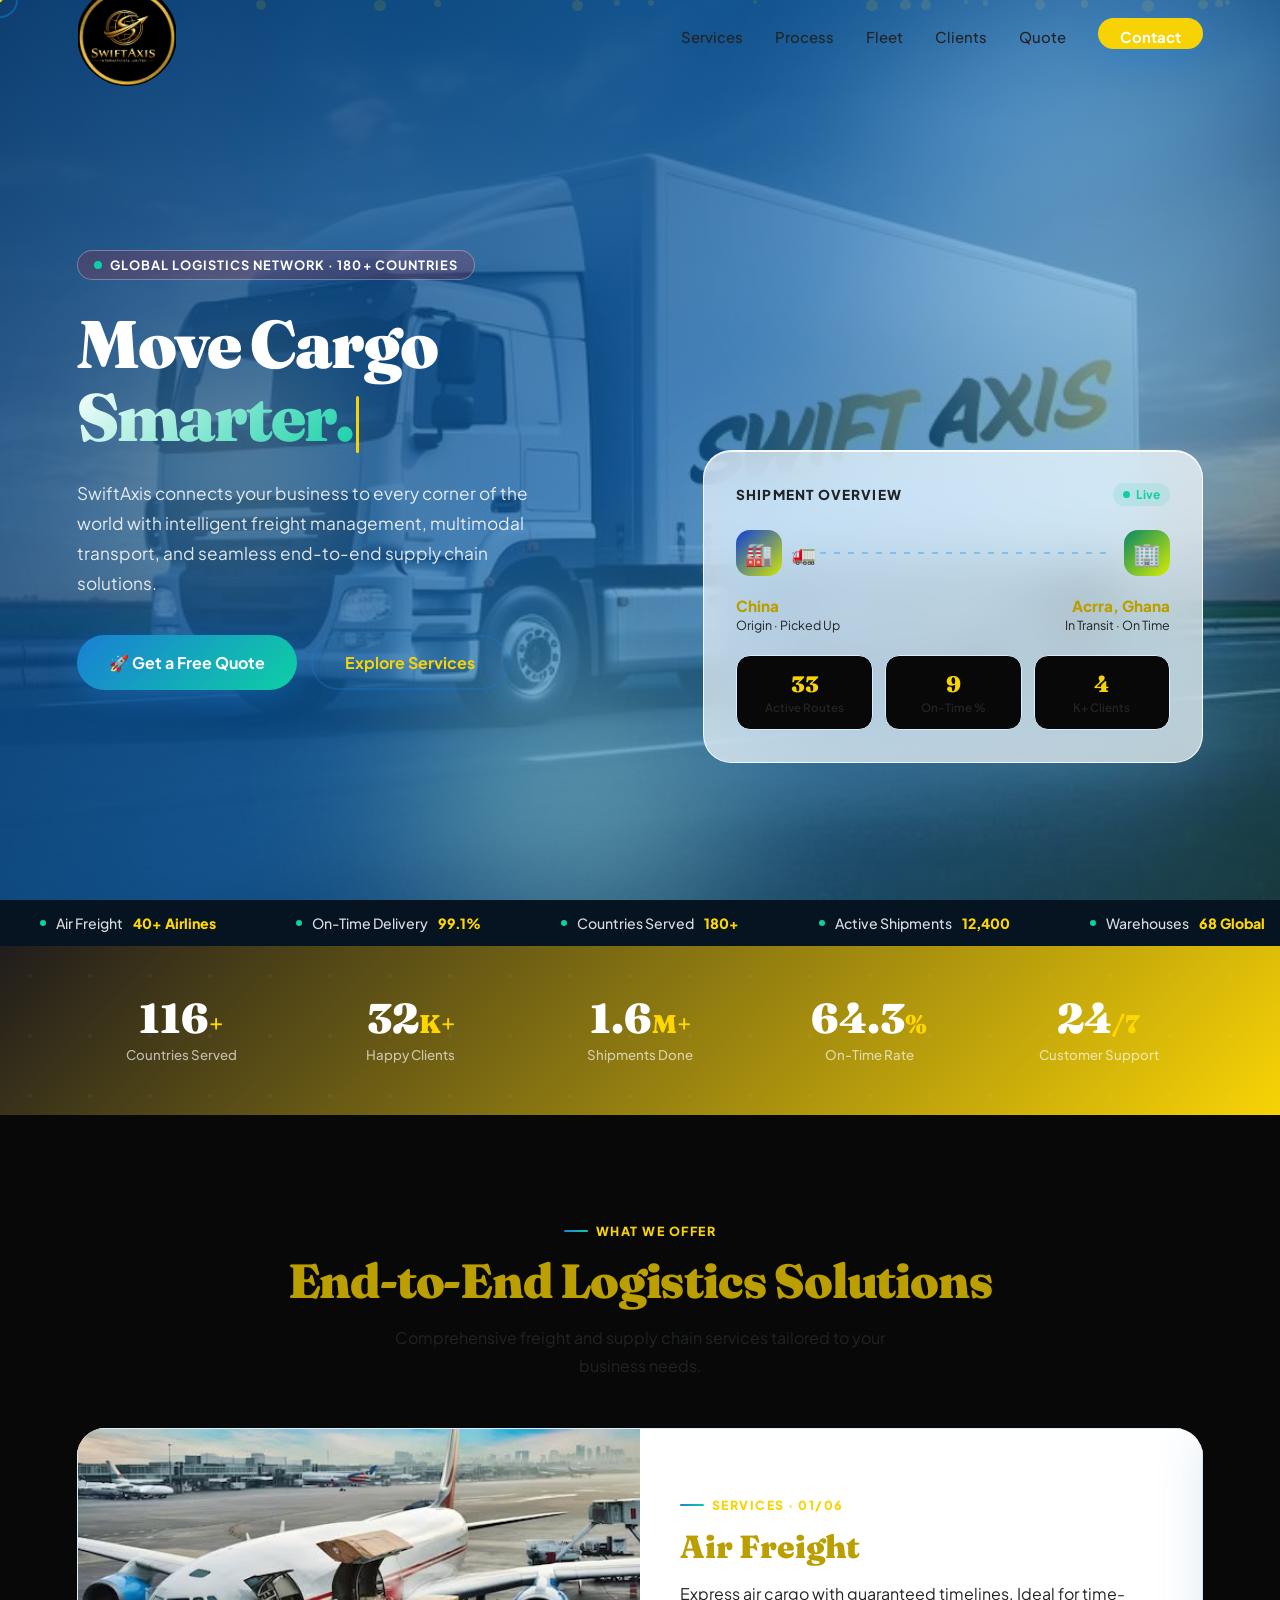
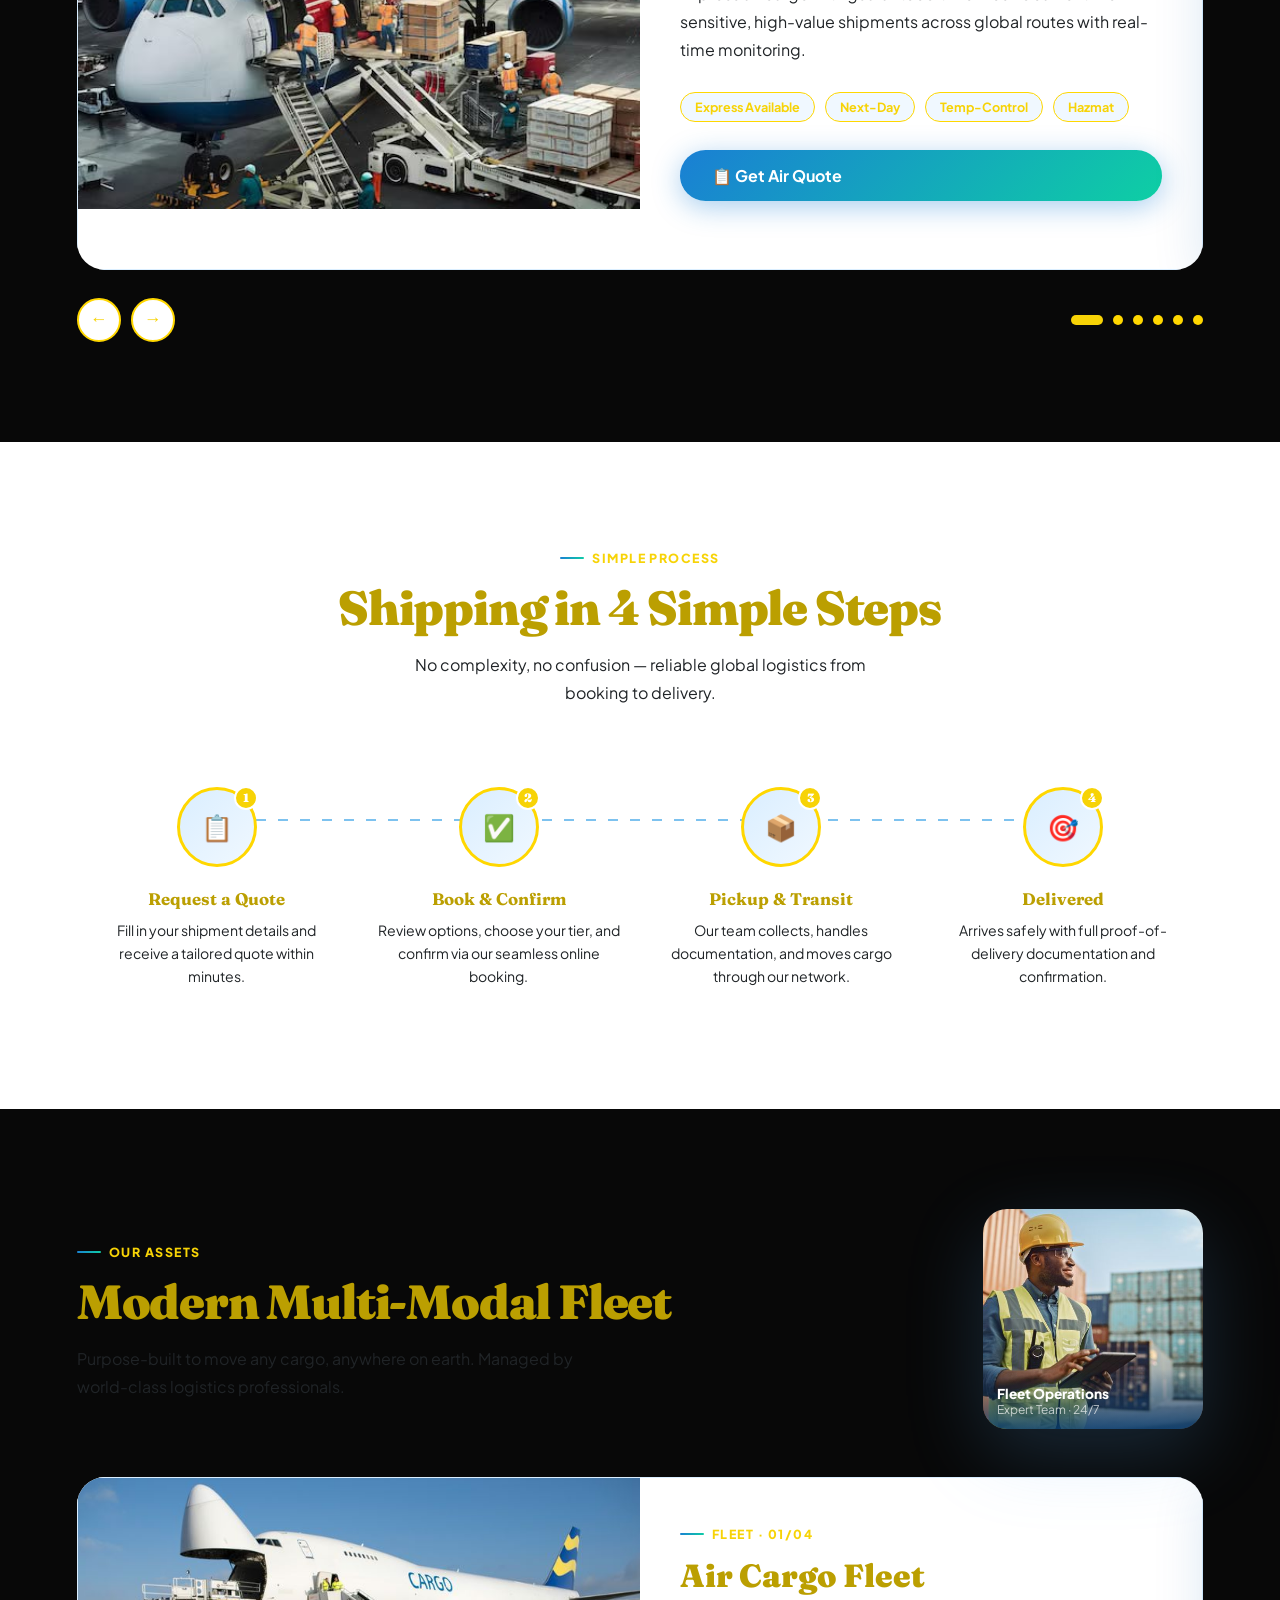
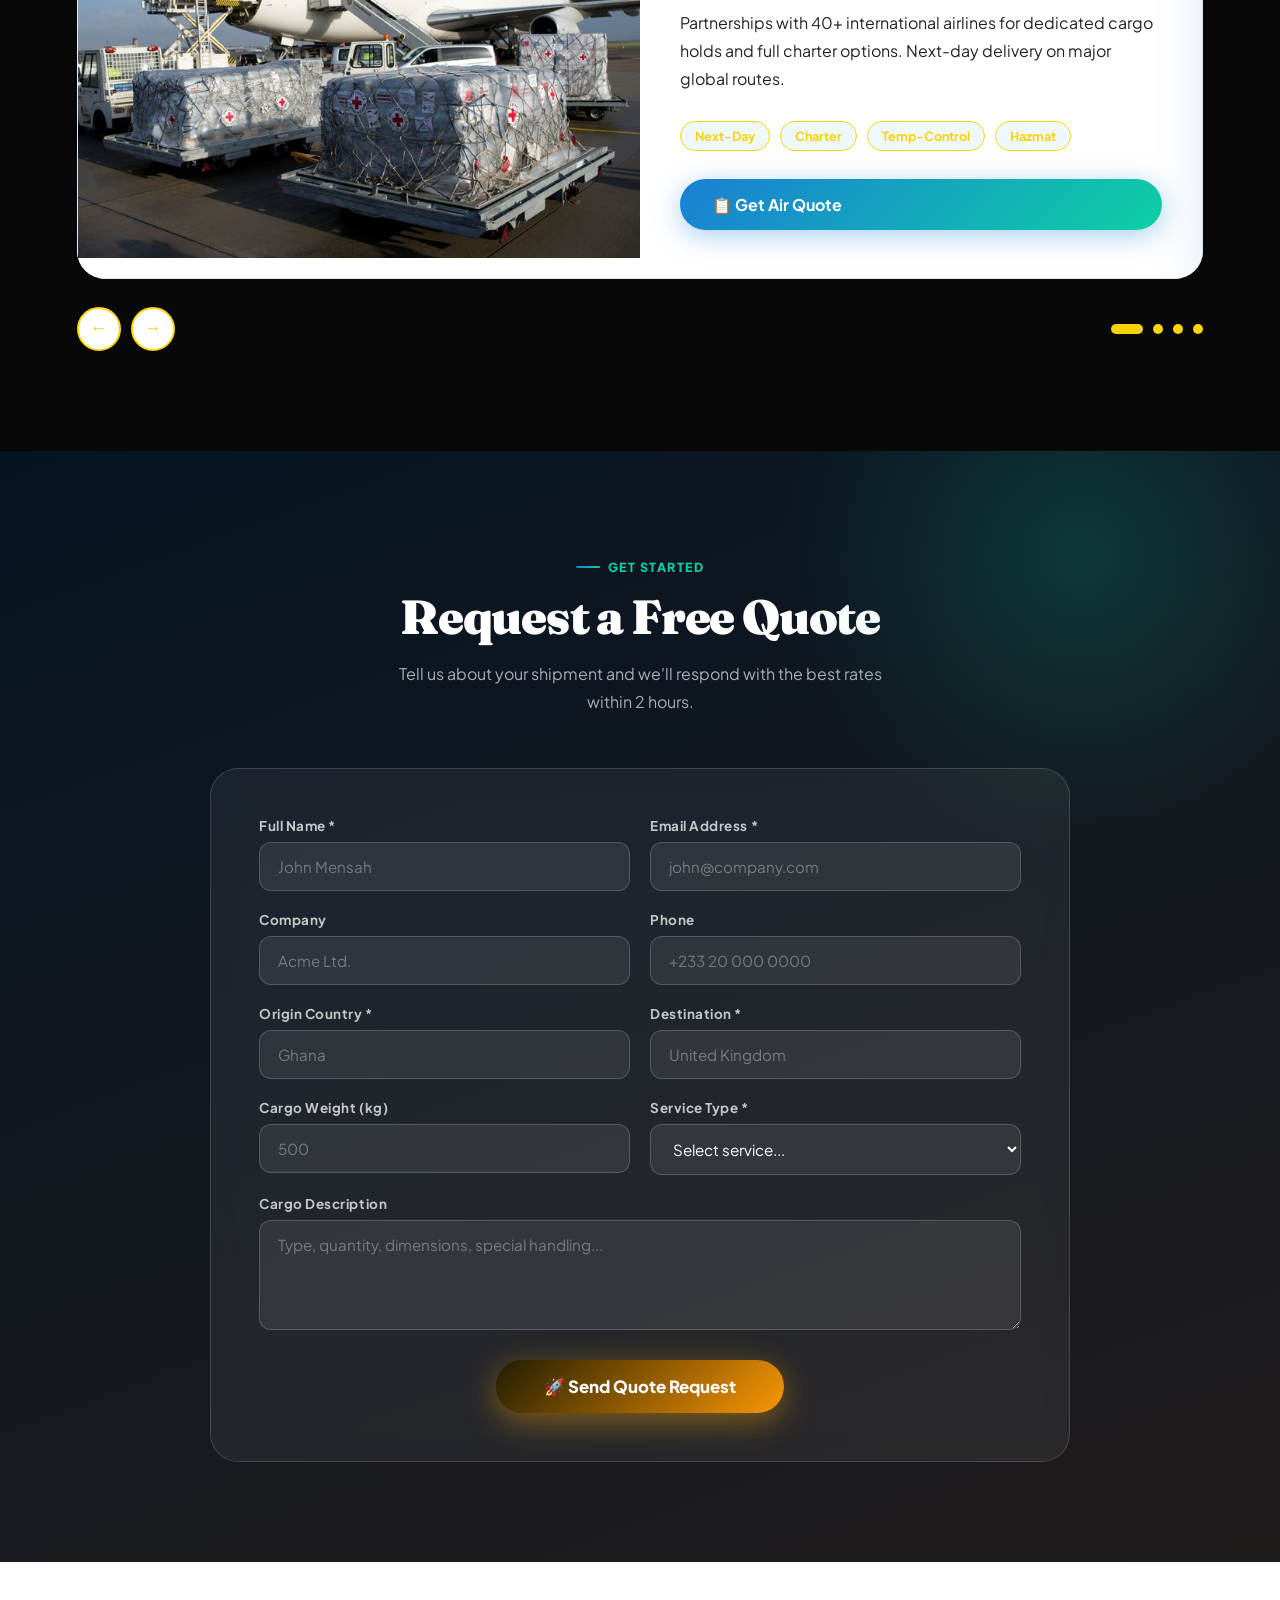
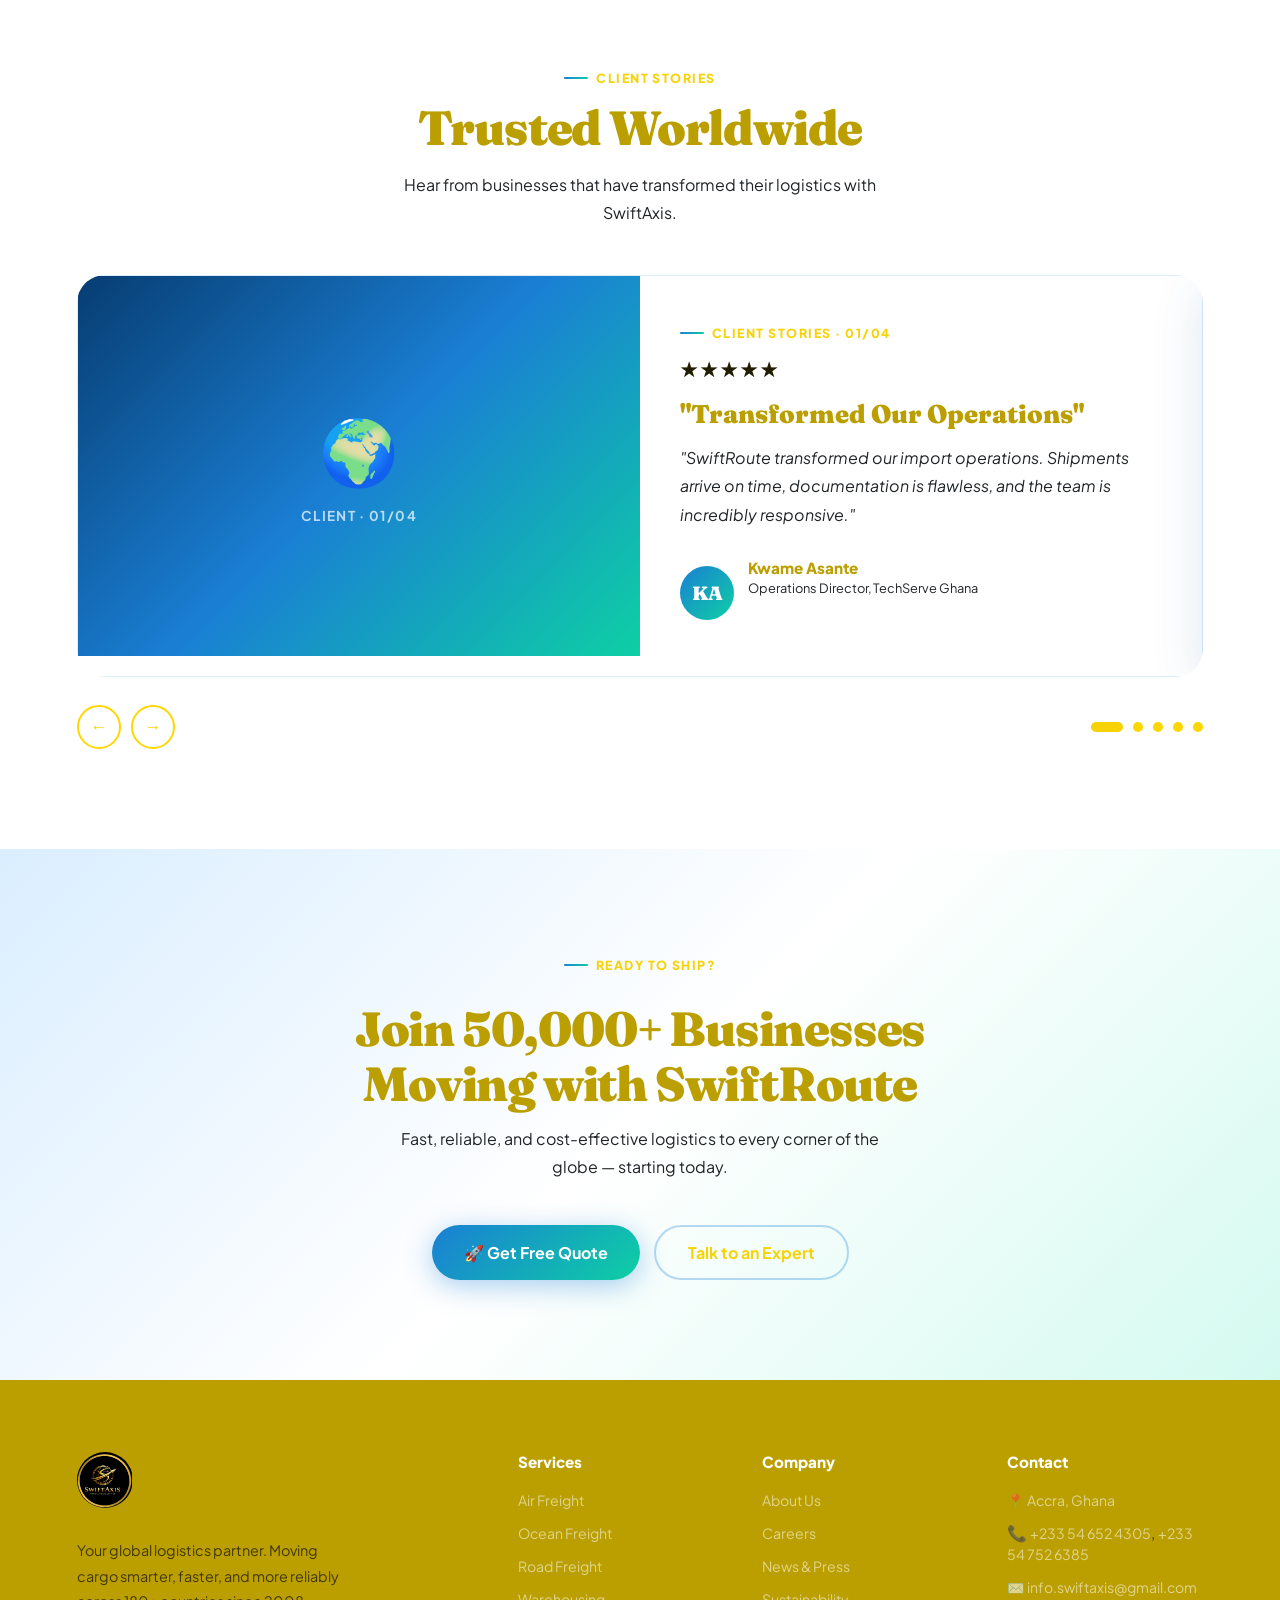
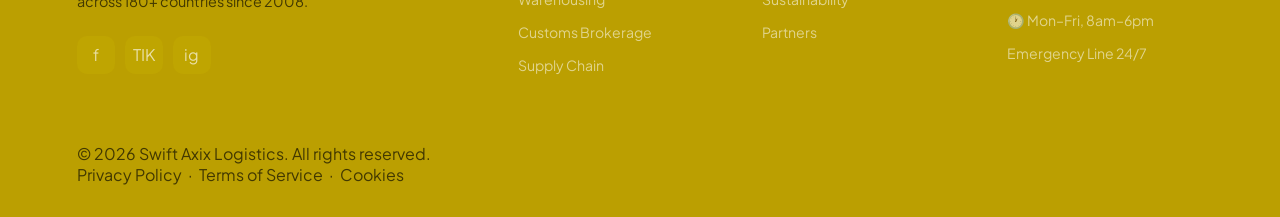
==== index.html @ e4eef374 "FIST CHANGE" ====
<!DOCTYPE html>
<html lang="en">
<head>
  <meta charset="UTF-8"/>
  <meta name="viewport" content="width=device-width, initial-scale=1.0"/>
  <title>SwiftAxiz — Global Logistics</title>
  <link href="https://fonts.googleapis.com/css2?family=Plus+Jakarta+Sans:wght@300;400;500;600;700;800&family=Fraunces:ital,opsz,wght@0,9..144,300;0,9..144,700;0,9..144,900;1,9..144,300&display=swap" rel="stylesheet"/>
  <style>
    :root {
      --sky-0: #f0f8ff;
      --sky-1: #daeeff;
      --sky-2: gold;
      --sky-3: #7dc2ef;
      --blue:rgb(247, 211, 6);  
      --blue-d: rgb(32, 28, 28);
      --blue-dd: #061422;
      --black: rgb(216, 25, 25); 
      --off: rgb(8, 8, 8);
      --text: rgb(187, 159, 1);
      --muted: #202427;
      --accent: rgb(34, 29, 1);
      --accent2: #0ecfa4;
      --glass: rgba(233, 12, 12, 0.72);
      --gblue: linear-gradient(135deg,#1a7fd4,#0ecfa4);
      --shadow: 0 12px 48px rgba(13,95,168,0.14);
      --shadow-lg: 0 24px 80px rgba(89, 169, 240, 0.2);
    }

    *, *::before, *::after { box-sizing: border-box; margin: 0; padding: 0; }
    html { scroll-behavior: smooth; }

    body {
      font-family: 'Plus Jakarta Sans', sans-serif;
      background: var(--white);
      color: var(--text);
      overflow-x: hidden;
      cursor: none;
    }

    /* CUSTOM CURSOR */
    .cursor-dot {
      position: fixed; top: 0; left: 0; z-index: 9999;
      width: 10px; height: 10px; background: var(--blue);
      border-radius: 50%; pointer-events: none;
      transform: translate(-70%,-70%);
    }
    .cursor-ring {
      position: fixed; top: 0; left: 0; z-index: 9998;
      width: 36px; height: 36px;
      border: 2px solid rgba(26,127,212,0.5);
      border-radius: 50%; pointer-events: none;
      transform: translate(-50%,-50%);
      transition: width 0.3s, height 0.3s, border-color 0.3s, background 0.3s;
    }
    .cursor-ring.hovered {
      width: 56px; height: 56px;
      border-color: rgba(14,207,164,0.6);
      background: rgba(14,207,164,0.06);
    }

    /* NAV */
    nav {
      position: fixed; top: 0; left: 0; right: 0; z-index: 500;
      padding: 0 6%;
      display: flex; align-items: center; justify-content: space-between;
      height: 72px;
      transition: all 0.4s;
    }
    nav.scrolled {
      background: rgba(255,255,255,0.88);
      backdrop-filter: blur(20px) saturate(1.8);
      box-shadow: 0 1px 0 rgba(26,127,212,0.1), var(--shadow);
    }
    .logo {
      display: flex; align-items: center; gap: 5co0px;
      text-decoration: none;
      font-family: 'Fraunces', serif; font-weight: 1000;
      font-size: 1.5rem; color: var(--blue-d);
      letter-spacing: -0.02em;
    }
    .logo-mark {
      width: 70px; height: 70px; border-radius: 140px;
      background: var(--gblue);
      display: grid; place-items: center;
      font-size: 1.3rem;
      box-shadow: 0 4px 16px rgba(26,127,212,0.4);
    }
    .nav-links { display: flex; align-items: center; gap: 2rem; list-style: none; }
    .nav-links a {
      text-decoration: none; font-weight: 500; font-size: 0.93rem;
      color: var(--muted); transition: color 0.2s; position: relative; padding-bottom: 3px;
    }
    .nav-links a::after {
      content: ''; position: absolute; bottom: 0; left: 0; right: 100%;
      height: 2px; background: var(--gblue); border-radius: 2px;
      transition: right 0.3s ease;
    }
    .nav-links a:hover { color: var(--blue); }
    .nav-links a:hover::after { right: 0; }
    .nav-cta {
      background: var(--blue); color: #fff !important;
      padding: 10px 22px; border-radius: 50px;
      font-weight: 700 !important;
      box-shadow: 0 8px 30px rgba(26,127,212,0.4);
      transition: transform 0.2s, box-shadow 0.2s !important;
    }
    .nav-cta:hover { transform: translateY(-2px) !important; box-shadow: 0 8px 28px rgba(26,127,212,0.5) !important; }
    .nav-cta::after { display: none !important; }
    .hamburger {
      display: none; flex-direction: column; gap: 5px; cursor: none; padding: 6px;
    }
    .hamburger span { width: 24px; height: 2px; background: var(--text); border-radius: 2px; transition: all 0.3s; }

    /* HERO */
    .hero {
      min-height: 100vh;
      background: url('[data-uri]') center center / cover no-repeat;
      display: flex; align-items: center;
      padding: 100px 6% 60px;
      position: relative; overflow: hidden;
    }
    .hero::before {
      content: '';
      position: absolute; inset: 0;
      background: linear-gradient(135deg, rgba(7,61,114,0.88) 0%, rgba(13,95,168,0.72) 50%, rgba(14,207,164,0.15) 100%);
      z-index: 1;
    }
    .hero .particles, .hero .blob { z-index: 1; }
    .hero-content { z-index: 2 !important; }
    .hero-visual { z-index: 2 !important; }
    .hero h1 { color: white !important; }
    .hero h1 .grad {
      background: linear-gradient(135deg, #fff, var(--accent2)) !important;
      -webkit-background-clip: text !important;
      -webkit-text-fill-color: transparent !important;
      background-clip: text !important;
    }
    .hero .hero-eyebrow {
      background: rgba(253, 5, 5, 0.15) !important;
      border-color: rgba(255,255,255,0.3) !important;
      color: white !important;
    }
    .hero .hero-sub { color: rgba(255,255,255,0.85) !important; }
    .blob {
      position: absolute; border-radius: 50%;
      filter: blur(80px); opacity: 0.5; pointer-events: none;
    }
    .blob-1 {
      width: 560px; height: 560px;
      background: radial-gradient(circle, #b8e4ff, transparent);
      top: -100px; right: -100px;
      animation: float1 10s ease-in-out infinite;
    }
    .blob-2 {
      width: 380px; height: 380px;
      background: radial-gradient(circle, #b8f5e8, transparent);
      bottom: -80px; left: 30%;
      animation: float2 13s ease-in-out infinite;
    }
    .blob-3 {
      width: 220px; height: 220px;
      background: radial-gradient(circle, #fde9b0, transparent);
      top: 40%; left: 10%;
      animation: float3 8s ease-in-out infinite;
    }
    @keyframes float1 { 0%,100%{transform:translate(0,0) scale(1)} 50%{transform:translate(-30px,40px) scale(1.08)} }
    @keyframes float2 { 0%,100%{transform:translate(0,0)} 50%{transform:translate(40px,-30px)} }
    @keyframes float3 { 0%,100%{transform:translate(0,0)} 50%{transform:translate(-20px,20px)} }

    .particles { position: absolute; inset: 0; pointer-events: none; }
    .particle {
      position: absolute; border-radius: 50%;
      background: var(--blue); opacity: 0.12;
      animation: drift linear infinite;
    }
    @keyframes drift {
      from { transform: translateY(100vh) rotate(0deg); opacity: 0; }
      10% { opacity: 0.15; }
      90% { opacity: 0.12; }
      to { transform: translateY(-100px) rotate(360deg); opacity: 0; }
    }

    .hero-content { max-width: 620px; position: relative; z-index: 2; }

    .hero-eyebrow {
      display: inline-flex; align-items: center; gap: 8px;
      background: rgba(26,127,212,0.08); border: 1px solid rgba(26,127,212,0.18);
      color: var(--blue); padding: 6px 16px; border-radius: 50px;
      font-size: 0.8rem; font-weight: 700; letter-spacing: 0.08em;
      text-transform: uppercase; margin-bottom: 28px;
      animation: slideRight 0.8s ease both;
    }
    .eyebrow-dot {
      width: 8px; height: 8px; border-radius: 50%;
      background: var(--accent2); animation: blink 1.5s ease-in-out infinite;
    }
    @keyframes blink { 0%,100%{opacity:1;transform:scale(1)} 50%{opacity:0.4;transform:scale(0.7)} }

    .hero h1 {
      font-family: 'Fraunces', serif; font-weight: 900;
      font-size: clamp(2.6rem, 5.5vw, 4.2rem);
      line-height: 1.08; letter-spacing: -0.03em;
      color: var(--text); margin-bottom: 24px;
      animation: slideUp 0.9s ease 0.1s both;
    }
    .hero h1 .grad {
      background: var(--gblue); -webkit-background-clip: text;
      -webkit-text-fill-color: transparent; background-clip: text;
    }
    .typewriter-cursor {
      display: inline-block; width: 3px; height: 0.85em;
      background: var(--blue); margin-left: 3px;
      vertical-align: middle; border-radius: 2px;
      animation: cursorBlink 0.75s step-end infinite;
    }
    @keyframes cursorBlink { 0%,100%{opacity:1} 50%{opacity:0} }

    .hero-sub {
      font-size: 1.08rem; color: var(--muted);
      line-height: 1.75; margin-bottom: 36px; max-width: 480px;
      animation: slideUp 0.9s ease 0.25s both;
    }
    @keyframes slideUp { from{opacity:0;transform:translateY(28px)} to{opacity:1;transform:translateY(0)} }
    @keyframes slideRight { from{opacity:0;transform:translateX(-20px)} to{opacity:1;transform:translateX(0)} }

    .hero-btns {
      display: flex; gap: 14px; flex-wrap: wrap;
      animation: slideUp 0.9s ease 0.4s both;
    }

    .btn-gradient {
      background: var(--gblue); color: white;
      padding: 15px 32px; border: none; border-radius: 50px;
      font-size: 1rem; font-weight: 700;
      cursor: none; font-family: 'Plus Jakarta Sans', sans-serif;
      box-shadow: 0 6px 28px rgba(26,127,212,0.38);
      transition: all 0.3s; display: inline-flex; align-items: center; gap: 8px;
    }
    .btn-gradient:hover { transform: translateY(-3px); box-shadow: 0 12px 40px rgba(26,127,212,0.5); filter: brightness(1.1); }

    .btn-ghost {
      background: transparent; color: var(--blue);
      padding: 15px 32px; border: 2px solid rgba(26,127,212,0.3); border-radius: 50px;
      font-size: 1rem; font-weight: 700;
      cursor: none; font-family: 'Plus Jakarta Sans', sans-serif;
      transition: all 0.3s;
    }
    .btn-ghost:hover { background: var(--sky-1); border-color: var(--blue); transform: translateY(-3px); }

    /* HERO CARD */
    .hero-visual {
      position: absolute; right: 6%; top: 50%;
      transform: translateY(-50%);
      width: 42%; max-width: 500px;
      z-index: 2;
      animation: slideUp 1s ease 0.3s both;
    }
    .glass-card {
      background: rgba(255,255,255,0.7);
      backdrop-filter: blur(24px) saturate(1.6);
      border: 1px solid rgba(255,255,255,0.85);
      border-radius: 28px; padding: 32px;
      box-shadow: var(--shadow-lg), inset 0 1px 0 rgba(255,255,255,0.9);
    }
    .card-header {
      display: flex; align-items: center; justify-content: space-between; margin-bottom: 24px;
    }
    .card-header h3 {
      font-weight: 800; font-size: 0.85rem; color: var(--muted);
      text-transform: uppercase; letter-spacing: 0.08em;
    }
    .live-badge {
      display: flex; align-items: center; gap: 6px;
      background: rgba(14,207,164,0.12); color: var(--accent2);
      padding: 4px 10px; border-radius: 50px;
      font-size: 0.75rem; font-weight: 700;
    }
    .live-dot { width: 7px; height: 7px; border-radius: 50%; background: var(--accent2); animation: blink 1.2s ease-in-out infinite; }

    .route-strip { display: flex; align-items: center; gap: 10px; margin-bottom: 20px; }
    .pin { width: 46px; height: 46px; border-radius: 14px; display: grid; place-items: center; font-size: 1.4rem; flex-shrink: 0; }
    .pin.a { background: linear-gradient(135deg,#0d3edd,#d0e605); }
    .pin.b { background: linear-gradient(135deg,#078865,#d6ee02); }
    .dash-line { flex: 1; height: 2px; position: relative; background: repeating-linear-gradient(90deg,var(--sky-3) 0,var(--sky-3) 6px,transparent 6px,transparent 14px); }
    .moving-truck { position: absolute; top: 50%; transform: translateY(-50%); font-size: 1.2rem; animation: driveAlong 3s ease-in-out infinite; }
    @keyframes driveAlong { 0%,100%{left:5%} 50%{left:80%} }

    .route-labels { display: flex; justify-content: space-between; margin-bottom: 22px; }
    .rl h4 { font-weight: 800; font-size: 0.95rem; }
    .rl p { font-size: 0.78rem; color: var(--muted); margin-top: 2px; }
    .rl.right { text-align: right; }

    .card-stats { display: grid; grid-template-columns: repeat(3,1fr); gap: 12px; }
    .cs { background: var(--off); border-radius: 14px; padding: 14px; text-align: center; border: 1px solid var(--sky-1); }
    .cs .n { font-family: 'Fraunces', serif; font-weight: 900; font-size: 1.4rem; color: var(--blue); }
    .cs .l { font-size: 0.72rem; color: var(--muted); margin-top: 2px; font-weight: 600; }

    /* TICKER */
    .ticker-wrap { background: var(--blue-dd); overflow: hidden; padding: 14px 0; }
    .ticker-track { display: flex; white-space: nowrap; animation: ticker 30s linear infinite; }
    .ticker-track:hover { animation-play-state: paused; }
    @keyframes ticker { from{transform:translateX(0)} to{transform:translateX(-50%)} }
    .ticker-item { display: inline-flex; align-items: center; gap: 10px; padding: 0 40px; color: rgba(255,255,255,0.85); font-size: 0.88rem; font-weight: 500; }
    .ticker-item .dot { width: 6px; height: 6px; border-radius: 50%; background: var(--accent2); flex-shrink: 0; }
    .ticker-num { color: var(--sky-2); font-weight: 800; }

    /* STATS STRIP */
    .stats-strip {
      background: linear-gradient(135deg, var(--blue-d), var(--blue));
      padding: 52px 6%;
      display: grid; grid-template-columns: repeat(5, 1fr);
      gap: 20px; position: relative; overflow: hidden;
    }
    .stats-strip::before {
      content: ''; position: absolute; inset: 0;
      background: url("data:image/svg+xml,%3Csvg width='60' height='60' viewBox='0 0 60 60' xmlns='http://www.w3.org/2000/svg'%3E%3Cg fill='%23ffffff' fill-opacity='0.04'%3E%3Ccircle cx='30' cy='30' r='2'/%3E%3C/g%3E%3C/svg%3E");
    }
    .stat-item { text-align: center; position: relative; z-index: 1; }
    .stat-item .val { font-family: 'Fraunces', serif; font-size: 2.6rem; font-weight: 900; color: white; line-height: 1; }
    .stat-item .val .suf { font-size: 1.6rem; color: var(--sky-2); }
    .stat-item .desc { font-size: 0.83rem; color: rgba(255,255,255,0.65); margin-top: 6px; font-weight: 500; }

    /* SECTION COMMON */
    section { padding: 100px 6%; }
    .sec-label {
      font-size: 0.78rem; font-weight: 800; letter-spacing: 0.12em;
      text-transform: uppercase; color: var(--blue);
      display: inline-flex; align-items: center; gap: 8px; margin-bottom: 14px;
    }
    .sec-label::before { content: ''; width: 24px; height: 2px; background: var(--gblue); border-radius: 2px; }
    .sec-title {
      font-family: 'Fraunces', serif; font-weight: 900;
      font-size: clamp(2rem, 3.8vw, 3rem); line-height: 1.15;
      letter-spacing: -0.025em; margin-bottom: 16px;
    }
    .sec-sub { max-width: 500px; color: var(--muted); font-size: 1rem; line-height: 1.75; }

    /* SERVICES SWIPER */
    #services { background: var(--off); }
    .services-head { display: flex; align-items: flex-end; justify-content: space-between; margin-bottom: 48px; flex-wrap: wrap; gap: 20px; }
    .swiper-outer { overflow: hidden; }
    .swiper-track {
      display: flex; gap: 22px;
      cursor: grab; user-select: none;
      transition: transform 0.45s cubic-bezier(0.25,0.46,0.45,0.94);
    }
    .swiper-track.dragging { cursor: grabbing; transition: none; }
    .service-card {
      min-width: 300px; background: white; border-radius: 24px;
      padding: 36px 30px; border: 1px solid var(--sky-1);
      transition: all 0.35s cubic-bezier(0.34,1.56,0.64,1);
      position: relative; overflow: hidden; flex-shrink: 0;
    }
    .service-card::after {
      content: ''; position: absolute; bottom: 0; left: 0; right: 0;
      height: 4px; background: var(--gblue); transform: scaleX(0);
      transform-origin: left; transition: transform 0.4s ease;
    }
    .service-card:hover { transform: translateY(-10px) scale(1.01); box-shadow: var(--shadow-lg); }
    .service-card:hover::after { transform: scaleX(1); }
    .s-icon { width: 64px; height: 64px; border-radius: 18px; display: grid; place-items: center; font-size: 1.9rem; margin-bottom: 22px; }
    .s-icon.air { background: linear-gradient(135deg, #daeeff, #b8dff8); }
    .s-icon.sea { background: linear-gradient(135deg, #d4faf0, #aaeedd); }
    .s-icon.road { background: linear-gradient(135deg, #fff3d4, #ffe8a0); }
    .s-icon.ware { background: linear-gradient(135deg, #fce4ff, #f0c8ff); }
    .s-icon.cust { background: linear-gradient(135deg, #ffe4e4, #ffc8c8); }
    .s-icon.chain { background: linear-gradient(135deg, #e4f4e4, #c8f0c8); }
    .service-card h3 { font-family: 'Fraunces', serif; font-weight: 700; font-size: 1.2rem; margin-bottom: 10px; }
    .service-card p { color: var(--muted); font-size: 0.91rem; line-height: 1.68; }
    .s-tag { margin-top: 18px; display: inline-block; background: var(--sky-0); color: var(--blue); padding: 5px 12px; border-radius: 50px; font-size: 0.76rem; font-weight: 700; border: 1px solid var(--sky-2); }

    .swiper-controls { display: flex; align-items: center; gap: 10px; }
    .swiper-btn {
      width: 44px; height: 44px; border-radius: 50%;
      border: 2px solid var(--sky-2); background: white;
      color: var(--blue); font-size: 1.1rem;
      display: grid; place-items: center;
      cursor: none; transition: all 0.25s;
    }
    .swiper-btn:hover { background: var(--blue); color: white; border-color: var(--blue); transform: scale(1.1); }
    .swiper-dots { display: flex; gap: 8px; margin-top: 28px; justify-content: center; }
    .swiper-dot { width: 8px; height: 8px; border-radius: 50%; background: var(--sky-2); transition: all 0.3s; cursor: none; }
    .swiper-dot.active { width: 28px; border-radius: 4px; background: var(--blue); }

    /* PROCESS */
    #process { background: white; }
    .process-grid { display: grid; grid-template-columns: repeat(4,1fr); gap: 2px; position: relative; }
    .process-grid::before {
      content: ''; position: absolute;
      top: 52px; left: calc(12.5% + 16px); right: calc(12.5% + 16px);
      height: 2px;
      background: repeating-linear-gradient(90deg,var(--sky-3) 0,var(--sky-3) 10px,transparent 10px,transparent 22px);
    }
    .process-step {
      text-align: center; padding: 20px 16px;
      opacity: 0; transform: translateY(30px);
      transition: opacity 0.6s ease, transform 0.6s ease;
    }
    .process-step.visible { opacity: 1; transform: translateY(0); }
    .process-step:nth-child(2) { transition-delay: 0.12s; }
    .process-step:nth-child(3) { transition-delay: 0.24s; }
    .process-step:nth-child(4) { transition-delay: 0.36s; }
    .step-circle {
      width: 80px; height: 80px; border-radius: 50%;
      background: linear-gradient(135deg, var(--sky-1), var(--sky-0));
      border: 3px solid var(--sky-2);
      display: grid; place-items: center;
      margin: 0 auto 22px; position: relative; z-index: 1;
      font-size: 1.6rem;
      transition: all 0.35s cubic-bezier(0.34,1.56,0.64,1);
    }
    .process-step:hover .step-circle { background: var(--gblue); border-color: transparent; transform: scale(1.12) rotate(-6deg); box-shadow: 0 8px 30px rgba(26,127,212,0.35); }
    .step-num-badge {
      position: absolute; top: -4px; right: -4px;
      width: 24px; height: 24px; border-radius: 50%;
      background: var(--blue); color: white;
      font-family: 'Fraunces', serif; font-weight: 900; font-size: 0.75rem;
      display: grid; place-items: center; border: 2px solid white;
    }
    .process-step h3 { font-family: 'Fraunces', serif; font-weight: 700; font-size: 1.05rem; margin-bottom: 10px; }
    .process-step p { font-size: 0.88rem; color: var(--muted); line-height: 1.65; }

    /* FLEET */
    #fleet { background: var(--off); }
    .fleet-slides-wrap { overflow: hidden; border-radius: 28px; }
    .fleet-slides-inner {
      display: flex;
      transition: transform 0.55s cubic-bezier(0.25,0.46,0.45,0.94);
    }
    .fleet-slide {
      min-width: 100%; display: grid;
      grid-template-columns: 1fr 1fr;
      background: white; border: 1px solid var(--sky-1);
      box-shadow: var(--shadow);
    }
    .fleet-slide-img { height: 380px; display: grid; place-items: center; font-size: 6rem; }
    .f-air { background: linear-gradient(135deg, #c2e8ff, #e0f5ff); }
    .f-sea { background: linear-gradient(135deg, #b8f0e0, #ddfaf0); }
    .f-road { background: linear-gradient(135deg, #ffecc8, #fff6e0); }
    .f-rail { background: linear-gradient(135deg, #e0d8ff, #f0ecff); }
    .fleet-slide-info { padding: 48px 40px; display: flex; flex-direction: column; justify-content: center; }
    .fleet-slide-info h3 { font-family: 'Fraunces', serif; font-weight: 900; font-size: 2rem; margin-bottom: 14px; }
    .fleet-slide-info p { color: var(--muted); line-height: 1.75; margin-bottom: 28px; }
    .fleet-specs-row { display: flex; gap: 10px; flex-wrap: wrap; margin-bottom: 28px; }
    .fspec { background: var(--sky-0); color: var(--blue); border: 1px solid var(--sky-2); padding: 6px 14px; border-radius: 50px; font-size: 0.79rem; font-weight: 700; }
    .fleet-nav-row { display: flex; justify-content: space-between; align-items: center; margin-top: 28px; }
    .fleet-dots { display: flex; gap: 10px; }
    .fd { width: 10px; height: 10px; border-radius: 50%; background: var(--sky-2); cursor: none; transition: all 0.3s; }
    .fd.active { width: 32px; border-radius: 5px; background: var(--blue); }

    /* QUOTE */
    #quote {
      background: linear-gradient(160deg, var(--blue-dd) 0%, var(--blue-d) 100%);
      position: relative; overflow: hidden;
    }
    #quote::before {
      content: ''; position: absolute;
      width: 600px; height: 600px; border-radius: 50%;
      background: radial-gradient(circle, rgba(14,207,164,0.18), transparent 70%);
      top: -200px; right: -100px; pointer-events: none;
    }
    #quote .sec-label { color: var(--accent2); }
    #quote .sec-title { color: white; }
    #quote .sec-sub { color: rgba(255,255,255,0.65); }
    .qform {
      max-width: 860px; margin: 0 auto;
      background: rgba(255,255,255,0.06);
      border: 1px solid rgba(255,255,255,0.15);
      backdrop-filter: blur(12px);
      border-radius: 28px; padding: 48px;
      position: relative; z-index: 1;
    }
    .qgrid { display: grid; grid-template-columns: 1fr 1fr; gap: 20px; }
    .qgroup { display: flex; flex-direction: column; gap: 8px; }
    .qgroup.full { grid-column: 1/-1; }
    .qgroup label { font-size: 0.84rem; font-weight: 700; color: rgba(255,255,255,0.75); letter-spacing: 0.04em; }
    .qgroup input, .qgroup select, .qgroup textarea {
      background: rgba(255,255,255,0.08); border: 1px solid rgba(255,255,255,0.18);
      border-radius: 12px; padding: 14px 18px;
      color: white; font-family: 'Plus Jakarta Sans', sans-serif;
      font-size: 0.95rem; outline: none;
      transition: border-color 0.25s, background 0.25s;
    }
    .qgroup input::placeholder, .qgroup textarea::placeholder { color: rgba(255,255,255,0.35); }
    .qgroup input:focus, .qgroup select:focus, .qgroup textarea:focus { border-color: var(--accent2); background: rgba(255,255,255,0.14); }
    .qgroup select option { background: var(--blue-dd); color: white; }
    .qgroup textarea { resize: vertical; min-height: 110px; }
    .qsubmit { margin-top: 30px; text-align: center; }
    .btn-accent {
      background: linear-gradient(135deg, var(--accent), #fa9703);
      color: white; padding: 16px 48px; border: none; border-radius: 50px;
      font-family: 'Plus Jakarta Sans', sans-serif;
      font-size: 1.05rem; font-weight: 800;
      cursor: none; box-shadow: 0 8px 32px rgba(245,159,10,0.45);
      transition: all 0.3s; display: inline-flex; align-items: center; gap: 10px;
    }
    .btn-accent:hover { transform: translateY(-3px); box-shadow: 0 14px 44px rgba(17, 17, 17, 0.55); filter: brightness(1.05); }

    /* TESTIMONIALS */
    #testimonials { background: white; }
    .testi-outer { overflow: hidden; }
    .testi-track {
      display: flex; gap: 24px;
      transition: transform 0.5s cubic-bezier(0.25,0.46,0.45,0.94);
      cursor: grab;
    }
    .testi-track.dragging { cursor: grabbing; transition: none; }
    .testi-card {
      min-width: calc(33.333% - 16px); background: var(--off); border-radius: 24px;
      padding: 36px; border: 1px solid var(--sky-1);
      transition: all 0.35s; flex-shrink: 0;
    }
    .testi-card:hover { transform: translateY(-6px); box-shadow: var(--shadow); border-color: var(--sky-2); }
    .testi-stars { color: var(--accent); font-size: 1.1rem; margin-bottom: 18px; letter-spacing: 2px; }
    .testi-card blockquote { font-size: 0.95rem; color: var(--muted); line-height: 1.75; font-style: italic; margin-bottom: 24px; }
    .testi-author { display: flex; align-items: center; gap: 14px; }
    .t-avatar { width: 48px; height: 48px; border-radius: 50%; background: var(--gblue); display: grid; place-items: center; font-family: 'Fraunces', serif; font-weight: 900; color: white; font-size: 1.1rem; }
    .t-info h4 { font-weight: 800; font-size: 0.95rem; }
    .t-info p { font-size: 0.8rem; color: var(--muted); }
    .testi-nav { display: flex; justify-content: center; align-items: center; gap: 16px; margin-top: 36px; }

    /* CTA */
    #cta { background: linear-gradient(135deg, var(--sky-1) 0%, white 50%, #d4faf0 100%); text-align: center; }
    #cta .sec-title { margin: 14px auto; max-width: 600px; }
    #cta .sec-sub { margin: 0 auto 44px; }
    .cta-btns { display: flex; gap: 14px; justify-content: center; flex-wrap: wrap; }

    /* FOOTER */
    footer { background: var(--text); color: rgba(2, 2, 2, 0.65); padding: 72px 6% 32px; }
    .footer-top { display: grid; grid-template-columns: 2fr 1fr 1fr 1fr; gap: 48px; margin-bottom: 56px; }
    .foot-logo { color: white; text-decoration: none; font-family: 'Fraunces', serif; font-weight: 900; font-size: 1.4rem; display: inline-flex; align-items: center; gap: 10px; margin-bottom: 16px; }
    .foot-desc { font-size: 0.9rem; line-height: 1.75; max-width: 280px; }
    .foot-socials { display: flex; gap: 10px; margin-top: 22px; }
    .foot-social { width: 38px; height: 38px; border-radius: 10px; background: rgba(233, 229, 10, 0.08); color: rgba(255,255,255,0.65); display: grid; place-items: center; text-decoration: none; font-size: 1rem; transition: all 0.25s; }
    .foot-social:hover { background: var(--blue-dd); color: white; transform: translateY(-2px); }
    .foot-col h4 { color: white; font-weight: 800; margin-bottom: 18px; font-size: 0.95rem; }
    .foot-col ul { list-style: none; } 
    .foot-col ul li { margin-bottom: 12px; } 
    .foot-col ul li a { color: rgba(255,255,255,0.55); text-decoration: none; font-size: 0.88rem; transition: color 0.2s; }
    .foot-col ul li a:hover { color: var(--sky-2); } 
    .footer-bar { border-top: 1px solid rgba(255,255,255,0.08); padding-top: 28px; display: flex; justify-content: space-between; align-items: center; flex-wrap: wrap; gap: 12px; font-size: 0.84rem; }

    /* MODAL */
    .overlay { display: none; position: fixed; inset: 0; z-index: 1000; background: rgba(5,20,40,0.65); backdrop-filter: blur(6px); place-items: center; }
    .overlay.open { display: grid; }
    .modal { background: white; border-radius: 28px; padding: 48px; max-width: 500px; width: 90%; box-shadow: var(--shadow-lg); position: relative; animation: modalPop 0.4s cubic-bezier(0.34,1.56,0.64,1); }
    @keyframes modalPop { from{opacity:0;transform:scale(0.85) translateY(40px)} to{opacity:1;transform:scale(1) translateY(0)} }
    .modal-x { position: absolute; top: 18px; right: 18px; width: 32px; height: 32px; border-radius: 50%; background: var(--sky-1); border: none; cursor: none; color: var(--muted); font-size: 1rem; display: grid; place-items: center; transition: all 0.2s; }
    .modal-x:hover { background: var(--sky-2); }
    .modal h3 { font-family: 'Fraunces', serif; font-weight: 900; font-size: 1.6rem; margin-bottom: 6px; }
    .modal p { color: var(--muted); margin-bottom: 26px; line-height: 1.65; }
    .mgroup { margin-bottom: 16px; }
    .mgroup label { display: block; font-size: 0.85rem; font-weight: 700; color: var(--muted); margin-bottom: 7px; }
    .mgroup input, .mgroup select { width: 100%; background: var(--off); border: 1px solid var(--sky-2); border-radius: 12px; padding: 13px 16px; font-family: 'Plus Jakarta Sans', sans-serif; font-size: 0.95rem; outline: none; color: var(--text); transition: border-color 0.2s; }
    .mgroup input:focus, .mgroup select:focus { border-color: var(--blue); }

    /* TOAST */
    #toast { position: fixed; bottom: 28px; right: 28px; z-index: 9999; background: var(--text); color: white; padding: 16px 26px; border-radius: 16px; font-weight: 700; font-size: 0.93rem; box-shadow: var(--shadow-lg); transform: translateY(120px); opacity: 0; transition: all 0.5s cubic-bezier(0.34,1.56,0.64,1); display: flex; align-items: center; gap: 10px; }
    #toast.show { transform: translateY(0); opacity: 1; }

    /* SCROLL BTN */
    #scrollBtn { position: fixed; bottom: 28px; left: 28px; z-index: 400; width: 48px; height: 48px; border-radius: 16px; background: var(--blue); color: white; border: none; font-size: 1.2rem; cursor: none; box-shadow: 0 6px 24px rgba(26,127,212,0.4); opacity: 0; transform: scale(0.8); transition: all 0.35s cubic-bezier(0.34,1.56,0.64,1); display: grid; place-items: center; }
    #scrollBtn.visible { opacity: 1; transform: scale(1); }
    #scrollBtn:hover { background: var(--blue-d); transform: scale(1.1); }

    /* MOBILE MENU */
    .mobile-menu { display: none; position: fixed; top: 72px; left: 0; right: 0; z-index: 490; background: rgba(255,255,255,0.97); backdrop-filter: blur(20px); padding: 20px 6%; border-bottom: 1px solid var(--sky-1); box-shadow: var(--shadow); }
    .mobile-menu.open { display: block; }
    .mobile-menu ul { list-style: none; }
    .mobile-menu li { border-bottom: 1px solid var(--sky-0); }
    .mobile-menu li a { display: block; padding: 15px 0; text-decoration: none; color: var(--text); font-weight: 600; }

    /* RESPONSIVE */
    @media (max-width: 900px) {
      .hero-visual { display: none; }
      .process-grid { grid-template-columns: 1fr 1fr; }
      .process-grid::before { display: none; }
      .fleet-slide { grid-template-columns: 1fr; }
      .fleet-slide-img { height: 200px; }
      .fleet-slide-info { padding: 28px 24px; }
      .testi-card { min-width: calc(50% - 12px); }
      .footer-top { grid-template-columns: 1fr 1fr; }
      .stats-strip { grid-template-columns: repeat(3,1fr); }
    }
    @media (max-width: 640px) {
      .nav-links { display: none; }
      .hamburger { display: flex; }
      .qgrid { grid-template-columns: 1fr; }
      .qgroup.full { grid-column: auto; }
      .testi-card { min-width: 85%; }
      .stats-strip { grid-template-columns: 1fr 1fr; }
      .process-grid { grid-template-columns: 1fr; }
      .footer-top { grid-template-columns: 1fr; }
      .qform { padding: 28px 20px; }
    }
  </style>
</head>
<body>

<div class="cursor-dot" id="cursorDot"></div>
<div class="cursor-ring" id="cursorRing"></div>

<!-- NAV -->
<nav id="nav">
  <a href="#" class="logo"><img src="[data-uri]" alt="SwiftAxis International Limited" style="height:100px;width:100px;object-fit:contain;border-radius:50%;"></a>
  <ul class="nav-links">
    <li><a href="#services">Services</a></li>
    <li><a href="#process">Process</a></li>
    <li><a href="#fleet">Fleet</a></li>
    <li><a href="#testimonials">Clients</a></li>
    <li><a href="#quote">Quote</a></li>
    <li><a href="#" class="nav-cta" onclick="openModal()">Contact</a></li>
  </ul>
  <div class="hamburger" onclick="toggleMenu()"><span></span><span></span><span></span></div>
</nav>

<div class="mobile-menu" id="mobileMenu">
  <ul>
    <li><a href="#services" onclick="closeMenu()">Services</a></li>
    <li><a href="#process" onclick="closeMenu()">Process</a></li>
    <li><a href="#fleet" onclick="closeMenu()">Fleet</a></li>
    <li><a href="#testimonials" onclick="closeMenu()">Clients</a></li>
    <li><a href="#quote" onclick="closeMenu()">Get a Quote</a></li>
    <li><a href="#" onclick="openModal();closeMenu()">Contact Us</a></li>
  </ul>
</div>

<!-- HERO -->
<section class="hero" id="home">
  <div class="particles" id="particles"></div>
  <div class="blob blob-1"></div>
  <div class="blob blob-2"></div>
  <div class="blob blob-3"></div>
  <div class="hero-content">
    <div class="hero-eyebrow"><div class="eyebrow-dot"></div>Global Logistics Network · 180+ Countries</div>
    <h1>
      Move Cargo<br>
      <span class="grad" id="tw-wrap"><span id="tw"></span><span class="typewriter-cursor"></span></span>
    </h1>
    <p class="hero-sub">SwiftAxis connects your business to every corner of the world with intelligent freight management, multimodal transport, and seamless end-to-end supply chain solutions.</p>
    <div class="hero-btns">
      <button class="btn-gradient" onclick="document.getElementById('quote').scrollIntoView({behavior:'smooth'})">🚀 Get a Free Quote</button>
      <button class="btn-ghost" onclick="document.getElementById('services').scrollIntoView({behavior:'smooth'})">Explore Services</button>
    </div>
  </div>
  <div class="hero-visual">
    <div class="glass-card">
      <div class="card-header">
        <h3>Shipment Overview</h3>
        <div class="live-badge"><div class="live-dot"></div>Live</div>
      </div>
      <div class="route-strip">
        <div class="pin a">🏭</div>
        <div class="dash-line"><div class="moving-truck">🚛</div></div>
        <div class="pin b">🏢</div>
      </div>
      <div class="route-labels">
        <div class="rl"><h4>China</h4><p>Origin · Picked Up</p></div>
        <div class="rl right"><h4>Acrra, Ghana</h4><p>In Transit · On Time</p></div>
      </div>
      <div class="card-stats">
        <div class="cs"><div class="n" data-target="340">0</div><div class="l">Active Routes</div></div>
        <div class="cs"><div class="n" data-target="99">0</div><div class="l">On-Time %</div></div>
        <div class="cs"><div class="n" data-target="50">0</div><div class="l">K+ Clients</div></div>
      </div>
    </div>
  </div>
</section>

<!-- TICKER -->
<div class="ticker-wrap">
  <div class="ticker-track">
    <div class="ticker-item"><div class="dot"></div>Air Freight<span class="ticker-num">40+ Airlines</span></div>
    <div class="ticker-item"><div class="dot"></div>On-Time Delivery<span class="ticker-num">99.1%</span></div>
    <div class="ticker-item"><div class="dot"></div>Countries Served<span class="ticker-num">180+</span></div>
    <div class="ticker-item"><div class="dot"></div>Active Shipments<span class="ticker-num">12,400</span></div>
    <div class="ticker-item"><div class="dot"></div>Warehouses<span class="ticker-num">68 Global</span></div>
    <div class="ticker-item"><div class="dot"></div>Support<span class="ticker-num">24/7</span></div>
    <div class="ticker-item"><div class="dot"></div>Customs Cleared<span class="ticker-num">2.4M+</span></div>
    <div class="ticker-item"><div class="dot"></div>Satisfaction Rate<span class="ticker-num">98.4%</span></div>
    <div class="ticker-item"><div class="dot"></div>Air Freight<span class="ticker-num">40+ Airlines</span></div>
    <div class="ticker-item"><div class="dot"></div>On-Time Delivery<span class="ticker-num">99.1%</span></div>
    <div class="ticker-item"><div class="dot"></div>Countries Served<span class="ticker-num">180+</span></div>
    <div class="ticker-item"><div class="dot"></div>Active Shipments<span class="ticker-num">12,400</span></div>
    <div class="ticker-item"><div class="dot"></div>Warehouses<span class="ticker-num">68 Global</span></div>
    <div class="ticker-item"><div class="dot"></div>Support<span class="ticker-num">24/7</span></div>
    <div class="ticker-item"><div class="dot"></div>Customs Cleared<span class="ticker-num">2.4M+</span></div>
    <div class="ticker-item"><div class="dot"></div>Satisfaction Rate<span class="ticker-num">98.4%</span></div>
  </div>
</div>

<!-- STATS -->
<div class="stats-strip">
  <div class="stat-item"><div class="val"><span id="s1">0</span><span class="suf">+</span></div><div class="desc">Countries Served</div></div>
  <div class="stat-item"><div class="val"><span id="s2">0</span><span class="suf">K+</span></div><div class="desc">Happy Clients</div></div>
  <div class="stat-item"><div class="val"><span id="s3">0</span><span class="suf">M+</span></div><div class="desc">Shipments Done</div></div>
  <div class="stat-item"><div class="val"><span id="s4">0</span><span class="suf">%</span></div><div class="desc">On-Time Rate</div></div>
  <div class="stat-item"><div class="val">24<span class="suf">/7</span></div><div class="desc">Customer Support</div></div>
</div>

<!-- SERVICES -->
<section id="services">
  <div style="text-align:center;margin-bottom:48px">
    <div class="sec-label" style="justify-content:center">What We Offer</div>
    <h2 class="sec-title">End-to-End Logistics Solutions</h2>
    <p class="sec-sub" style="margin:0 auto">Comprehensive freight and supply chain services tailored to your business needs.</p>
  </div>
  <div class="fleet-slides-wrap">
    <div class="fleet-slides-inner" id="svcTrack">
      <div class="fleet-slide">
        <div class="fleet-slide-img f-air" style="background:url('[data-uri]') center/cover no-repeat;font-size:0;"></div>
        <div class="fleet-slide-info">
          <div class="sec-label">Services · 01/06</div>
          <h3>Air Freight</h3>
          <p>Express air cargo with guaranteed timelines. Ideal for time-sensitive, high-value shipments across global routes with real-time monitoring.</p>
          <div class="fleet-specs-row"><span class="fspec">Express Available</span><span class="fspec">Next-Day</span><span class="fspec">Temp-Control</span><span class="fspec">Hazmat</span></div>
          <button class="btn-gradient" onclick="document.getElementById('quote').scrollIntoView({behavior:'smooth'})">📋 Get Air Quote</button>
        </div>
      </div>
      <div class="fleet-slide">
        <div class="fleet-slide-img f-sea" style="background:url('[data-uri]') center/cover no-repeat;font-size:0;"></div>
        <div class="fleet-slide-info">
          <div class="sec-label">Services · 02/06</div>
          <h3>Ocean Freight</h3>
          <p>FCL and LCL options with comprehensive port-to-port coverage. Competitive rates backed by 50+ global shipping line partnerships.</p>
          <div class="fleet-specs-row"><span class="fspec">FCL</span><span class="fspec">LCL</span><span class="fspec">Reefer</span><span class="fspec">Breakbulk</span></div>
          <button class="btn-gradient" onclick="document.getElementById('quote').scrollIntoView({behavior:'smooth'})">📋 Get Sea Quote</button>
        </div>
      </div>
      <div class ="fleet-slide">
        <div class="fleet-slide-img f-road" style="background:url('[data-uri]') center/cover no-repeat;font-size:0;"></div>
        <div class="fleet-slide-info">
          <div class="sec-label">Services · 03/06</div>
          <h3>Road Freight</h3>
          <p>Reliable domestic and cross-border road transport with a GPS-tracked modern fleet optimised for all cargo types and sizes.</p>
          <div class="fleet-specs-row"><span class="fspec">Door-to-Door</span><span class="fspec">GPS Tracked</span><span class="fspec">Flatbed</span><span class="fspec">Heavy Lift</span></div>
          <button class="btn-gradient" onclick="document.getElementById('quote').scrollIntoView({behavior:'smooth'})">📋 Get Road Quote</button>
        </div>
      </div>
      <div class="fleet-slide">
        <div class="fleet-slide-img f-rail" style="background:url('[data-uri]') center/cover no-repeat;font-size:0;"></div>
        <div class="fleet-slide-info">
          <div class="sec-label">Services · 04/06</div>
          <h3>Warehousing</h3>
          <p>State-of-the-art distribution centres with climate control, smart inventory systems, and same-day fulfillment capabilities.</p>
          <div class="fleet-specs-row"><span class="fspec">24/7 Operations</span><span class="fspec">Climate Control</span><span class="fspec">Smart Inventory</span><span class="fspec">Same-Day</span></div>
          <button class="btn-gradient" onclick="document.getElementById('quote').scrollIntoView({behavior:'smooth'})">📋 Get Warehouse Quote</button>
        </div>
      </div>
      <div class="fleet-slide">
        <div class="fleet-slide-img f-air" style="background:url('[data-uri]') center/cover no-repeat;font-size:0;"></div>
        <div class="fleet-slide-info">
          <div class="sec-label">Services · 05/06</div>
          <h3>Customs Brokerage</h3>
          <p>Expert clearance services for smooth border crossings. Full compliance with international trade regulations across 180+ countries.</p>
          <div class="fleet-specs-row"><span class="fspec">180+ Countries</span><span class="fspec">Full Compliance</span><span class="fspec">Fast Clearance</span><span class="fspec">Trade Docs</span></div>
          <button class="btn-gradient" onclick="document.getElementById('quote').scrollIntoView({behavior:'smooth'})">📋 Get Customs Quote</button>
        </div>
      </div>
      <div class="fleet-slide">
        <div class="fleet-slide-img f-sea" style="background:linear-gradient(135deg,#073d72,#0ecfa4);display:grid;place-items:center;font-size:5rem;">🔗</div>
        <div class="fleet-slide-info">
          <div class="sec-label">Services · 06/06</div>
          <h3>Supply Chain</h3>
          <p>Integrated AI-powered solutions with analytics, demand forecasting, vendor management, and end-to-end visibility dashboards.</p>
          <div class="fleet-specs-row"><span class="fspec">End-to-End</span><span class="fspec">AI Analytics</span><span class="fspec">Forecasting</span><span class="fspec">Vendor Mgmt</span></div>
          <button class="btn-gradient" onclick="document.getElementById('quote').scrollIntoView({behavior:'smooth'})">📋 Get Supply Chain Quote</button>
        </div>
      </div>
    </div>
  </div>
  <div class="fleet-nav-row">
    <div style="display:flex;gap:10px">
      <button class="swiper-btn" id="svcPrev">&#8592;</button>
      <button class="swiper-btn" id="svcNext">&#8594;</button>
    </div>
    <div class="fleet-dots" id="svcDots"></div>
  </div>
</section>

<!-- PROCESS -->
<section id="process">
  <div style="text-align:center;margin-bottom:60px">
    <div class="sec-label" style="justify-content:center">Simple Process</div>
    <h2 class="sec-title">Shipping in 4 Simple Steps</h2>
    <p class="sec-sub" style="margin:0 auto">No complexity, no confusion — reliable global logistics from booking to delivery.</p>
  </div>
  <div class="process-grid">
    <div class="process-step"><div class="step-circle">📋<div class="step-num-badge">1</div></div><h3>Request a Quote</h3><p>Fill in your shipment details and receive a tailored quote within minutes.</p></div>
    <div class="process-step"><div class="step-circle">✅<div class="step-num-badge">2</div></div><h3>Book & Confirm</h3><p>Review options, choose your tier, and confirm via our seamless online booking.</p></div>
    <div class="process-step"><div class="step-circle">📦<div class="step-num-badge">3</div></div><h3>Pickup & Transit</h3><p>Our team collects, handles documentation, and moves cargo through our network.</p></div>
    <div class="process-step"><div class="step-circle">🎯<div class="step-num-badge">4</div></div><h3>Delivered</h3><p>Arrives safely with full proof-of-delivery documentation and confirmation.</p></div>
  </div>
</section>

<!-- FLEET -->
<section id="fleet">
  <div style="display:grid;grid-template-columns:1fr auto;align-items:center;gap:40px;margin-bottom:48px;flex-wrap:wrap;">
    <div>
      <div class="sec-label">Our Assets</div>
      <h2 class="sec-title">Modern Multi-Modal Fleet</h2>
      <p class="sec-sub">Purpose-built to move any cargo, anywhere on earth. Managed by world-class logistics professionals.</p>
    </div>
    <div style="width:220px;height:220px;border-radius:24px;overflow:hidden;box-shadow:var(--shadow-lg);flex-shrink:0;position:relative;">
      <img src="[data-uri]" alt="Fleet Manager" style="width:100%;height:100%;object-fit:cover;display:block;">
      <div style="position:absolute;bottom:0;left:0;right:0;background:linear-gradient(to top,rgba(7,61,114,0.85),transparent);padding:16px 14px 12px;">
        <div style="color:white;font-weight:800;font-size:0.85rem;">Fleet Operations</div>
        <div style="color:rgba(255,255,255,0.7);font-size:0.75rem;">Expert Team · 24/7</div>
      </div>
    </div>
  </div>
  <div class="fleet-slides-wrap">
    <div class="fleet-slides-inner" id="fleetInner">
      <div class="fleet-slide">
        <div class="fleet-slide-img f-air" style="background:url('[data-uri]') center/cover no-repeat;font-size:0;"></div>
        <div class="fleet-slide-info">
          <div class="sec-label">Fleet · 01/04</div>
          <h3>Air Cargo Fleet</h3>
          <p>Partnerships with 40+ international airlines for dedicated cargo holds and full charter options. Next-day delivery on major global routes.</p>
          <div class="fleet-specs-row"><span class="fspec">Next-Day</span><span class="fspec">Charter</span><span class="fspec">Temp-Control</span><span class="fspec">Hazmat</span></div>
          <button class="btn-gradient" onclick="document.getElementById('quote').scrollIntoView({behavior:'smooth'})">📋 Get Air Quote</button>
        </div>
      </div>
      <div class="fleet-slide">
        <div class="fleet-slide-img f-sea" style="background:url('[data-uri]') center/cover no-repeat;font-size:0;"></div>
        <div class="fleet-slide-info">
          <div class="sec-label">Fleet · 02/04</div>
          <h3>Ocean Vessels</h3>
          <p>Top-tier partnerships with major shipping lines. FCL and LCL services across Asia, Europe, Africa, the Americas, and beyond.</p>
          <div class="fleet-specs-row"><span class="fspec">FCL</span><span class="fspec">LCL</span><span class="fspec">Reefer</span><span class="fspec">Breakbulk</span></div>
          <button class="btn-gradient" onclick="document.getElementById('quote').scrollIntoView({behavior:'smooth'})">📋 Get Sea Quote</button>
        </div>
      </div>
      <div class="fleet-slide">
        <div class="fleet-slide-img f-road" style="background:url('[data-uri]') center/cover no-repeat;font-size:0;"></div>
        <div class="fleet-slide-info">
          <div class="sec-label">Fleet · 03/04</div>
          <h3>Road Transport</h3>
          <p>200+ owned trucks including flatbeds, refrigerated units, and tankers. Full GPS tracking and real-time route optimisation.</p>
          <div class="fleet-specs-row"><span class="fspec">GPS Tracked</span><span class="fspec">Flatbed</span><span class="fspec">Reefer</span><span class="fspec">Heavy Lift</span></div>
          <button class="btn-gradient" onclick="document.getElementById('quote').scrollIntoView({behavior:'smooth'})">📋 Get Road Quote</button>
        </div>
      </div>
      <div class="fleet-slide">
        <div class="fleet-slide-img f-rail" style="background:url('[data-uri]') center/cover no-repeat;font-size:0;"></div>
        <div class="fleet-slide-info">
          <div class="sec-label">Fleet · 04/04</div>
          <h3>Rail Freight</h3>
          <p>Cost-effective eco-friendly rail for bulk and oversized cargo across continental routes. Lower carbon footprint, maximum capacity.</p>
          <div class="fleet-specs-row"><span class="fspec">Bulk</span><span class="fspec">Heavy Lift</span><span class="fspec">Intermodal</span><span class="fspec">Eco</span></div>
          <button class="btn-gradient" onclick="document.getElementById('quote').scrollIntoView({behavior:'smooth'})">📋 Get Rail Quote</button>
        </div>
      </div>
    </div>
  </div>
  <div class="fleet-nav-row">
    <div style="display:flex;gap:10px">
      <button class="swiper-btn" id="fleetPrev">&#8592;</button>
      <button class="swiper-btn" id="fleetNext">&#8594;</button>
    </div>
    <div class="fleet-dots" id="fleetDots"></div>
  </div>
</section>

<!-- QUOTE -->
<section id="quote">
  <div style="text-align:center;margin-bottom:52px">
    <div class="sec-label" style="justify-content:center">Get Started</div>
    <h2 class="sec-title">Request a Free Quote</h2>
    <p class="sec-sub" style="margin:0 auto">Tell us about your shipment and we'll respond with the best rates within 2 hours.</p>
  </div>
  <div class="qform">
    <div class="qgrid">
      <div class="qgroup"><label>Full Name *</label><input id="q_name" type="text" placeholder="John Mensah"/></div>
      <div class="qgroup"><label>Email Address *</label><input id="q_email" type="email" placeholder="john@company.com"/></div>
      <div class="qgroup"><label>Company</label><input id="q_company" type="text" placeholder="Acme Ltd."/></div>
      <div class="qgroup"><label>Phone</label><input id="q_phone" type="tel" placeholder="+233 20 000 0000"/></div>
      <div class="qgroup"><label>Origin Country *</label><input id="q_origin" type="text" placeholder="Ghana"/></div>
      <div class="qgroup"><label>Destination *</label><input id="q_dest" type="text" placeholder="United Kingdom"/></div>
      <div class="qgroup"><label>Cargo Weight (kg)</label><input id="q_weight" type="number" placeholder="500"/></div>
      <div class="qgroup"><label>Service Type *</label>
        <select id="q_service">
          <option value="">Select service...</option>
          <option>Air Freight</option><option>Ocean Freight (FCL)</option><option>Ocean Freight (LCL)</option>
          <option>Road Freight</option><option>Warehousing</option><option>Supply Chain Management</option>
        </select>
      </div>
      <div class="qgroup full"><label>Cargo Description</label><textarea id="q_desc" placeholder="Type, quantity, dimensions, special handling..."></textarea></div>
    </div>
    <div class="qsubmit"><button class="btn-accent" onclick="submitQuote()">🚀 Send Quote Request</button></div>
  </div>
</section>

<!-- TESTIMONIALS -->
<section id="testimonials">
  <div style="text-align:center;margin-bottom:48px">
    <div class="sec-label" style="justify-content:center">Client Stories</div>
    <h2 class="sec-title">Trusted Worldwide</h2>
    <p class="sec-sub" style="margin:0 auto">Hear from businesses that have transformed their logistics with SwiftAxis.</p>
  </div>
  
  <div class="fleet-slides-wrap">
    <div class="fleet-slides-inner" id="testiTrack">
      <div class="fleet-slide">
        <div class="fleet-slide-img f-sea" style="background:linear-gradient(135deg,#073d72 0%,#1a7fd4 50%,#0ecfa4 100%);display:grid;place-items:center;">
          <div style="text-align:center;padding:32px;"><div style="font-size:4rem;margin-bottom:16px;">🌍</div><div style="color:rgba(255,255,255,0.7);font-size:0.85rem;font-weight:700;letter-spacing:0.1em;text-transform:uppercase;">Client · 01/04</div></div>
        </div>
        <div class="fleet-slide-info">
          <div class="sec-label">Client Stories · 01/04</div>
          <div class="testi-stars" style="font-size:1.3rem;margin-bottom:16px;">★★★★★</div>
          <h3 style="font-family:'Fraunces',serif;font-weight:900;font-size:1.6rem;margin-bottom:14px;">"Transformed Our Operations"</h3>
          <p style="font-style:italic;color:var(--muted);line-height:1.8;margin-bottom:28px;">"SwiftRoute transformed our import operations. Shipments arrive on time, documentation is flawless, and the team is incredibly responsive."</p>
          <div class="testi-author"><div class="t-avatar" style="width:54px;height:54px;font-size:1.2rem;">KA</div><div class="t-info"><h4>Kwame Asante</h4><p>Operations Director, TechServe Ghana</p></div></div>
        </div>
      </div>
      <div class="fleet-slide">
     <div class="fleet-slide-img f-air" style="background:linear-gradient(135deg,#0d5fa8 0%,#1a7fd4 50%,#7dc2ef 100%);display:grid;place-items:center;"></div>
        <div class="fleet-slide-info">
          <div class="sec-label">Fleet · 01/04</div>
          <h3>Client Stories</h3>
          <p>"SwiftRoute transformed our import operations. Shipments arrive on time, documentation is flawless, and the team is incredibly responsive</p>
          <div class="fleet-specs-row"><span class="fspec">Next-Day</span><span class="fspec">Charter</span><span class="fspec">Temp-Control</span><span class="fspec">Hazmat</span></div>
          <button class="btn-gradient" onclick="document.getElementById('quote').scrollIntoView({behavior:'smooth'})">📋 Get Air Quote</button>
        </div>
      </div>  
      <div class="fleet-slide">
        <div class="fleet-slide-img f-air" style="background:linear-gradient(135deg,#0d5fa8 0%,#1a7fd4 50%,#7dc2ef 100%);display:grid;place-items:center;">
          <div style="text-align:center;padding:32px;"><div style="font-size:4rem;margin-bottom:16px;">💰</div><div style="color:rgba(255,255,255,0.7);font-size:0.85rem;font-weight:700;letter-spacing:0.1em;text-transform:uppercase;">Client · 02/04</div></div>
        </div>
        <div class="fleet-slide-info">
          <div class="sec-label">Client Stories · 02/04</div>
          <div class="testi-stars" style="font-size:1.3rem;margin-bottom:16px;">★★★★★</div>
          <h3 style="font-family:'Fraunces',serif;font-weight:900;font-size:1.6rem;margin-bottom:14px;">"Cut Logistics Costs by 22%"</h3>
          <p style="font-style:italic;color:var(--muted);line-height:1.8;margin-bottom:28px;">"We cut logistics costs by 22% since switching to SwiftRoute. Their ocean freight rates and customs brokerage service are simply unbeatable."</p>
          <div class="testi-author"><div class="t-avatar" style="width:54px;height:54px;font-size:1.2rem;">SB</div><div class="t-info"><h4>Sarah Boateng</h4><p>Supply Chain Manager, AgriExport Ltd</p></div></div>
        </div>
      </div>
      <div class="fleet-slide">
        <div class="fleet-slide-img f-road" style="background:linear-gradient(135deg,#073d72 0%,#0ecfa4 100%);display:grid;place-items:center;">
          <div style="text-align:center;padding:32px;"><div style="font-size:4rem;margin-bottom:16px;">✈️</div><div style="color:rgba(255,255,255,0.7);font-size:0.85rem;font-weight:700;letter-spacing:0.1em;text-transform:uppercase;">Client · 03/04</div></div>
        </div>
        <div class="fleet-slide-info">
          <div class="sec-label">Client Stories · 03/04</div>
          <div class="testi-stars" style="font-size:1.3rem;margin-bottom:16px;">★★★★★</div>
          <h3 style="font-family:'Fraunces',serif;font-weight:900;font-size:1.6rem;margin-bottom:14px;">"Delivered in 48 Hours"</h3>
          <p style="font-style:italic;color:var(--muted);line-height:1.8;margin-bottom:28px;">"Their air freight team handled our urgent medical equipment shipment with exceptional professionalism. Delivered in 48 hours, perfectly intact."</p>
          <div class="testi-author"><div class="t-avatar" style="width:54px;height:54px;font-size:1.2rem;">MO</div><div class="t-info"><h4>Michael Osei</h4><p>CEO, MedSupply Africa</p></div></div>
        </div>
      </div>
      <div class="fleet-slide">
        <div class="fleet-slide-img f-rail" style="background:linear-gradient(135deg,#1a7fd4 0%,#073d72 100%);display:grid;place-items:center;">
          <div style="text-align:center;padding:32px;"><div style="font-size:4rem;margin-bottom:16px;">🏆</div><div style="color:rgba(255,255,255,0.7);font-size:0.85rem;font-weight:700;letter-spacing:0.1em;text-transform:uppercase;">Client · 04/04</div></div>
        </div>
        <div class="fleet-slide-info">
          <div class="sec-label">Client Stories · 04/04</div>
          <div class="testi-stars" style="font-size:1.3rem;margin-bottom:16px;">★★★★★</div>
          <h3 style="font-family:'Fraunces',serif;font-weight:900;font-size:1.6rem;margin-bottom:14px;">"Best Supply Chain Decision"</h3>
          <p style="font-style:italic;color:var(--muted);line-height:1.8;margin-bottom:28px;">"Partnering with SwiftRoute was the best supply chain decision we've made. Their visibility platform and proactive communication set them apart."</p>
          <div class="testi-author"><div class="t-avatar" style="width:54px;height:54px;font-size:1.2rem;">AK</div><div class="t-info"><h4>Ama Kumi</h4><p>Logistics Head, Goldfields Mining</p></div></div>
        </div>
      </div>
    </div>
  </div>
  <div class="fleet-nav-row">
    <div style="display:flex;gap:10px">
      <button class="swiper-btn" id="tPrev">&#8592;</button>
      <button class="swiper-btn" id="tNext">&#8594;</button>
    </div>
    <div class="fleet-dots" id="testiDots"></div>
  </div>
</section>

<!-- CTA -->
<section id="cta">
  <div class="sec-label" style="justify-content:center">Ready to Ship?</div>
  <h2 class="sec-title">Join 50,000+ Businesses<br>Moving with SwiftRoute</h2>
  <p class="sec-sub">Fast, reliable, and cost-effective logistics to every corner of the globe — starting today.</p>
  <div class="cta-btns">
    <button class="btn-gradient" onclick="document.getElementById('quote').scrollIntoView({behavior:'smooth'})">🚀 Get Free Quote</button>
    <button class="btn-ghost" onclick="openModal()">Talk to an Expert</button>
  </div>
</section>

<!-- FOOTER -->
<footer>
  <div class="footer-top">
    <div>
      <a href="#" class="foot-logo"><img src="[data-uri]" alt="SwiftAxis International Limited" style="height:56px;width:56px;object-fit:contain;border-radius:50%;"></a>
      <p class="foot-desc" style="margin-top:14px">Your global logistics partner. Moving cargo smarter, faster, and more reliably across 180+ countries since 2008.</p>
      <div class="foot-socials">
        <a href="https://www.facebook.com/share/1A1p2A9KfY/?mibextid=wwXIfr" class="foot-social">f</a>
        <a href="https://www.tiktok.com/@swiftaxis_internat?_r=1&_t=ZS-9BL387kxzlK" class="foot-social">TIK</a>
        <a href="https://www.instagram.com/swiftaxis_international_ltd?psln=Nzh2NGFxcWd4dW9o&utm_source=qr" class="foot-social">ig</a>
      </div>
    </div>
    <div class="foot-col"><h4>Services</h4><ul><li><a href="Air_freight.html">Air Freight</a></li><li><a href="Occean_frieght.html">Ocean Freight</a></li><li><a href="Road_freight.html">Road Freight</a></li><li><a href="Warehouse.html">Warehousing</a></li><li><a href="Custom_Brokages.html">Customs Brokerage</a></li><li><a href="Supplychain.html">Supply Chain</a></li></ul></div>
<div class="foot-col"><h4>Company</h4><ul><li><a href="#">About Us</a></li><li><a href="#">Careers</a></li><li><a href="#">News &amp; Press</a></li><li><a href="#">Sustainability</a></li><li><a href="#">Partners</a></li></ul></div>
<div class="foot-col"><h4>Contact</h4><ul><li><a href="#">📍 Accra, Ghana</a></li><li>📞 <a href="https://wa.me/233546524305" target="_blank" rel="noopener">+233 54 652 4305</a>, <a href="https://wa.me/233547526385" target="_blank" rel="noopener">+233 54 752 6385</a></li><li><a href="mailto:info.swiftaxis@gmail.com">✉️ info.swiftaxis@gmail.com</a></li><li><a href="#">🕐 Mon–Fri, 8am–6pm</a></li><li><a href="#">Emergency Line 24/7</a></li></ul></div>
</div>
    <p>© 2026 Swift Axix Logistics. All rights reserved.</p>
    <p>Privacy Policy &nbsp;·&nbsp; Terms of Service &nbsp;·&nbsp; Cookies</p>
  </div>
</footer>

<!-- MODAL -->
<div class="overlay" id="modalOverlay" onclick="handleOverlay(event)">
  <div class="modal">
    <button class="modal-x" onclick="closeModal()">✕</button>
    <h3>Talk to an Expert</h3>
    <p>A logistics specialist will call you within 1 business hour.</p>
    <div class="mgroup"><label>Your Name</label><input id="m_name" type="text" placeholder="Full name"/></div>
    <div class="mgroup"><label>Phone Number</label><input id="m_phone" type="tel" placeholder="+233 20 000 0000"/></div>
    <div class="mgroup"><label>Best Time</label><select id="m_time"><option>Morning (8am–12pm)</option><option>Afternoon (12pm–4pm)</option><option>Evening (4pm–6pm)</option></select></div>
    <div class="mgroup"><label>Topic</label><select id="m_topic"><option>General Enquiry</option><option>Shipping Quote</option><option>Partnership</option><option>Customs Support</option><option>Warehousing</option></select></div>
    <button class="btn-gradient" style="width:100%;margin-top:14px;justify-content:center" onclick="submitContact()">📞 Request Callback</button>
  </div>
</div>

<div id="toast"><span id="toastIcon">✅</span><span id="toastMsg">Done!</span></div>
<button id="scrollBtn" onclick="window.scrollTo({top:0,behavior:'smooth'})">↑</button>

<script data-cfasync="false" src="/cdn-cgi/scripts/5c5dd728/cloudflare-static/email-decode.min.js"></script><script>
// CURSOR
const dot = document.getElementById('cursorDot');
const ring = document.getElementById('cursorRing');
let mx=0,my=0,rx=0,ry=0;
document.addEventListener('mousemove',e=>{mx=e.clientX;my=e.clientY;});
(function loop(){
  dot.style.cssText+=`left:${mx}px;top:${my}px;`;
  rx+=(mx-rx)*0.14; ry+=(my-ry)*0.14;
  ring.style.cssText+=`left:${rx}px;top:${ry}px;`;
  requestAnimationFrame(loop);
})();
document.querySelectorAll('a,button').forEach(el=>{
  el.addEventListener('mouseenter',()=>ring.classList.add('hovered'));
  el.addEventListener('mouseleave',()=>ring.classList.remove('hovered'));
});

// PARTICLES
(function(){
  const c=document.getElementById('particles');
  for(let i=0;i<18;i++){
    const p=document.createElement('div');
    p.className='particle';
    const s=Math.random()*8+4;
    p.style.cssText=`width:${s}px;height:${s}px;left:${Math.random()*100}%;animation-duration:${Math.random()*15+10}s;animation-delay:${Math.random()*12}s;`;
    c.appendChild(p);
  }
})();

// TYPEWRITER
const words=['Smarter.','Faster.','Further.','Safer.','Better.'];
let wi=0,ci=0,del=false;
const tw=document.getElementById('tw');
function typeLoop(){
  const w=words[wi];
  if(!del){
    tw.textContent=w.slice(0,++ci);
    if(ci===w.length){del=true;setTimeout(typeLoop,1800);return;}
    setTimeout(typeLoop,100);
  } else {
    tw.textContent=w.slice(0,--ci);
    if(ci===0){del=false;wi=(wi+1)%words.length;setTimeout(typeLoop,400);return;}
    setTimeout(typeLoop,55);
  }
}
setTimeout(typeLoop,800);

// NAV
window.addEventListener('scroll',()=>{
  document.getElementById('nav').classList.toggle('scrolled',scrollY>30);
  document.getElementById('scrollBtn').classList.toggle('visible',scrollY>500);
});

// MOBILE
function toggleMenu(){document.getElementById('mobileMenu').classList.toggle('open');}
function closeMenu(){document.getElementById('mobileMenu').classList.remove('open');}

// MODAL
function openModal(){document.getElementById('modalOverlay').classList.add('open');}
function closeModal(){document.getElementById('modalOverlay').classList.remove('open');}
function handleOverlay(e){if(e.target===document.getElementById('modalOverlay'))closeModal();}

// TOAST
function showToast(msg,err){
  document.getElementById('toastMsg').textContent=msg;
  document.getElementById('toastIcon').textContent=err?'❌':'✅';
  const t=document.getElementById('toast');
  t.style.background=err?'#c0392b':'var(--text)';
  t.classList.add('show');
  setTimeout(()=>t.classList.remove('show'),3600);
}

// SERVICES SWIPER (fleet-style)
(function(){
  const inner=document.getElementById('svcTrack');
  const dotsEl=document.getElementById('svcDots');
  const slides=inner.querySelectorAll('.fleet-slide');
  let idx=0,startX=0;

  function renderDots(){
    dotsEl.innerHTML='';
    slides.forEach((_,i)=>{
      const d=document.createElement('div');
      d.className='fd'+(i===idx?' active':'');
      d.onclick=()=>{idx=i;go();};
      dotsEl.appendChild(d);
    });
  }
  function go(){
    inner.style.transform=`translateX(${-idx*100}%)`;
    renderDots();
  }
  document.getElementById('svcPrev').onclick=()=>{idx=idx===0?slides.length-1:idx-1;go();};
  document.getElementById('svcNext').onclick=()=>{idx=(idx+1)%slides.length;go();};
  inner.addEventListener('touchstart',e=>{startX=e.touches[0].clientX;},{passive:true});
  inner.addEventListener('touchend',e=>{
    const d=startX-e.changedTouches[0].clientX;
    if(d>50){idx=(idx+1)%slides.length;go();}
    if(d<-50){idx=idx===0?slides.length-1:idx-1;go();}
  });
  renderDots();
})();

// FLEET SLIDER
(function(){
  const inner=document.getElementById('fleetInner');
  const dotsEl=document.getElementById('fleetDots');
  const slides=inner.querySelectorAll('.fleet-slide');
  let idx=0,startX=0;

  function renderDots(){
    dotsEl.innerHTML='';
    slides.forEach((_,i)=>{
      const d=document.createElement('div');
      d.className='fd'+(i===idx?' active':'');
      d.onclick=()=>{idx=i;go();};
      dotsEl.appendChild(d);
    });
  }
  function go(){
    inner.style.transform=`translateX(${-idx*100}%)`;
    renderDots();
  }
  document.getElementById('fleetPrev').onclick=()=>{idx=idx===0?slides.length-1:idx-1;go();};
  document.getElementById('fleetNext').onclick=()=>{idx=(idx+1)%slides.length;go();};
  inner.addEventListener('touchstart',e=>{startX=e.touches[0].clientX;},{passive:true});
  inner.addEventListener('touchend',e=>{
    const d=startX-e.changedTouches[0].clientX;
    if(d>50){idx=(idx+1)%slides.length;go();}
    if(d<-50){idx=idx===0?slides.length-1:idx-1;go();}
  });
  setInterval(()=>{idx=(idx+1)%slides.length;go();},6000);
  renderDots();
})();

// TESTIMONIALS SWIPER (fleet-style)
(function(){
  const inner=document.getElementById('testiTrack');
  const dotsEl=document.getElementById('testiDots');
  const slides=inner.querySelectorAll('.fleet-slide');
  let idx=0,startX=0;

  function renderDots(){
    dotsEl.innerHTML='';
    slides.forEach((_,i)=>{
      const d=document.createElement('div');
      d.className='fd'+(i===idx?' active':'');
      d.onclick=()=>{idx=i;go();};
      dotsEl.appendChild(d);
    });
  }
  function go(){
    inner.style.transform=`translateX(${-idx*100}%)`;
    renderDots();
  }
  document.getElementById('tPrev').onclick=()=>{idx=idx===0?slides.length-1:idx-1;go();};
  document.getElementById('tNext').onclick=()=>{idx=(idx+1)%slides.length;go();};
  inner.addEventListener('touchstart',e=>{startX=e.touches[0].clientX;},{passive:true});
  inner.addEventListener('touchend',e=>{
    const d=startX-e.changedTouches[0].clientX;
    if(d>50){idx=(idx+1)%slides.length;go();}
    if(d<-50){idx=idx===0?slides.length-1:idx-1;go();}
  });
  setInterval(()=>{idx=(idx+1)%slides.length;go();},7000);
  renderDots();
})();

// STAT COUNTERS
function animCount(el,target,dec=0){
  const dur=1800,step=16,inc=target/(dur/step);
  let v=0;
  const t=setInterval(()=>{
    v=Math.min(v+inc,target);
    el.textContent=dec?v.toFixed(dec):Math.floor(v);
    if(v>=target)clearInterval(t);
  },step);
}
new IntersectionObserver(entries=>{
  entries.forEach(e=>{
    if(e.isIntersecting){
      animCount(document.getElementById('s1'),180);
      animCount(document.getElementById('s2'),50);
      animCount(document.getElementById('s3'),2.4,1);
      animCount(document.getElementById('s4'),99.1,1);
    }
  });
},{threshold:0.5}).observe(document.querySelector('.stats-strip'));

new IntersectionObserver(entries=>{
  entries.forEach(e=>{
    if(e.isIntersecting){
      e.target.querySelectorAll('[data-target]').forEach(el=>animCount(el,+el.dataset.target));
    }
  });
},{threshold:0.3}).observe(document.querySelector('.glass-card'));

// PROCESS REVEAL
new IntersectionObserver(entries=>{
  entries.forEach(e=>{if(e.isIntersecting)e.target.classList.add('visible');});
},{threshold:0.15}).observe(document.querySelector('.process-grid'));
// also observe each step individually
document.querySelectorAll('.process-step').forEach(s=>{
  new IntersectionObserver(entries=>{
    entries.forEach(e=>{if(e.isIntersecting)e.target.classList.add('visible');});
  },{threshold:0.15}).observe(s);
});

// FORMS
async function submitQuote(){
  const n=document.getElementById('q_name').value.trim();
  const em=document.getElementById('q_email').value.trim();
  const or=document.getElementById('q_origin').value.trim();
  const de=document.getElementById('q_dest').value.trim();
  const sv=document.getElementById('q_service').value;
  if(!n||!em||!or||!de||!sv){showToast('Please fill all required fields.',true);return;}

  const formData={
    access_key:'0f477e34-0ffd-475d-b72f-5ee746cd2c58',
    subject:'New Quote Request – SwiftAxiz',
    name:n,
    email:em,
    company:document.getElementById('q_company').value.trim(),
    phone:document.getElementById('q_phone').value.trim(),
    origin:or,
    destination:de,
    weight:document.getElementById('q_weight').value.trim(),
    service:sv,
    description:document.getElementById('q_desc').value.trim(),
  };

  try{
    const res=await fetch('https://api.web3forms.com/submit',{
      method:'POST',
      headers:{'Content-Type':'application/json',Accept:'application/json'},
      body:JSON.stringify(formData),
    });
    const data=await res.json();
    if(data.success){
      ['q_name','q_email','q_company','q_phone','q_origin','q_dest','q_weight','q_desc'].forEach(id=>document.getElementById(id).value='');
      document.getElementById('q_service').value='';
      showToast("Quote sent! We'll reply within 2 hours.");
    } else {
      showToast('Something went wrong. Please try again.',true);
    }
  } catch(err){
    showToast('Network error. Please check your connection.',true);
  }
}

async function submitContact(){
  const n=document.getElementById('m_name').value.trim();
  const p=document.getElementById('m_phone').value.trim();
  if(!n||!p){showToast('Please enter name and phone.',true);return;}

  const formData={
    access_key:'0f477e34-0ffd-475d-b72f-5ee746cd2c58',
    subject:'Callback Request – SwiftAxiz',
    name:n,
    phone:p,
  };

  try{
    const res=await fetch('https://api.web3forms.com/submit',{
      method:'POST',
      headers:{'Content-Type':'application/json',Accept:'application/json'},
      body:JSON.stringify(formData),
    });
    const data=await res.json();
    if(data.success){
      closeModal();
      showToast('Callback scheduled! Expect our call soon.');
    } else {
      showToast('Something went wrong. Please try again.',true);
    }
  } catch(err){
    showToast('Network error. Please check your connection.',true);
  }
}
</script>
</body>
</html>
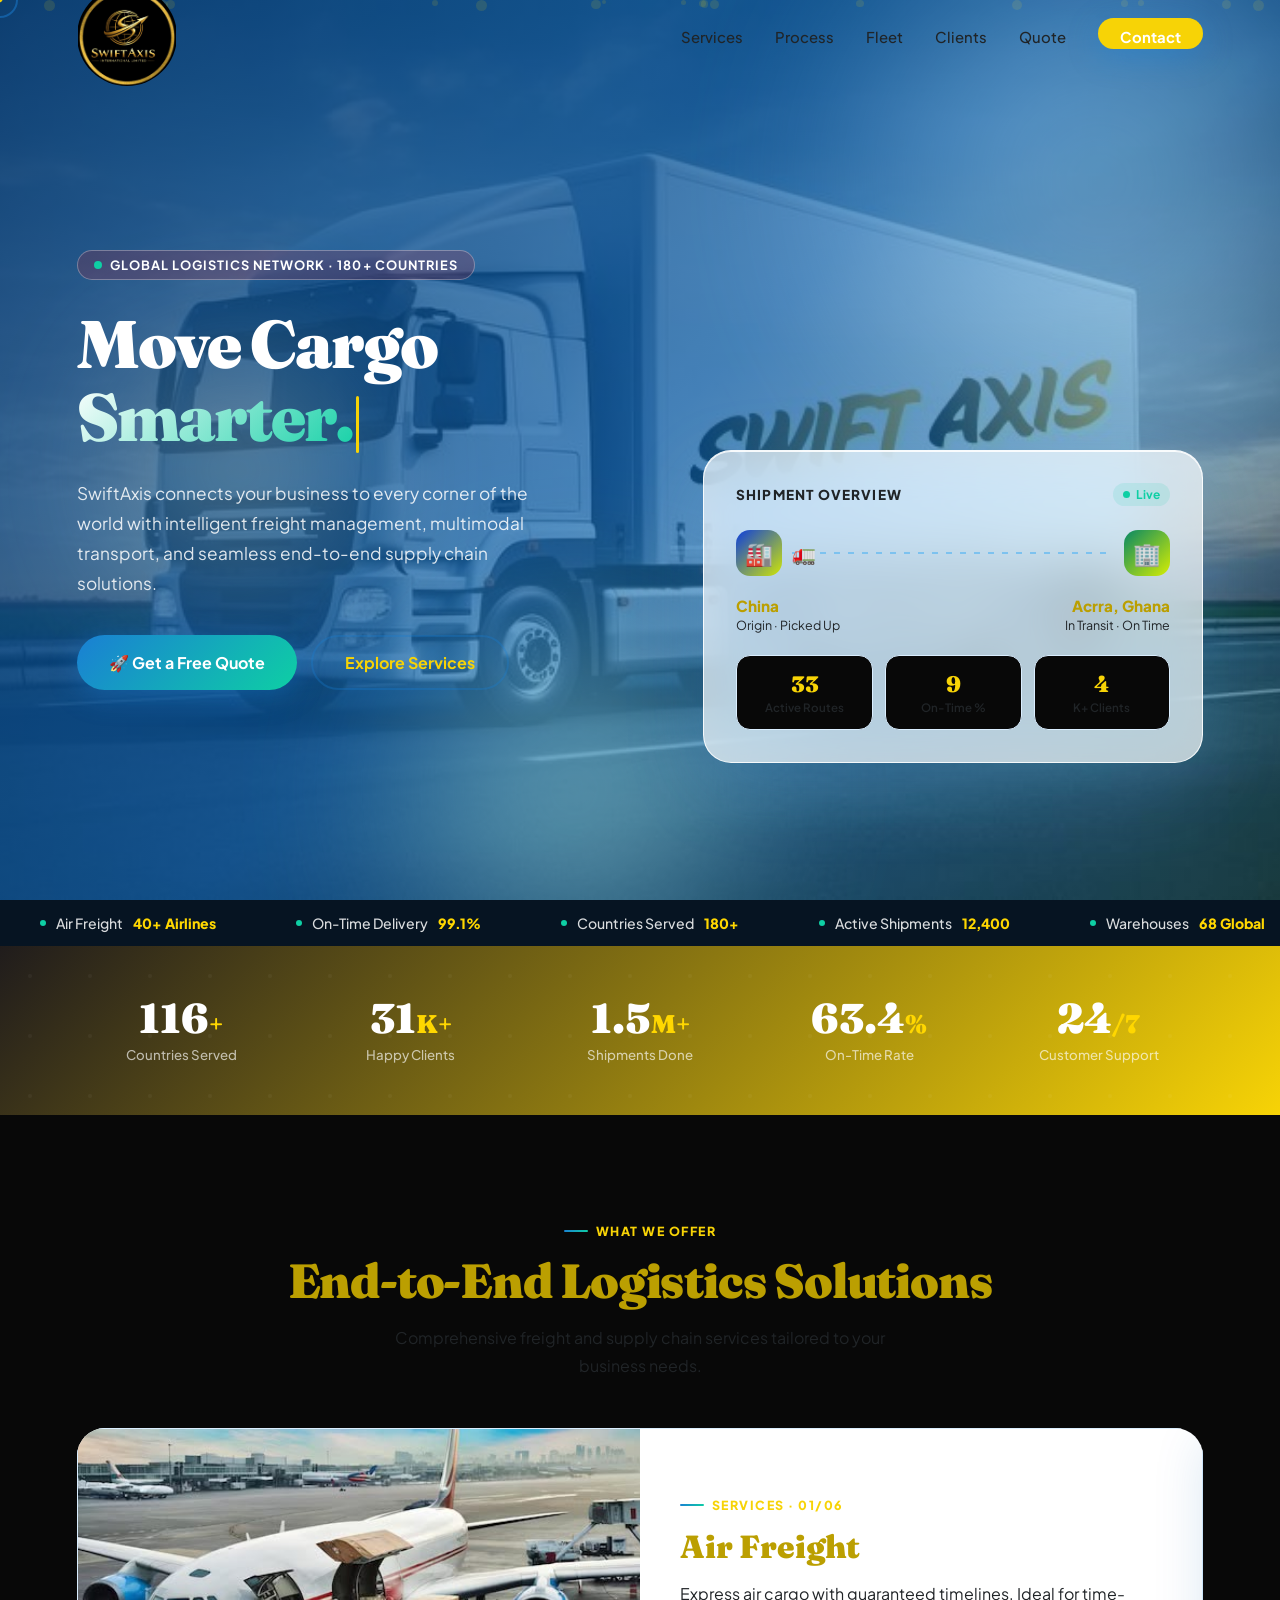
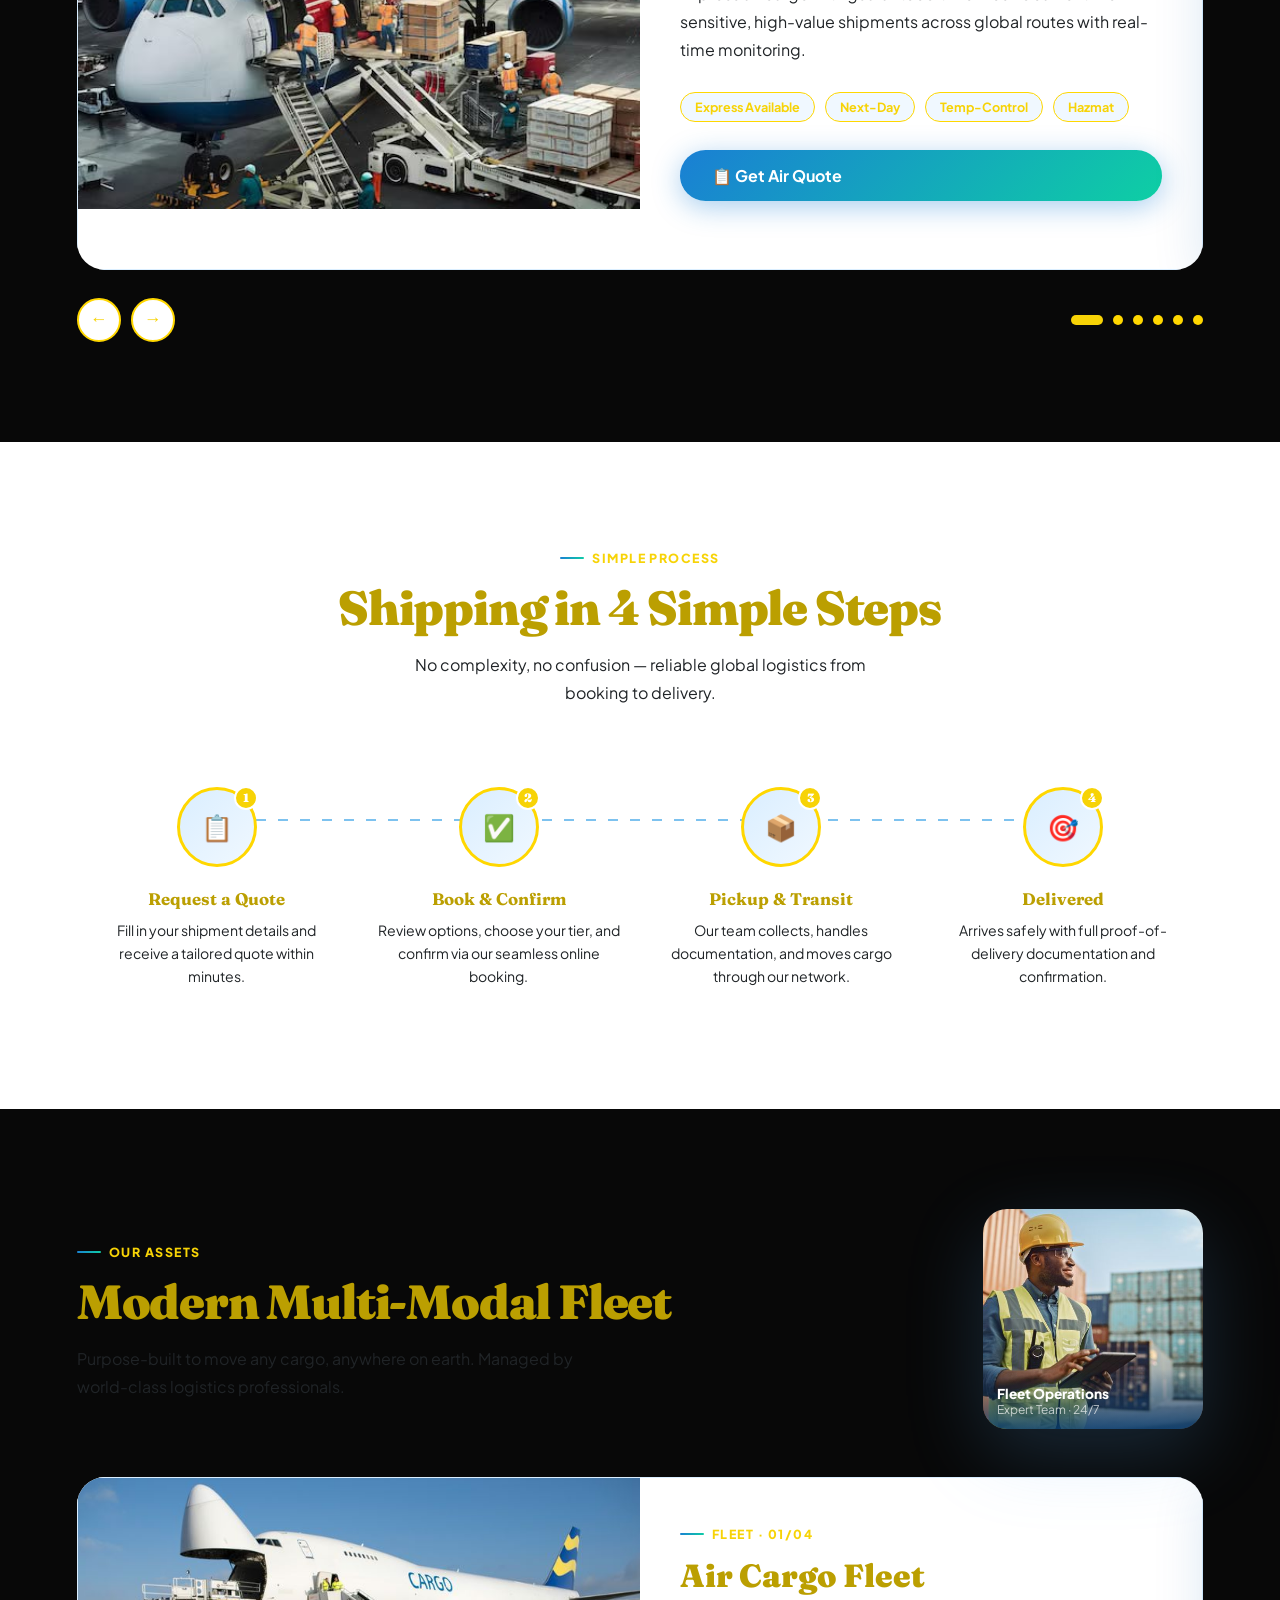
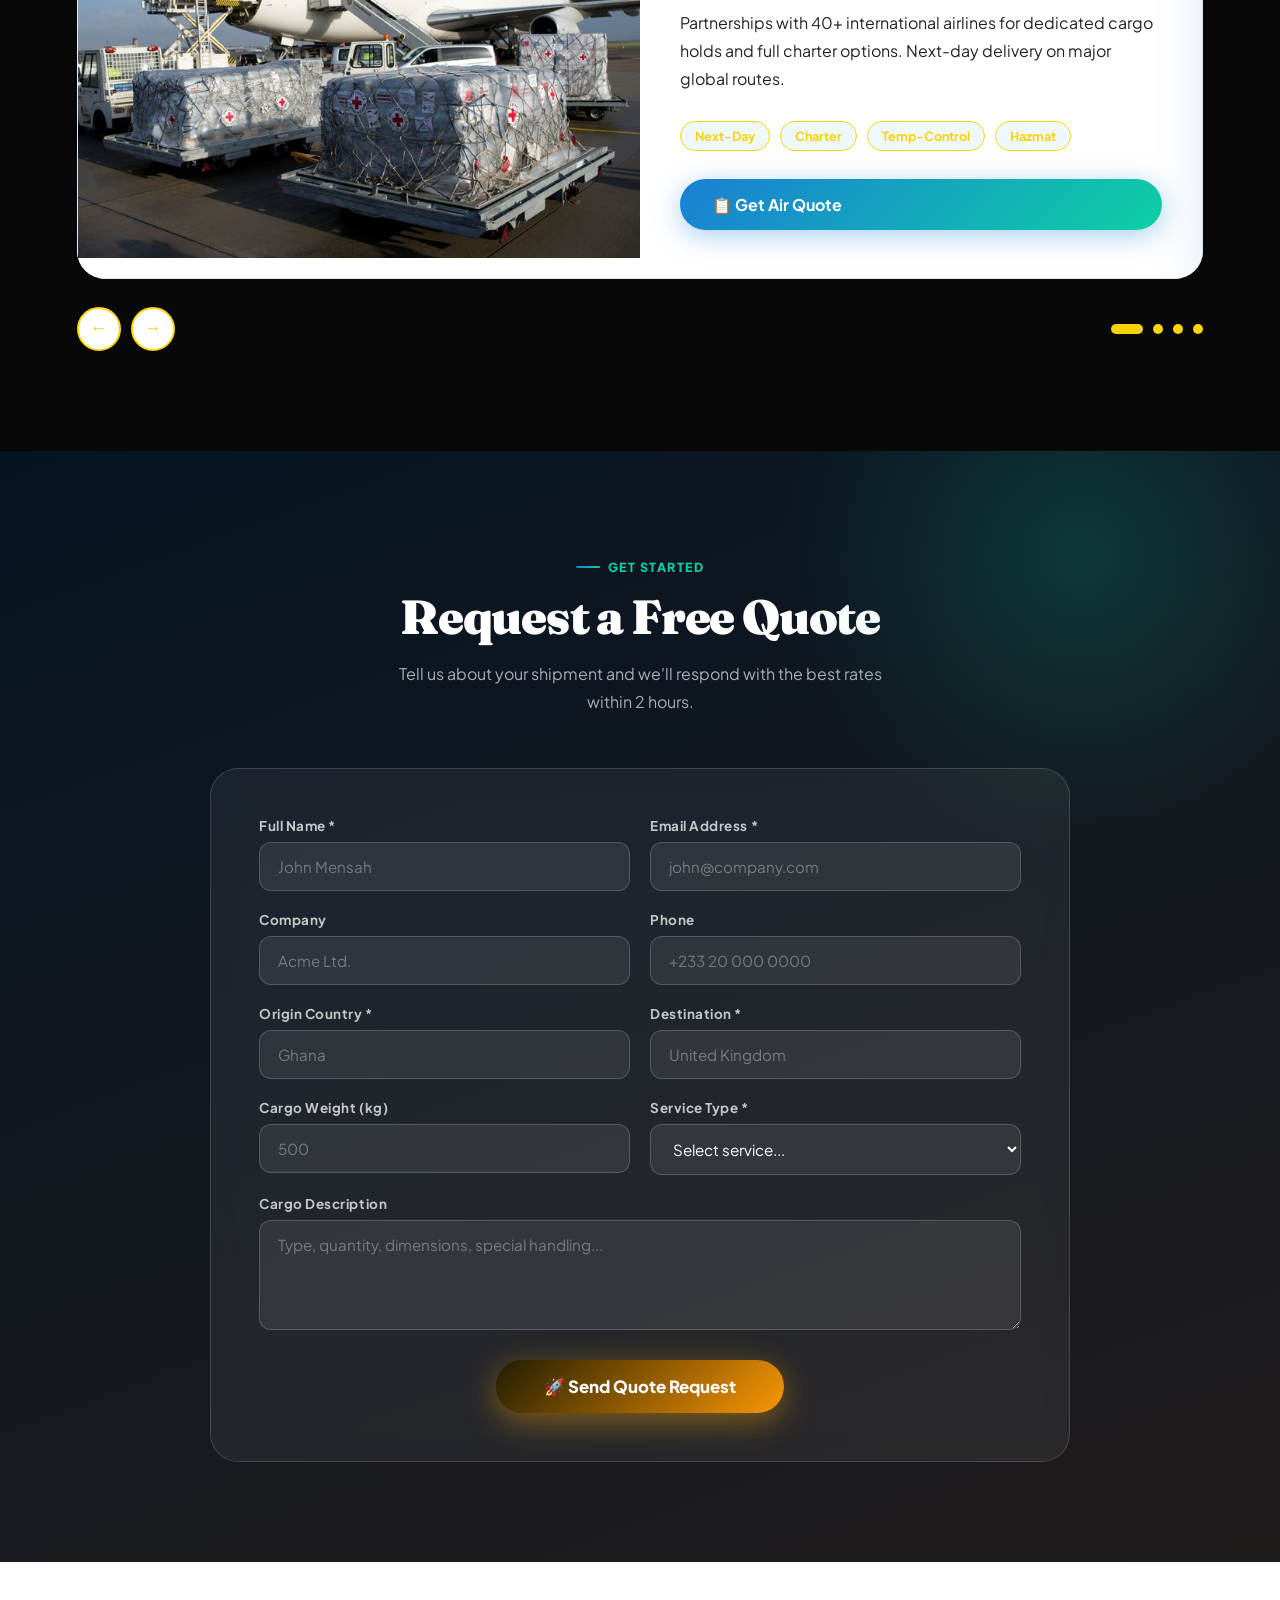
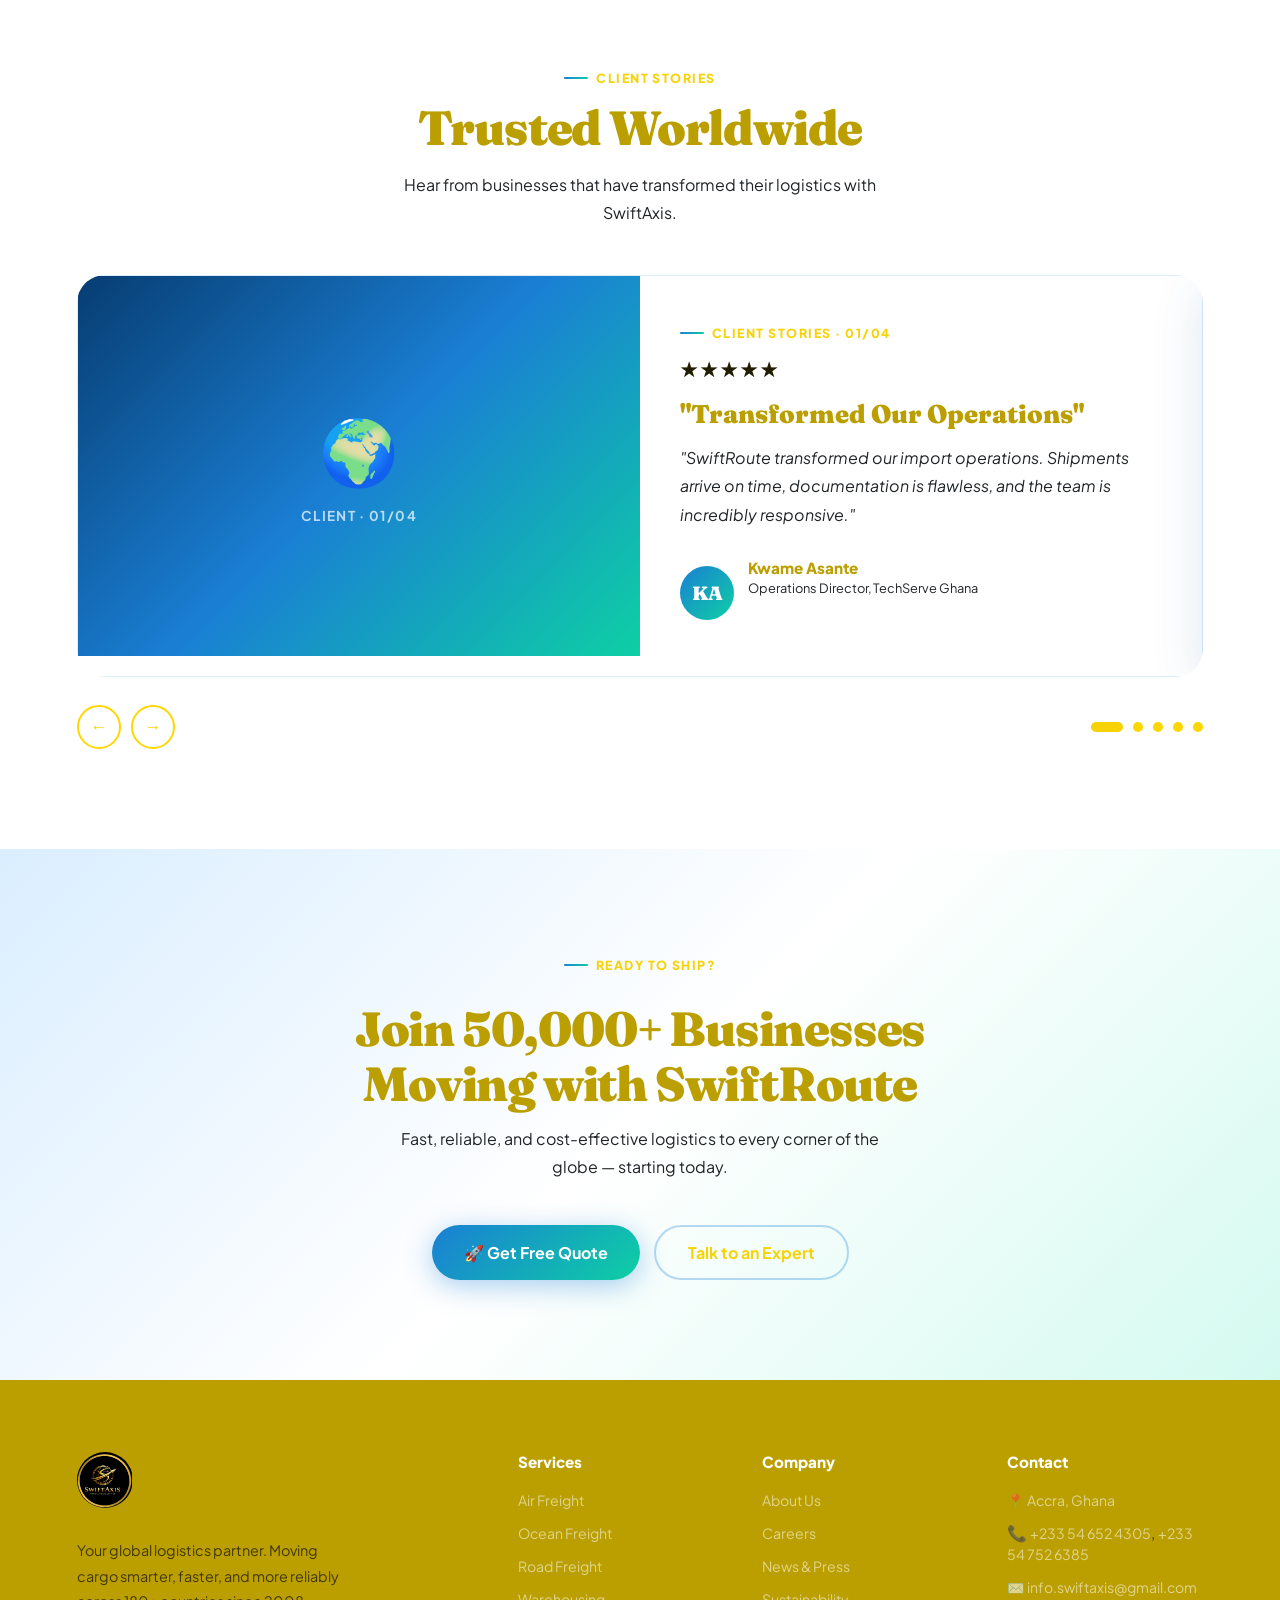
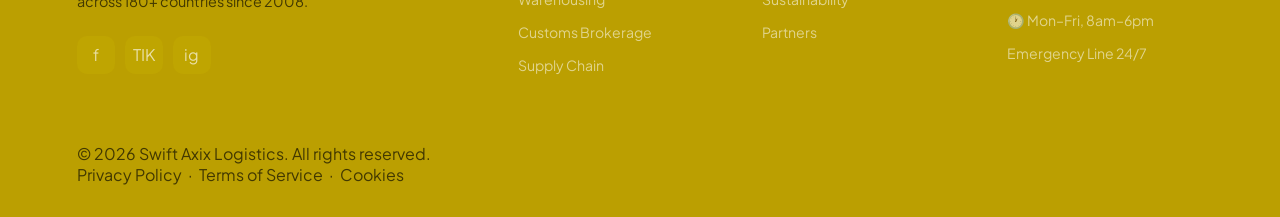
==== commit 476994f2: "about updaeed" ====
--- a/index.html
+++ b/index.html
@@ -994,7 +994,7 @@
       </div>
     </div>
     <div class="foot-col"><h4>Services</h4><ul><li><a href="Air_freight.html">Air Freight</a></li><li><a href="Occean_frieght.html">Ocean Freight</a></li><li><a href="Road_freight.html">Road Freight</a></li><li><a href="Warehouse.html">Warehousing</a></li><li><a href="Custom_Brokages.html">Customs Brokerage</a></li><li><a href="Supplychain.html">Supply Chain</a></li></ul></div>
-<div class="foot-col"><h4>Company</h4><ul><li><a href="#">About Us</a></li><li><a href="#">Careers</a></li><li><a href="#">News &amp; Press</a></li><li><a href="#">Sustainability</a></li><li><a href="#">Partners</a></li></ul></div>
+<div class="foot-col"><h4>Company</h4><ul><li><a href="#">About Us</a></li><li><a href="about.html">Careers</a></li><li><a href="#">News &amp; Press</a></li><li><a href="#">Sustainability</a></li><li><a href="#">Partners</a></li></ul></div>
 <div class="foot-col"><h4>Contact</h4><ul><li><a href="#">📍 Accra, Ghana</a></li><li>📞 <a href="https://wa.me/233546524305" target="_blank" rel="noopener">+233 54 652 4305</a>, <a href="https://wa.me/233547526385" target="_blank" rel="noopener">+233 54 752 6385</a></li><li><a href="mailto:info.swiftaxis@gmail.com">✉️ info.swiftaxis@gmail.com</a></li><li><a href="#">🕐 Mon–Fri, 8am–6pm</a></li><li><a href="#">Emergency Line 24/7</a></li></ul></div>
 </div>
     <p>© 2026 Swift Axix Logistics. All rights reserved.</p>
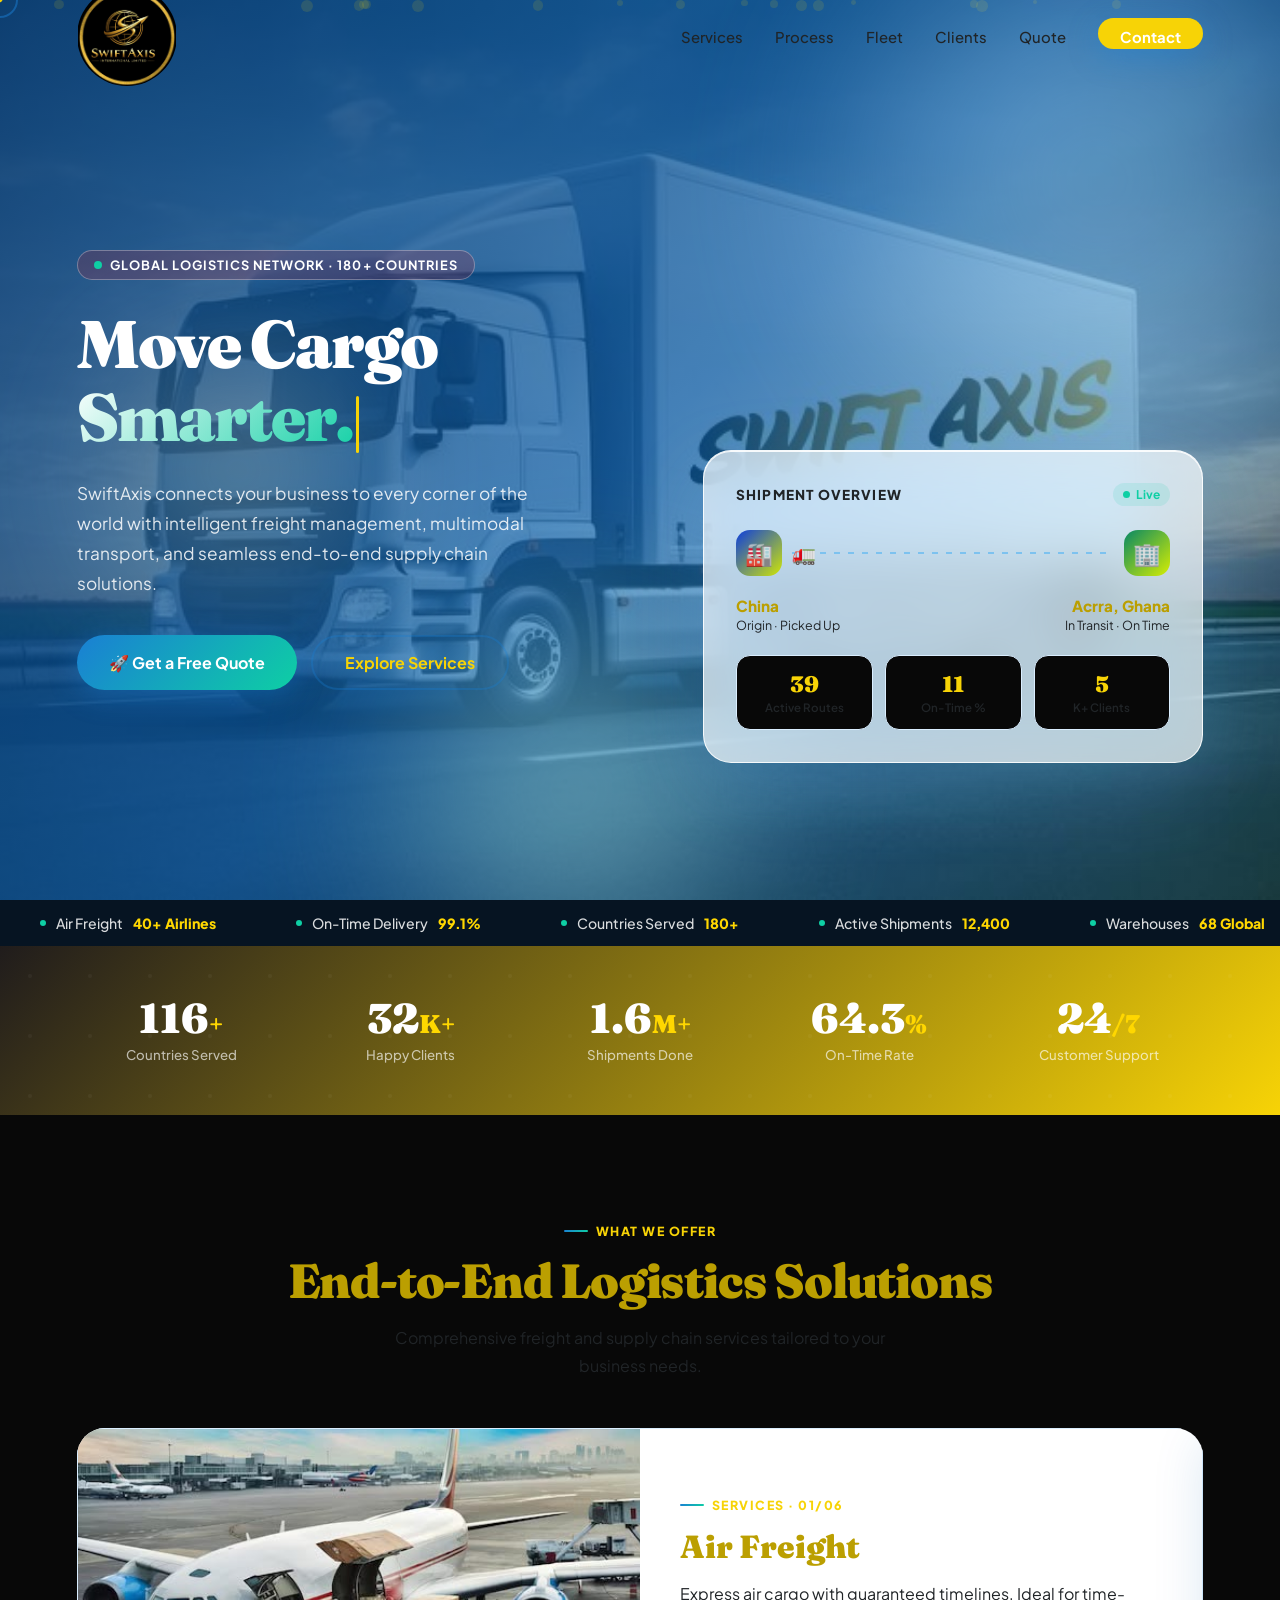
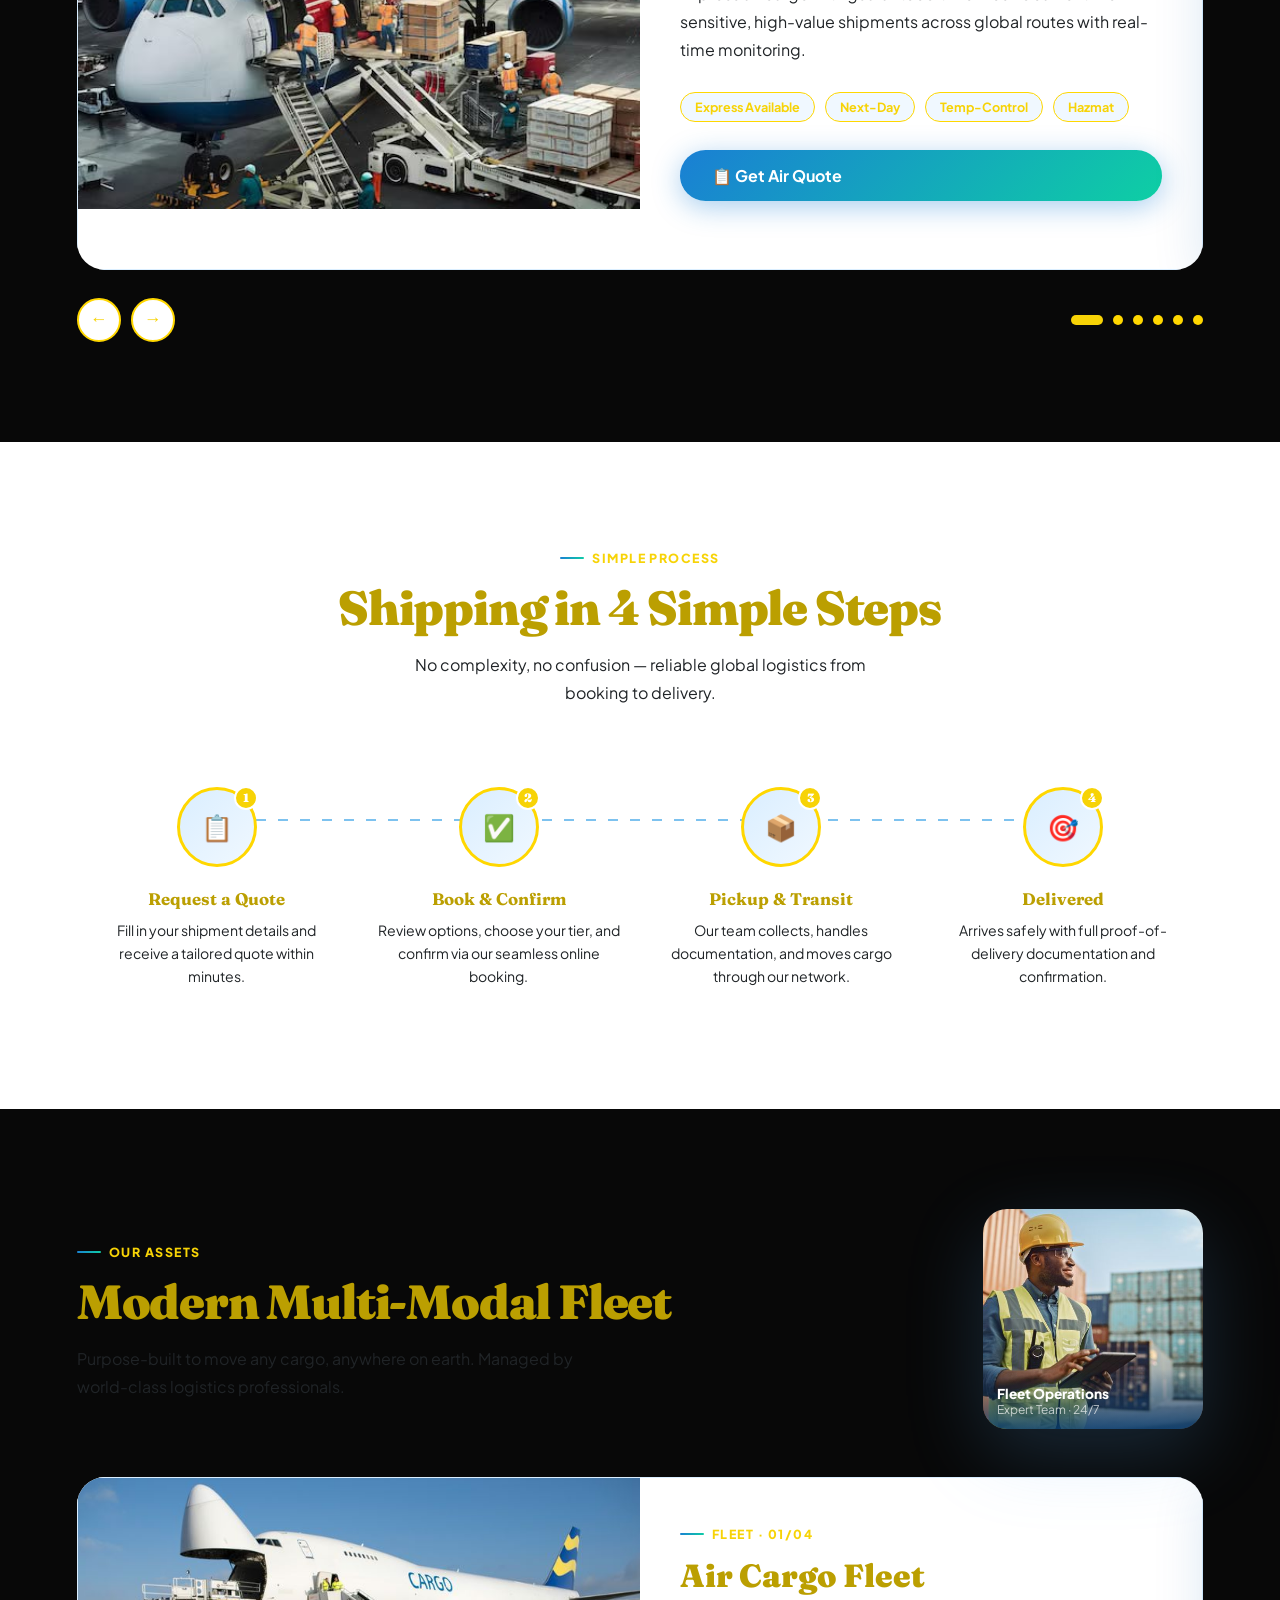
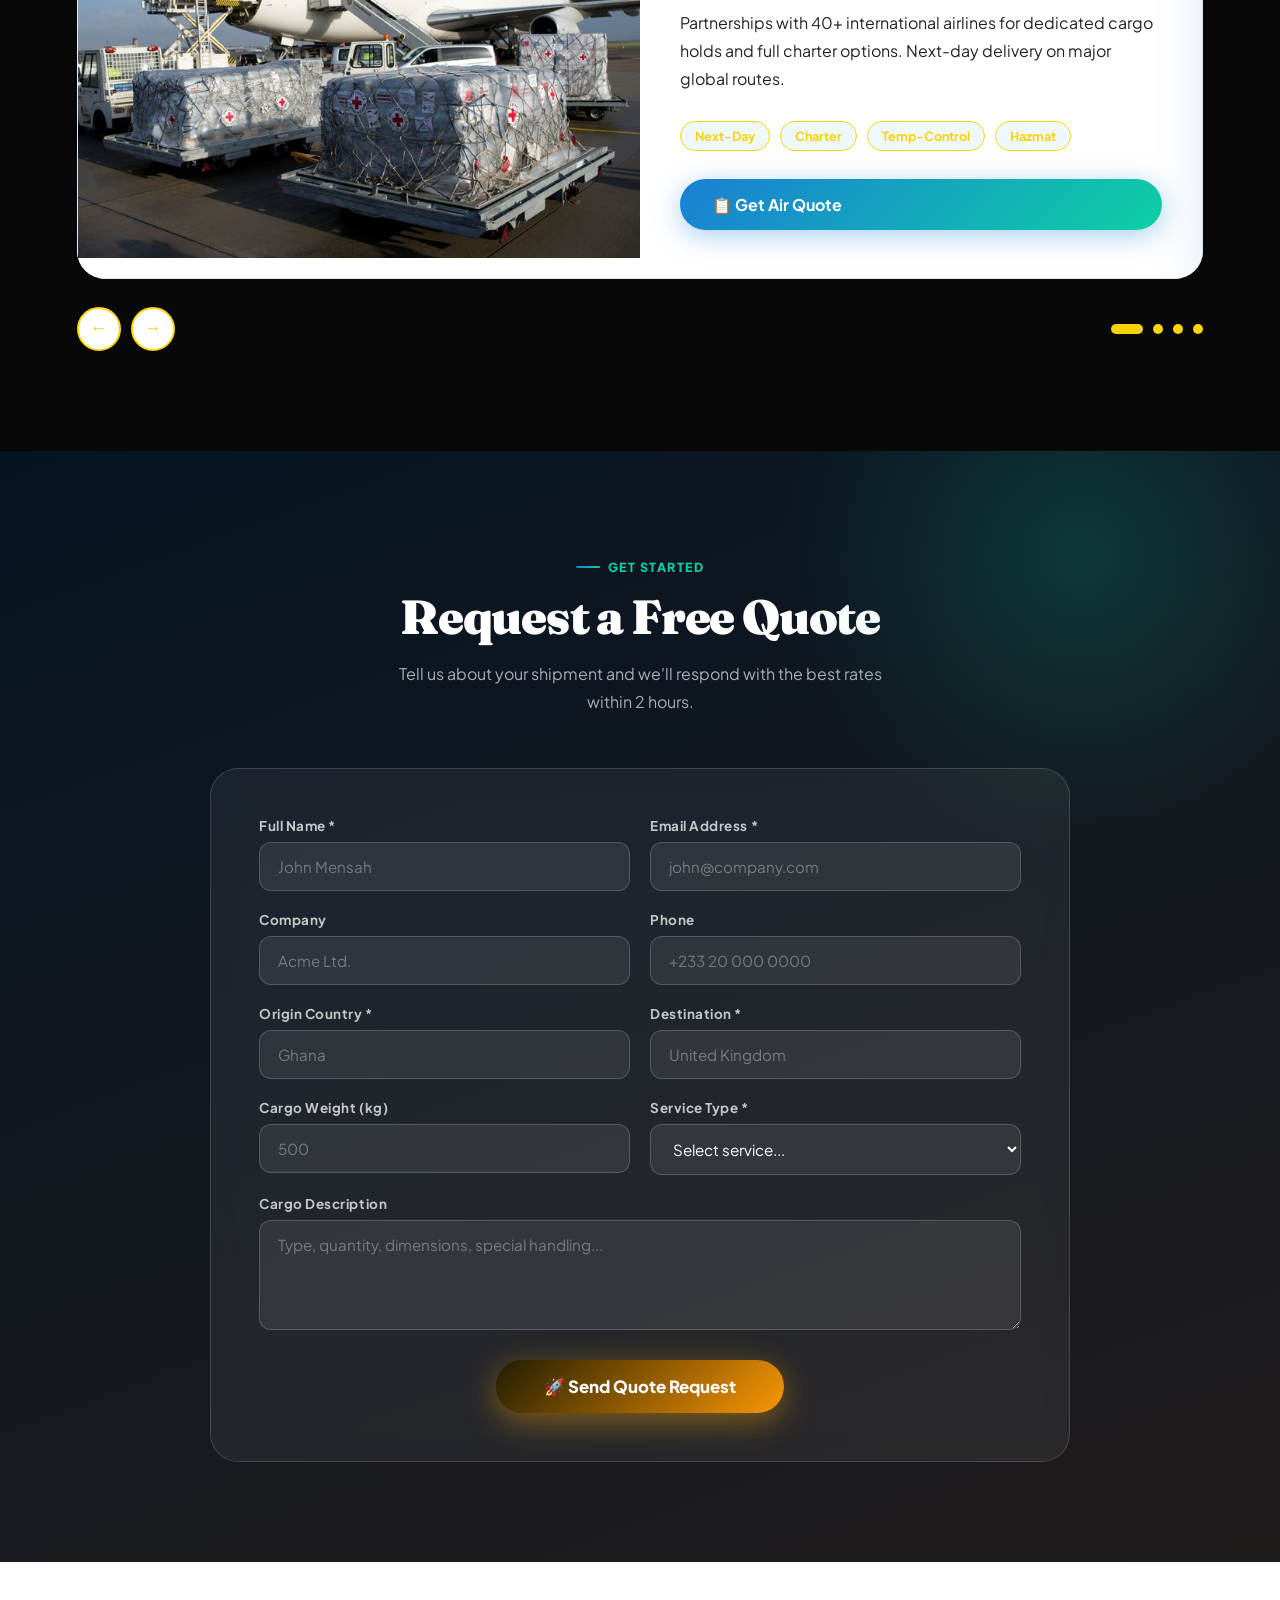
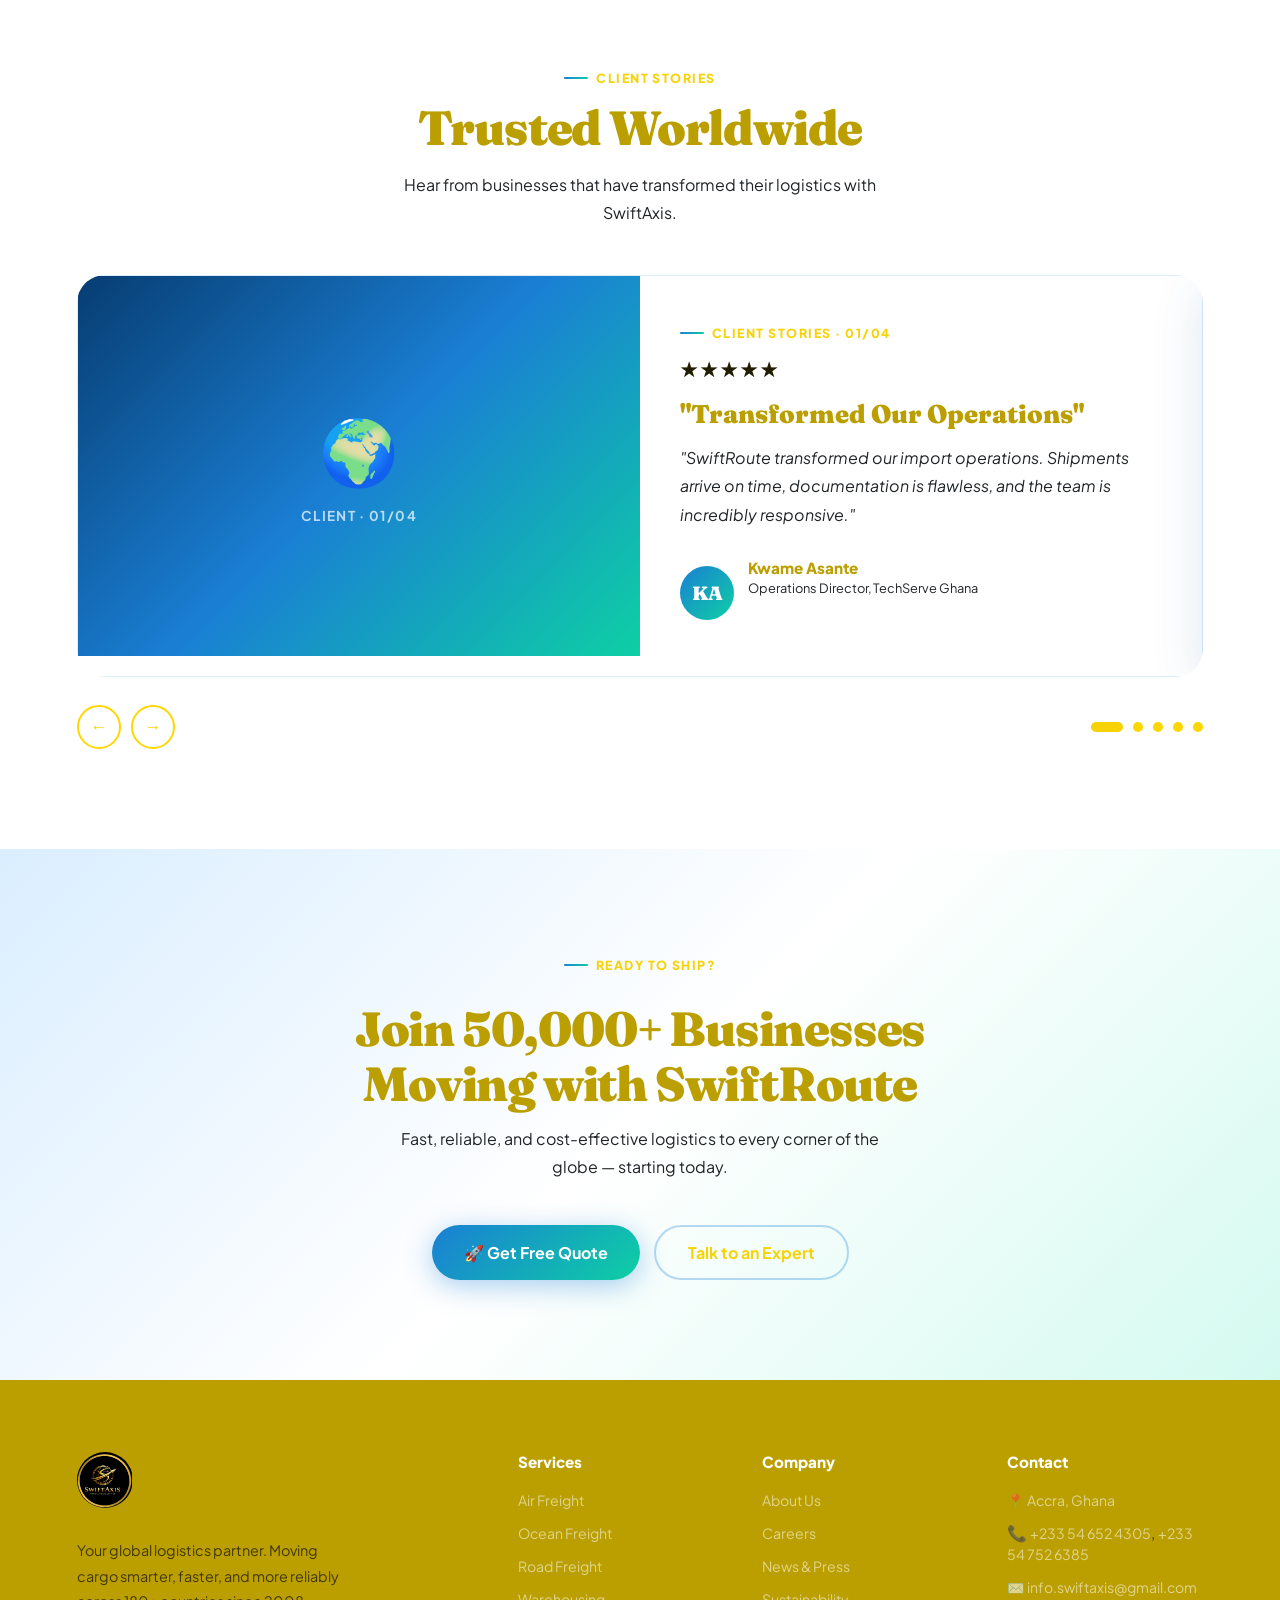
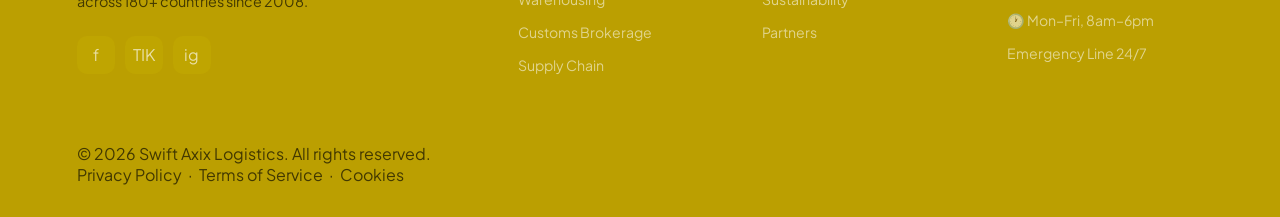
==== commit 6c2fec9e: "update" ====
--- a/index.html
+++ b/index.html
@@ -994,7 +994,7 @@
       </div>
     </div>
     <div class="foot-col"><h4>Services</h4><ul><li><a href="Air_freight.html">Air Freight</a></li><li><a href="Occean_frieght.html">Ocean Freight</a></li><li><a href="Road_freight.html">Road Freight</a></li><li><a href="Warehouse.html">Warehousing</a></li><li><a href="Custom_Brokages.html">Customs Brokerage</a></li><li><a href="Supplychain.html">Supply Chain</a></li></ul></div>
-<div class="foot-col"><h4>Company</h4><ul><li><a href="#">About Us</a></li><li><a href="about.html">Careers</a></li><li><a href="#">News &amp; Press</a></li><li><a href="#">Sustainability</a></li><li><a href="#">Partners</a></li></ul></div>
+<div class="foot-col"><h4>Company</h4><ul><li><a href="about.html">About Us</a></li><li><a href="#">Careers</a></li><li><a href="#">News &amp; Press</a></li><li><a href="#">Sustainability</a></li><li><a href="#">Partners</a></li></ul></div>
 <div class="foot-col"><h4>Contact</h4><ul><li><a href="#">📍 Accra, Ghana</a></li><li>📞 <a href="https://wa.me/233546524305" target="_blank" rel="noopener">+233 54 652 4305</a>, <a href="https://wa.me/233547526385" target="_blank" rel="noopener">+233 54 752 6385</a></li><li><a href="mailto:info.swiftaxis@gmail.com">✉️ info.swiftaxis@gmail.com</a></li><li><a href="#">🕐 Mon–Fri, 8am–6pm</a></li><li><a href="#">Emergency Line 24/7</a></li></ul></div>
 </div>
     <p>© 2026 Swift Axix Logistics. All rights reserved.</p>
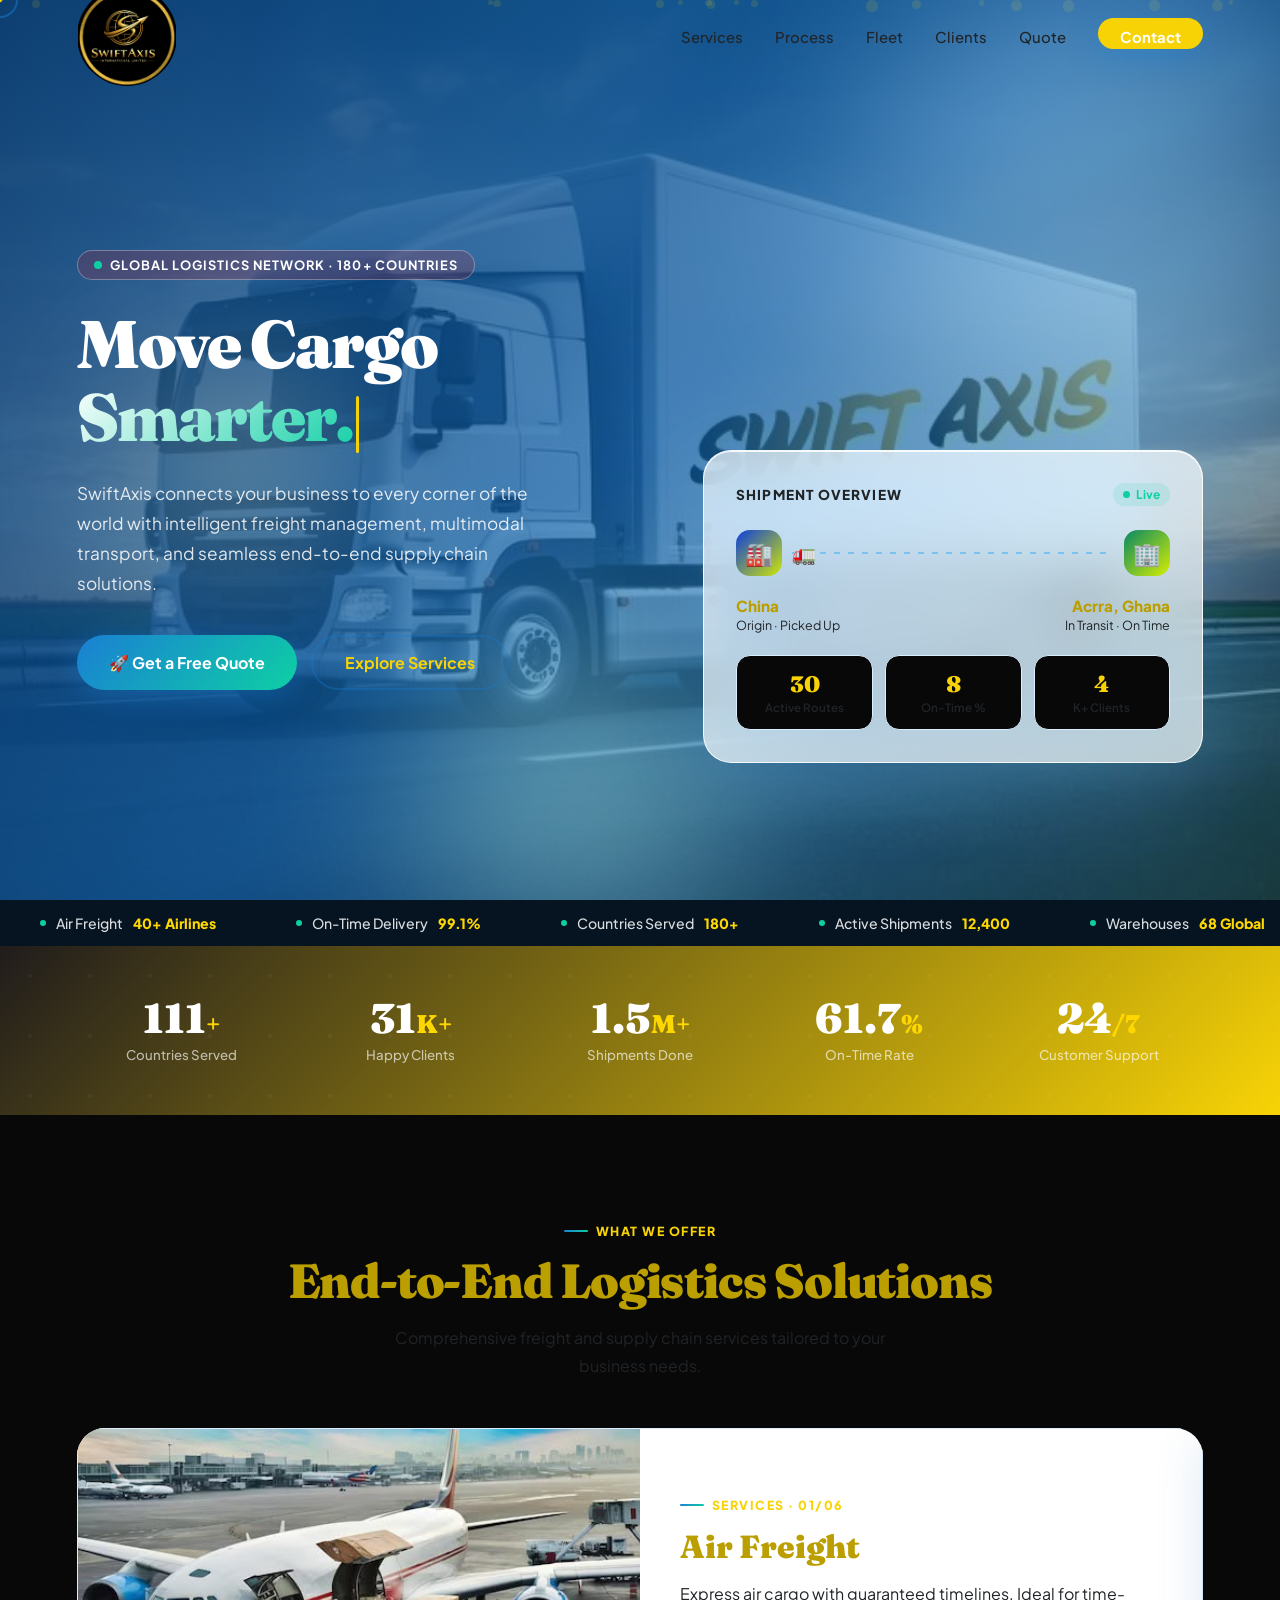
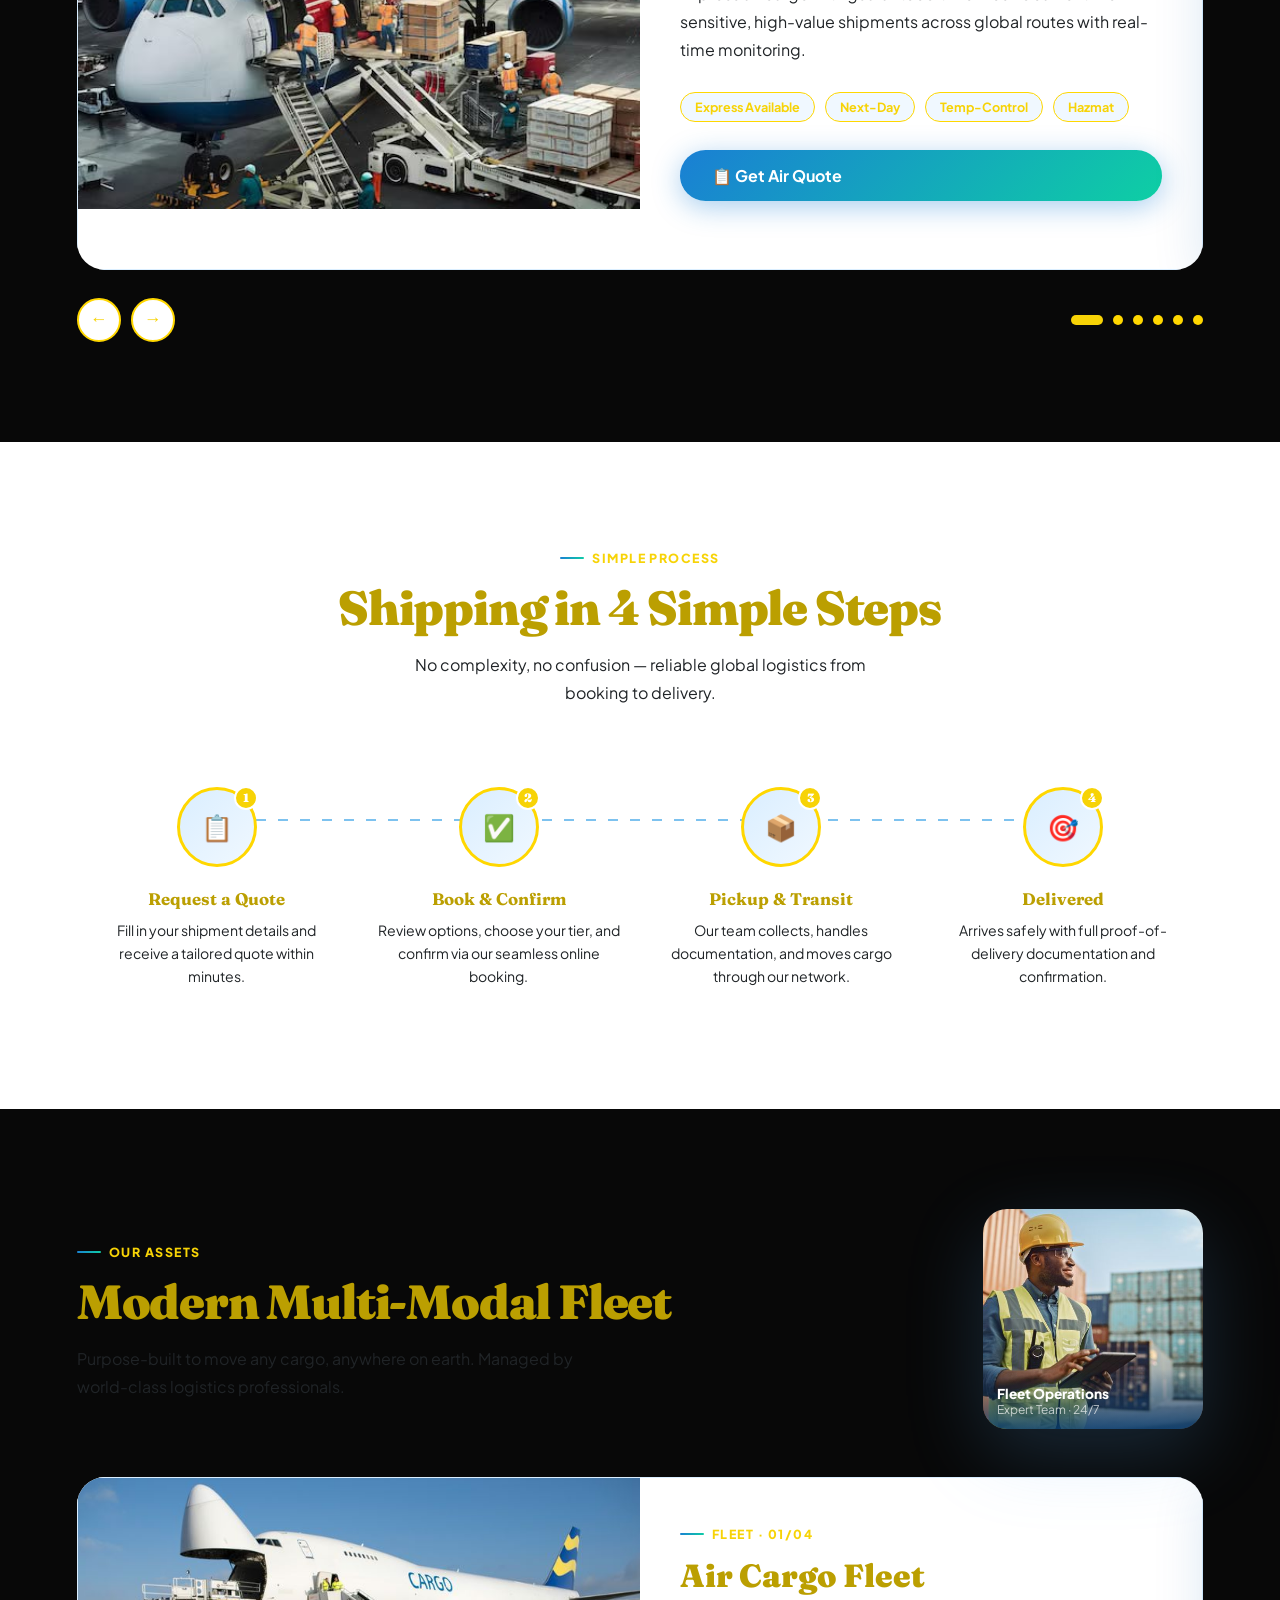
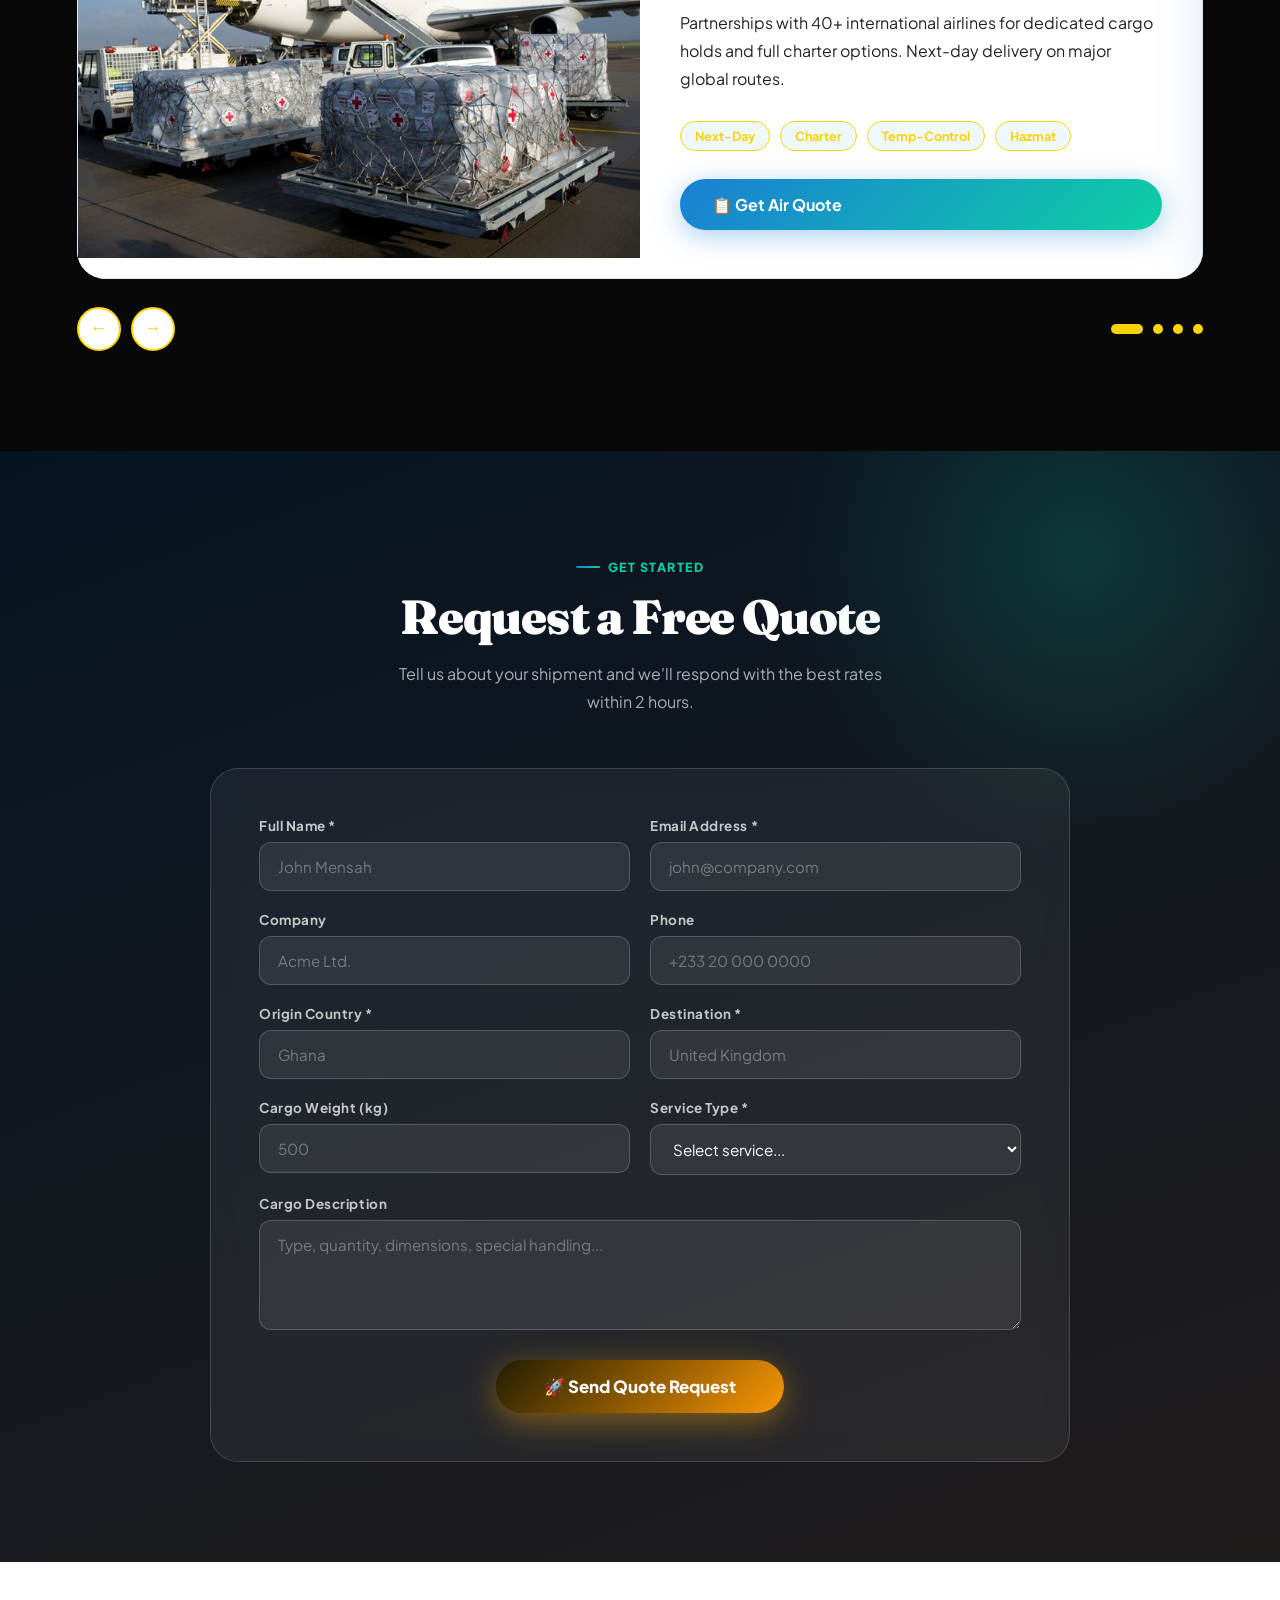
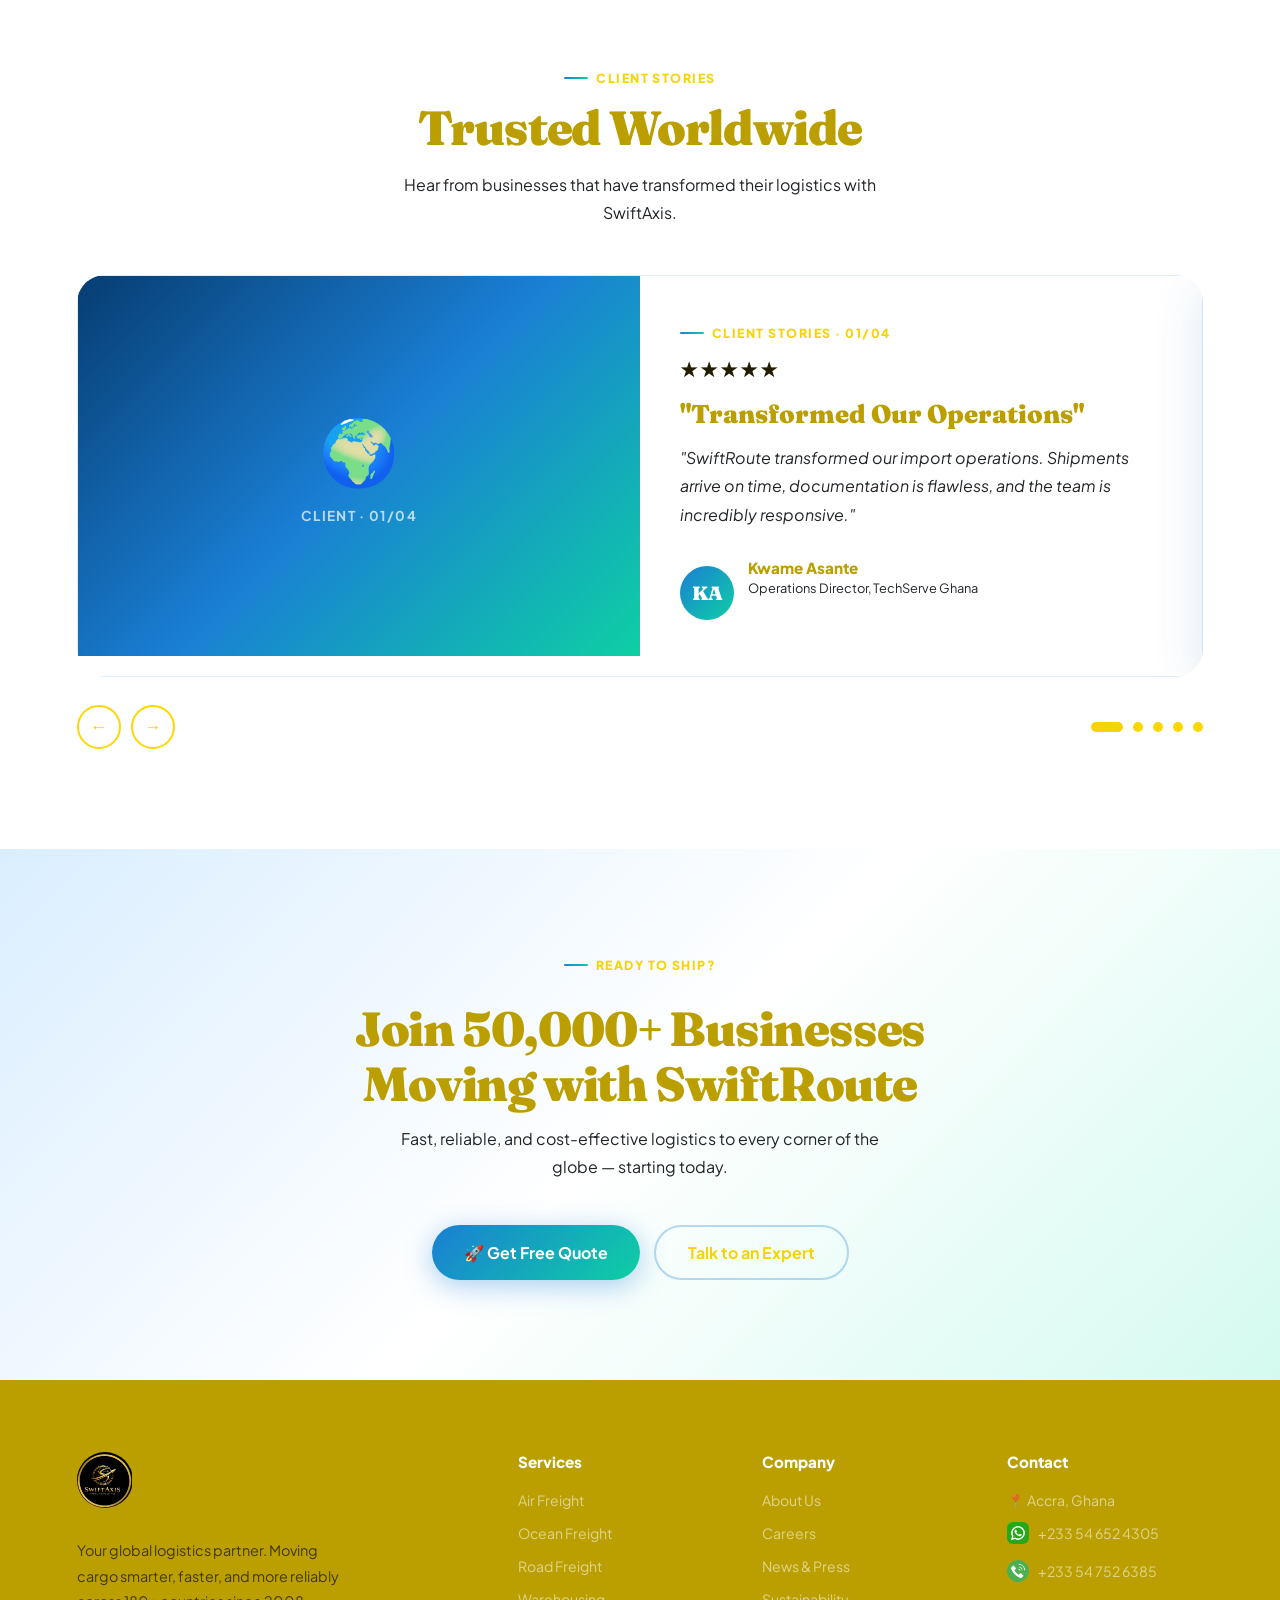
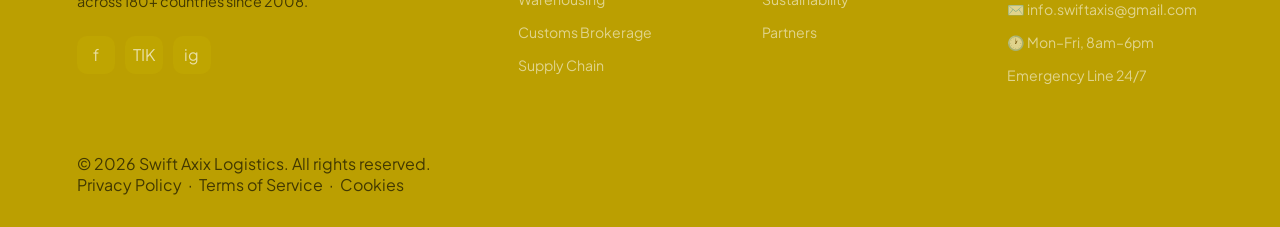
==== commit 08c034f4: "half" ====
--- a/index.html
+++ b/index.html
@@ -517,6 +517,11 @@
     .t-avatar { width: 48px; height: 48px; border-radius: 50%; background: var(--gblue); display: grid; place-items: center; font-family: 'Fraunces', serif; font-weight: 900; color: white; font-size: 1.1rem; }
     .t-info h4 { font-weight: 800; font-size: 0.95rem; }
     .t-info p { font-size: 0.8rem; color: var(--muted); }
+    /* client photos: big photo on the left, small round photo next to the name */
+    .client-img { position: relative; overflow: hidden; }
+    .client-photo { position: absolute; inset: 0; width: 100%; height: 100%; object-fit: cover; display: block; }
+    .t-avatar { position: relative; overflow: hidden; }
+    .t-avatar img { position: absolute; inset: 0; width: 100%; height: 100%; object-fit: cover; }
     .testi-nav { display: flex; justify-content: center; align-items: center; gap: 16px; margin-top: 36px; }
 
     /* CTA */
@@ -538,6 +543,8 @@
     .foot-col ul li { margin-bottom: 12px; } 
     .foot-col ul li a { color: rgba(255,255,255,0.55); text-decoration: none; font-size: 0.88rem; transition: color 0.2s; }
     .foot-col ul li a:hover { color: var(--sky-2); } 
+    .foot-col ul li a.num { display: inline-flex; align-items: center; gap: 9px; }
+    .foot-col ul li a.num .ci { width: 22px; height: 22px; border-radius: 6px; flex: none; }
     .footer-bar { border-top: 1px solid rgba(255,255,255,0.08); padding-top: 28px; display: flex; justify-content: space-between; align-items: center; flex-wrap: wrap; gap: 12px; font-size: 0.84rem; }
 
     /* MODAL */
@@ -727,7 +734,7 @@
           <button class="btn-gradient" onclick="document.getElementById('quote').scrollIntoView({behavior:'smooth'})">📋 Get Sea Quote</button>
         </div>
       </div>
-      <div class ="fleet-slide">
+      <div class="fleet-slide">
         <div class="fleet-slide-img f-road" style="background:url('[data-uri]') center/cover no-repeat;font-size:0;"></div>
         <div class="fleet-slide-info">
           <div class="sec-label">Services · 03/06</div>
@@ -891,7 +898,14 @@
   </div>
 </section>
 
-<!-- TESTIMONIALS -->
+<!-- TESTIMONIALS
+     HOW TO ADD CLIENT PHOTOS
+     1. Make a folder called images, and inside it a folder called clients (next to this file).
+     2. Save the photos there: client1.jpg ... client4.jpg (big photo for each story)
+        and person1.jpg ... person4.jpg (small round photo beside the name).
+     3. Or use your own file names: change the src="..." in each story below.
+     No photo for a story? Leave it. The coloured panel and initials show instead.
+     To add a story, copy one whole <div class="fleet-slide"> ... </div> block that has a client photo. -->
 <section id="testimonials">
   <div style="text-align:center;margin-bottom:48px">
     <div class="sec-label" style="justify-content:center">Client Stories</div>
@@ -902,7 +916,9 @@
   <div class="fleet-slides-wrap">
     <div class="fleet-slides-inner" id="testiTrack">
       <div class="fleet-slide">
-        <div class="fleet-slide-img f-sea" style="background:linear-gradient(135deg,#073d72 0%,#1a7fd4 50%,#0ecfa4 100%);display:grid;place-items:center;">
+        <div class="fleet-slide-img client-img f-sea" style="background:linear-gradient(135deg,#073d72 0%,#1a7fd4 50%,#0ecfa4 100%);display:grid;place-items:center;">
+          <!-- CLIENT PHOTO 1: save the photo in the images/clients folder and change the file name below. Delete these two lines if you have no photo. -->
+          <img class="client-photo" src="images/clients/client1.jpg" alt="Kwame Asante, TechServe Ghana" onerror="this.remove()">
           <div style="text-align:center;padding:32px;"><div style="font-size:4rem;margin-bottom:16px;">🌍</div><div style="color:rgba(255,255,255,0.7);font-size:0.85rem;font-weight:700;letter-spacing:0.1em;text-transform:uppercase;">Client · 01/04</div></div>
         </div>
         <div class="fleet-slide-info">
@@ -910,7 +926,7 @@
           <div class="testi-stars" style="font-size:1.3rem;margin-bottom:16px;">★★★★★</div>
           <h3 style="font-family:'Fraunces',serif;font-weight:900;font-size:1.6rem;margin-bottom:14px;">"Transformed Our Operations"</h3>
           <p style="font-style:italic;color:var(--muted);line-height:1.8;margin-bottom:28px;">"SwiftRoute transformed our import operations. Shipments arrive on time, documentation is flawless, and the team is incredibly responsive."</p>
-          <div class="testi-author"><div class="t-avatar" style="width:54px;height:54px;font-size:1.2rem;">KA</div><div class="t-info"><h4>Kwame Asante</h4><p>Operations Director, TechServe Ghana</p></div></div>
+          <div class="testi-author"><div class="t-avatar" style="width:54px;height:54px;font-size:1.2rem;">KA<!-- SMALL ROUND PHOTO 1 (optional) --><img src="images/clients/person1.jpg" alt="" onerror="this.remove()"></div><div class="t-info"><h4>Kwame Asante</h4><p>Operations Director, TechServe Ghana</p></div></div>
         </div>
       </div>
       <div class="fleet-slide">
@@ -924,7 +940,9 @@
         </div>
       </div>  
       <div class="fleet-slide">
-        <div class="fleet-slide-img f-air" style="background:linear-gradient(135deg,#0d5fa8 0%,#1a7fd4 50%,#7dc2ef 100%);display:grid;place-items:center;">
+        <div class="fleet-slide-img client-img f-air" style="background:linear-gradient(135deg,#0d5fa8 0%,#1a7fd4 50%,#7dc2ef 100%);display:grid;place-items:center;">
+          <!-- CLIENT PHOTO 2: save the photo in the images/clients folder and change the file name below. Delete these two lines if you have no photo. -->
+          <img class="client-photo" src="images/clients/client2.jpg" alt="Sarah Boateng, AgriExport Ltd" onerror="this.remove()">
           <div style="text-align:center;padding:32px;"><div style="font-size:4rem;margin-bottom:16px;">💰</div><div style="color:rgba(255,255,255,0.7);font-size:0.85rem;font-weight:700;letter-spacing:0.1em;text-transform:uppercase;">Client · 02/04</div></div>
         </div>
         <div class="fleet-slide-info">
@@ -932,11 +950,13 @@
           <div class="testi-stars" style="font-size:1.3rem;margin-bottom:16px;">★★★★★</div>
           <h3 style="font-family:'Fraunces',serif;font-weight:900;font-size:1.6rem;margin-bottom:14px;">"Cut Logistics Costs by 22%"</h3>
           <p style="font-style:italic;color:var(--muted);line-height:1.8;margin-bottom:28px;">"We cut logistics costs by 22% since switching to SwiftRoute. Their ocean freight rates and customs brokerage service are simply unbeatable."</p>
-          <div class="testi-author"><div class="t-avatar" style="width:54px;height:54px;font-size:1.2rem;">SB</div><div class="t-info"><h4>Sarah Boateng</h4><p>Supply Chain Manager, AgriExport Ltd</p></div></div>
-        </div>
-      </div>
-      <div class="fleet-slide">
-        <div class="fleet-slide-img f-road" style="background:linear-gradient(135deg,#073d72 0%,#0ecfa4 100%);display:grid;place-items:center;">
+          <div class="testi-author"><div class="t-avatar" style="width:54px;height:54px;font-size:1.2rem;">SB<!-- SMALL ROUND PHOTO 2 (optional) --><img src="images/clients/person2.jpg" alt="" onerror="this.remove()"></div><div class="t-info"><h4>Sarah Boateng</h4><p>Supply Chain Manager, AgriExport Ltd</p></div></div>
+        </div>
+      </div>
+      <div class="fleet-slide">
+        <div class="fleet-slide-img client-img f-road" style="background:linear-gradient(135deg,#073d72 0%,#0ecfa4 100%);display:grid;place-items:center;">
+          <!-- CLIENT PHOTO 3: save the photo in the images/clients folder and change the file name below. Delete these two lines if you have no photo. -->
+          <img class="client-photo" src="images/clients/client3.jpg" alt="Michael Osei, MedSupply Africa" onerror="this.remove()">
           <div style="text-align:center;padding:32px;"><div style="font-size:4rem;margin-bottom:16px;">✈️</div><div style="color:rgba(255,255,255,0.7);font-size:0.85rem;font-weight:700;letter-spacing:0.1em;text-transform:uppercase;">Client · 03/04</div></div>
         </div>
         <div class="fleet-slide-info">
@@ -944,11 +964,13 @@
           <div class="testi-stars" style="font-size:1.3rem;margin-bottom:16px;">★★★★★</div>
           <h3 style="font-family:'Fraunces',serif;font-weight:900;font-size:1.6rem;margin-bottom:14px;">"Delivered in 48 Hours"</h3>
           <p style="font-style:italic;color:var(--muted);line-height:1.8;margin-bottom:28px;">"Their air freight team handled our urgent medical equipment shipment with exceptional professionalism. Delivered in 48 hours, perfectly intact."</p>
-          <div class="testi-author"><div class="t-avatar" style="width:54px;height:54px;font-size:1.2rem;">MO</div><div class="t-info"><h4>Michael Osei</h4><p>CEO, MedSupply Africa</p></div></div>
-        </div>
-      </div>
-      <div class="fleet-slide">
-        <div class="fleet-slide-img f-rail" style="background:linear-gradient(135deg,#1a7fd4 0%,#073d72 100%);display:grid;place-items:center;">
+          <div class="testi-author"><div class="t-avatar" style="width:54px;height:54px;font-size:1.2rem;">MO<!-- SMALL ROUND PHOTO 3 (optional) --><img src="images/clients/person3.jpg" alt="" onerror="this.remove()"></div><div class="t-info"><h4>Michael Osei</h4><p>CEO, MedSupply Africa</p></div></div>
+        </div>
+      </div>
+      <div class="fleet-slide">
+        <div class="fleet-slide-img client-img f-rail" style="background:linear-gradient(135deg,#1a7fd4 0%,#073d72 100%);display:grid;place-items:center;">
+          <!-- CLIENT PHOTO 4: save the photo in the images/clients folder and change the file name below. Delete these two lines if you have no photo. -->
+          <img class="client-photo" src="images/clients/client4.jpg" alt="Ama Kumi, Goldfields Mining" onerror="this.remove()">
           <div style="text-align:center;padding:32px;"><div style="font-size:4rem;margin-bottom:16px;">🏆</div><div style="color:rgba(255,255,255,0.7);font-size:0.85rem;font-weight:700;letter-spacing:0.1em;text-transform:uppercase;">Client · 04/04</div></div>
         </div>
         <div class="fleet-slide-info">
@@ -956,7 +978,7 @@
           <div class="testi-stars" style="font-size:1.3rem;margin-bottom:16px;">★★★★★</div>
           <h3 style="font-family:'Fraunces',serif;font-weight:900;font-size:1.6rem;margin-bottom:14px;">"Best Supply Chain Decision"</h3>
           <p style="font-style:italic;color:var(--muted);line-height:1.8;margin-bottom:28px;">"Partnering with SwiftRoute was the best supply chain decision we've made. Their visibility platform and proactive communication set them apart."</p>
-          <div class="testi-author"><div class="t-avatar" style="width:54px;height:54px;font-size:1.2rem;">AK</div><div class="t-info"><h4>Ama Kumi</h4><p>Logistics Head, Goldfields Mining</p></div></div>
+          <div class="testi-author"><div class="t-avatar" style="width:54px;height:54px;font-size:1.2rem;">AK<!-- SMALL ROUND PHOTO 4 (optional) --><img src="images/clients/person4.jpg" alt="" onerror="this.remove()"></div><div class="t-info"><h4>Ama Kumi</h4><p>Logistics Head, Goldfields Mining</p></div></div>
         </div>
       </div>
     </div>
@@ -994,8 +1016,8 @@
       </div>
     </div>
     <div class="foot-col"><h4>Services</h4><ul><li><a href="Air_freight.html">Air Freight</a></li><li><a href="Occean_frieght.html">Ocean Freight</a></li><li><a href="Road_freight.html">Road Freight</a></li><li><a href="Warehouse.html">Warehousing</a></li><li><a href="Custom_Brokages.html">Customs Brokerage</a></li><li><a href="Supplychain.html">Supply Chain</a></li></ul></div>
-<div class="foot-col"><h4>Company</h4><ul><li><a href="about.html">About Us</a></li><li><a href="#">Careers</a></li><li><a href="#">News &amp; Press</a></li><li><a href="#">Sustainability</a></li><li><a href="#">Partners</a></li></ul></div>
-<div class="foot-col"><h4>Contact</h4><ul><li><a href="#">📍 Accra, Ghana</a></li><li>📞 <a href="https://wa.me/233546524305" target="_blank" rel="noopener">+233 54 652 4305</a>, <a href="https://wa.me/233547526385" target="_blank" rel="noopener">+233 54 752 6385</a></li><li><a href="mailto:info.swiftaxis@gmail.com">✉️ info.swiftaxis@gmail.com</a></li><li><a href="#">🕐 Mon–Fri, 8am–6pm</a></li><li><a href="#">Emergency Line 24/7</a></li></ul></div>
+<div class="foot-col"><h4>Company</h4><ul><li><a href="about.html">About Us</a></li><li><a href="careers.html">Careers</a></li><li><a href="news.html">News &amp; Press</a></li><li><a href="#">Sustainability</a></li><li><a href="#">Partners</a></li></ul></div>
+<div class="foot-col"><h4>Contact</h4><ul><li><a href="#">📍 Accra, Ghana</a></li><li><a class="num" href="https://wa.me/233546524305" target="_blank" rel="noopener"><img class="ci" src="[data-uri]" alt="WhatsApp" width="22" height="22">+233 54 652 4305</a></li><li><a class="num" href="tel:+233547526385"><img class="ci" src="[data-uri]" alt="Phone" width="22" height="22">+233 54 752 6385</a></li><li><a href="mailto:info.swiftaxis@gmail.com">✉️ info.swiftaxis@gmail.com</a></li><li><a href="#">🕐 Mon–Fri, 8am–6pm</a></li><li><a href="#">Emergency Line 24/7</a></li></ul></div>
 </div>
     <p>© 2026 Swift Axix Logistics. All rights reserved.</p>
     <p>Privacy Policy &nbsp;·&nbsp; Terms of Service &nbsp;·&nbsp; Cookies</p>
@@ -1091,12 +1113,17 @@
   setTimeout(()=>t.classList.remove('show'),3600);
 }
 
-// SERVICES SWIPER (fleet-style)
+// SERVICES SWIPER: smooth drag with finger or mouse, snaps to the nearest slide
 (function(){
   const inner=document.getElementById('svcTrack');
+  const wrap=inner.parentElement;
   const dotsEl=document.getElementById('svcDots');
   const slides=inner.querySelectorAll('.fleet-slide');
-  let idx=0,startX=0;
+  let idx=0,startX=0,startY=0,dx=0,dragging=false,axis=null,moved=false,pid=null;
+
+  wrap.style.touchAction='pan-y';   // up and down still scrolls the page; sideways is ours
+  wrap.style.userSelect='none';
+  wrap.style.webkitUserSelect='none';
 
   function renderDots(){
     dotsEl.innerHTML='';
@@ -1108,17 +1135,48 @@
     });
   }
   function go(){
+    inner.style.transition='';      // use the normal smooth slide
     inner.style.transform=`translateX(${-idx*100}%)`;
     renderDots();
   }
   document.getElementById('svcPrev').onclick=()=>{idx=idx===0?slides.length-1:idx-1;go();};
   document.getElementById('svcNext').onclick=()=>{idx=(idx+1)%slides.length;go();};
-  inner.addEventListener('touchstart',e=>{startX=e.touches[0].clientX;},{passive:true});
-  inner.addEventListener('touchend',e=>{
-    const d=startX-e.changedTouches[0].clientX;
-    if(d>50){idx=(idx+1)%slides.length;go();}
-    if(d<-50){idx=idx===0?slides.length-1:idx-1;go();}
+
+  wrap.addEventListener('pointerdown',e=>{
+    if(e.pointerType==='mouse'&&e.button!==0)return;
+    dragging=true;axis=null;moved=false;dx=0;pid=e.pointerId;
+    startX=e.clientX;startY=e.clientY;
   });
+  wrap.addEventListener('pointermove',e=>{
+    if(!dragging||e.pointerId!==pid)return;
+    const mx=e.clientX-startX,my=e.clientY-startY;
+    if(axis===null){
+      if(Math.abs(mx)<8&&Math.abs(my)<8)return;      // ignore tiny movements
+      axis=Math.abs(mx)>Math.abs(my)?'x':'y';        // lock to sideways or up/down
+      if(axis==='x'){inner.style.transition='none';try{wrap.setPointerCapture(pid)}catch(_){}}
+    }
+    if(axis!=='x')return;
+    moved=true;dx=mx;
+    const atEdge=(idx===0&&dx>0)||(idx===slides.length-1&&dx<0);
+    const off=atEdge?dx*0.3:dx;                      // gentle resistance at the ends
+    inner.style.transform=`translateX(calc(${-idx*100}% + ${off}px))`;
+  });
+  function release(e){
+    if(!dragging||e.pointerId!==pid)return;
+    dragging=false;
+    if(axis==='x'){
+      const limit=Math.min(80,wrap.offsetWidth*0.2);  // how far to drag before it changes slide
+      if(dx<-limit&&idx<slides.length-1)idx++;
+      else if(dx>limit&&idx>0)idx--;
+      go();
+    }
+    axis=null;
+  }
+  wrap.addEventListener('pointerup',release);
+  wrap.addEventListener('pointercancel',release);
+  // do not trigger a quote button when the finger was swiping
+  wrap.addEventListener('click',e=>{if(moved){e.preventDefault();e.stopPropagation();moved=false}},true);
+  wrap.addEventListener('dragstart',e=>e.preventDefault());
   renderDots();
 })();
 
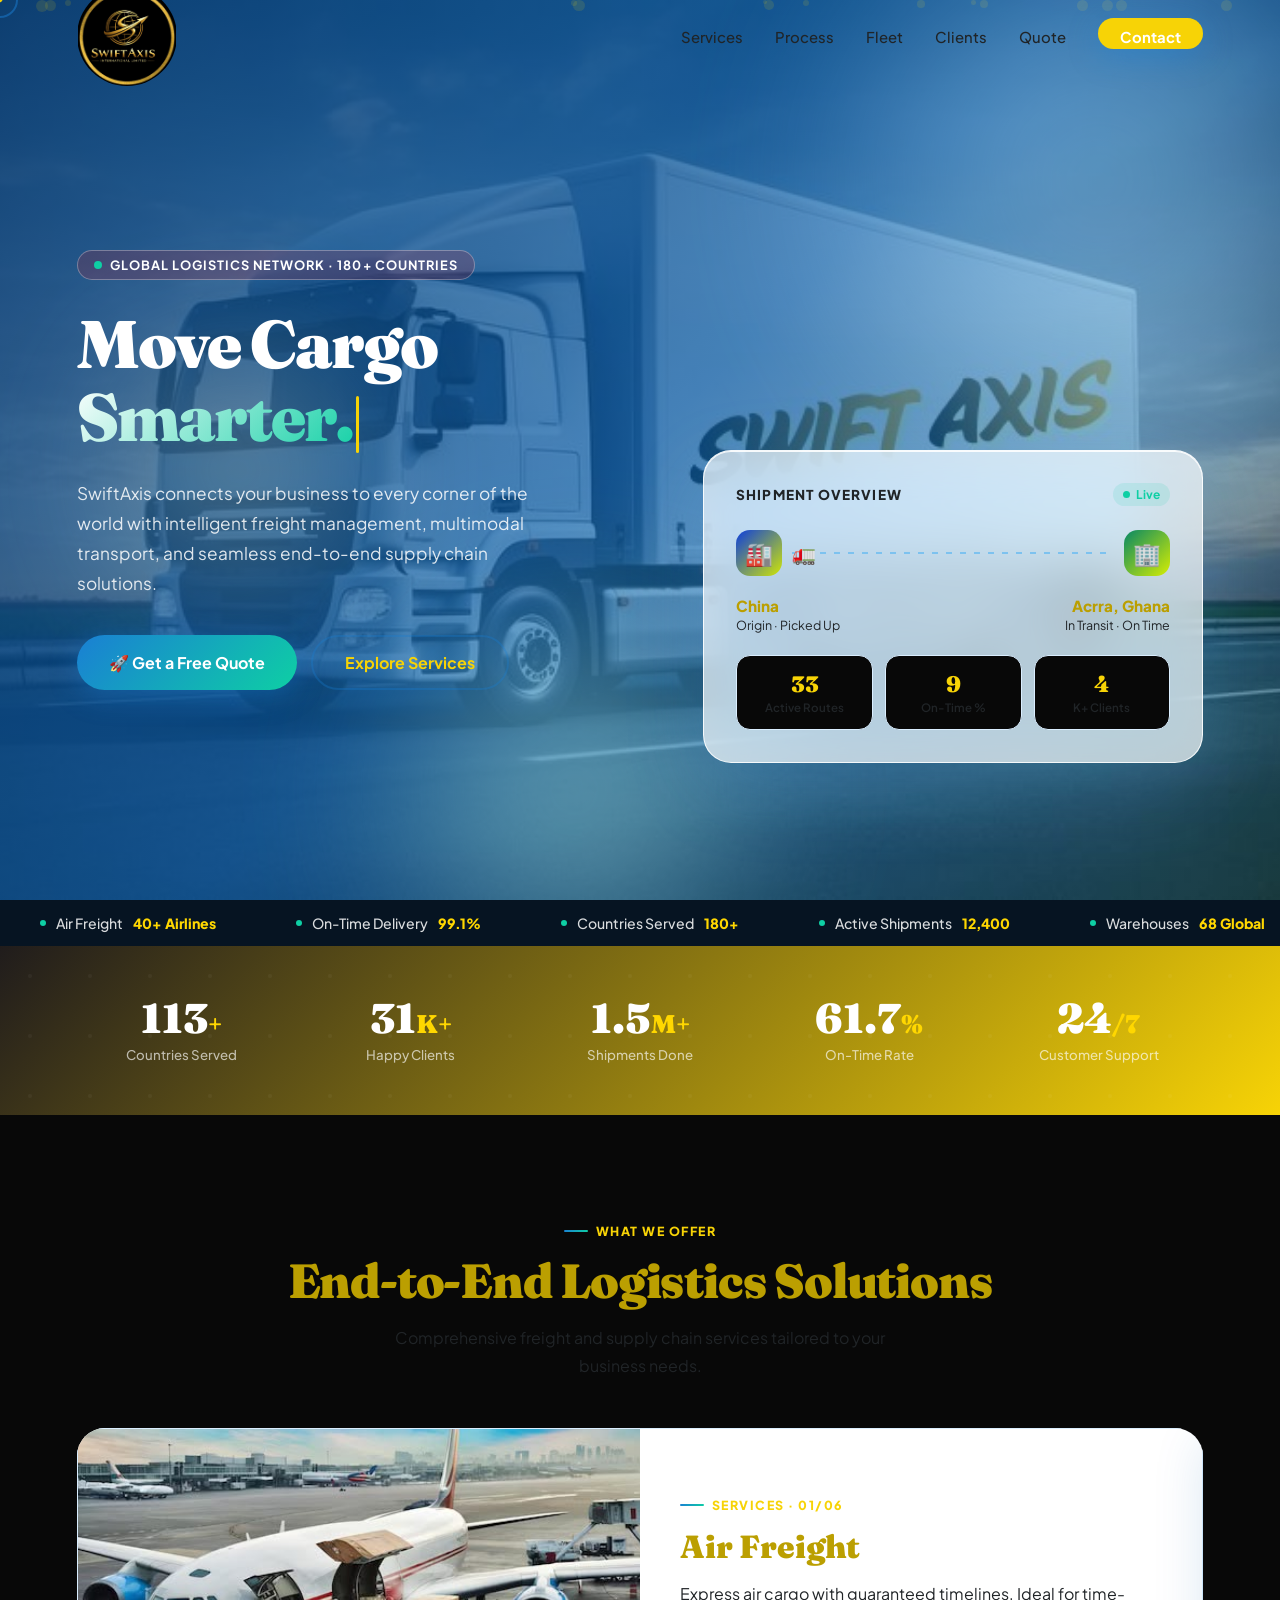
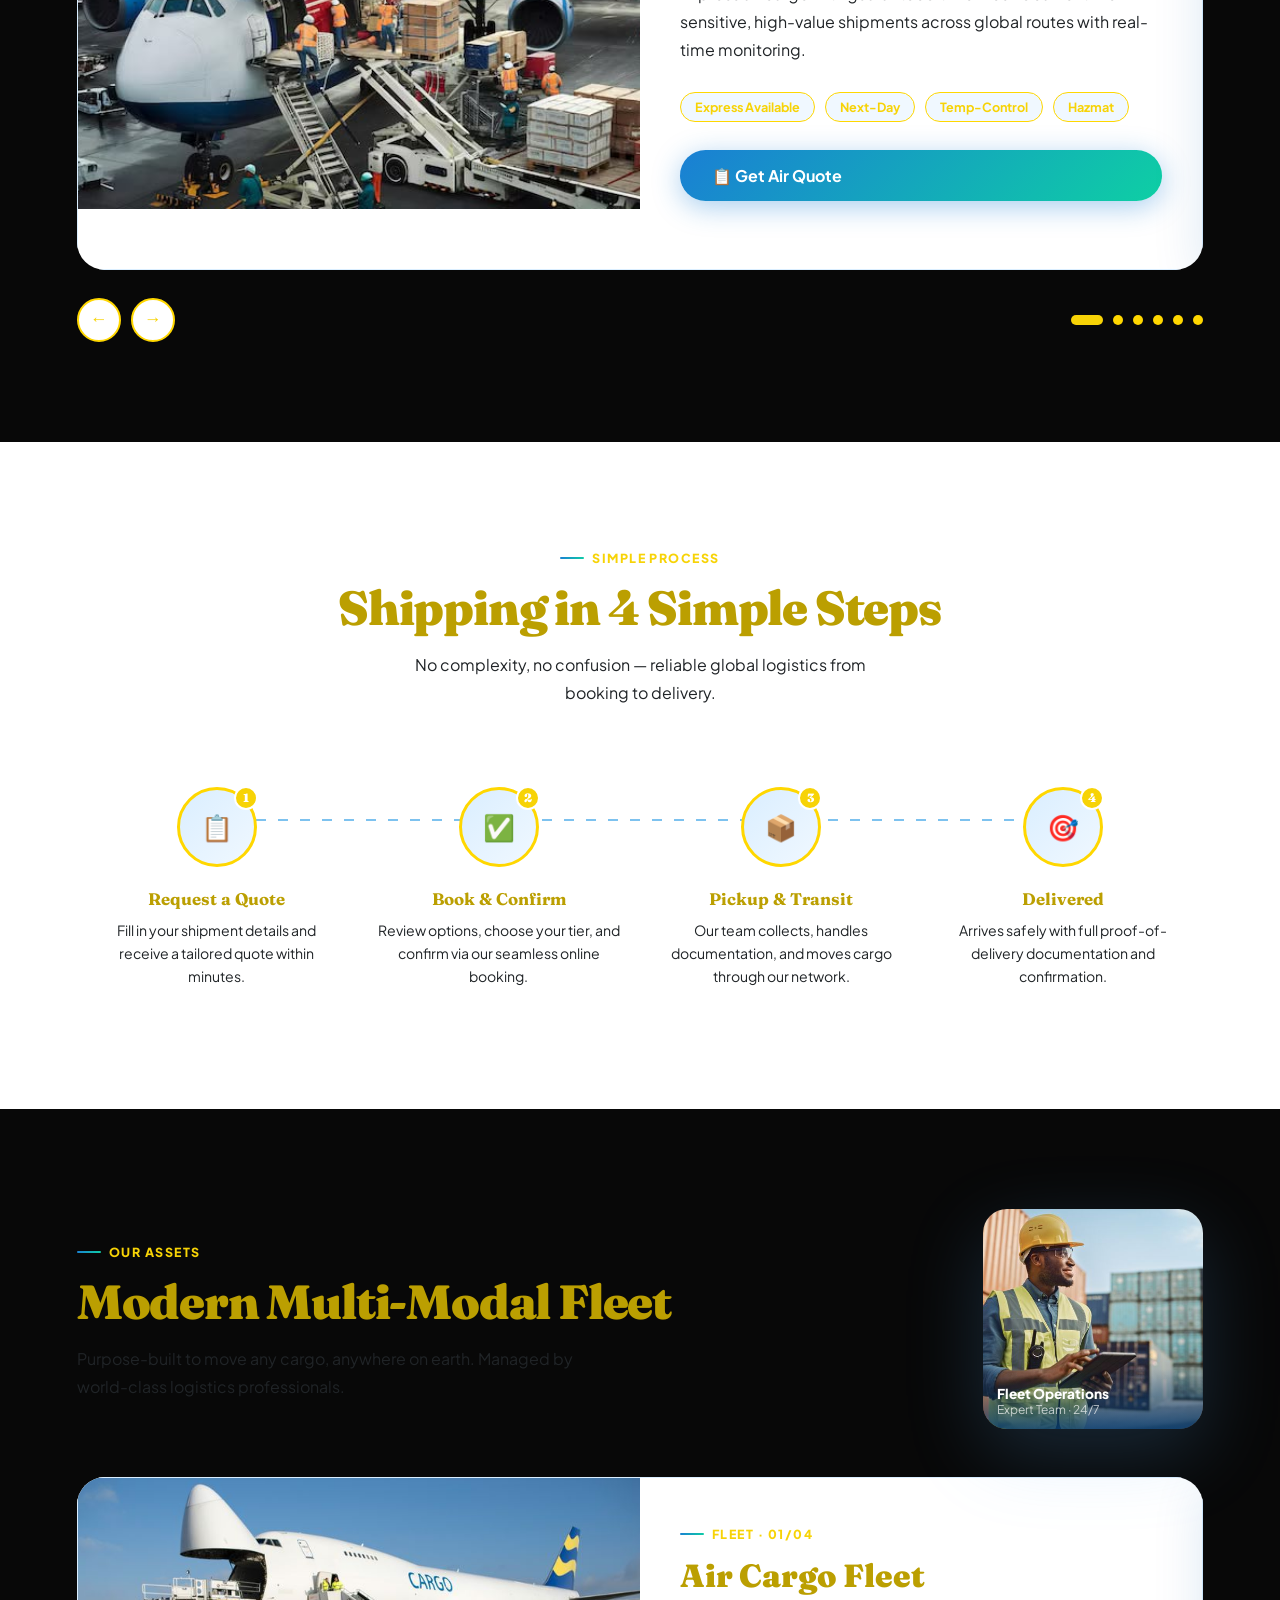
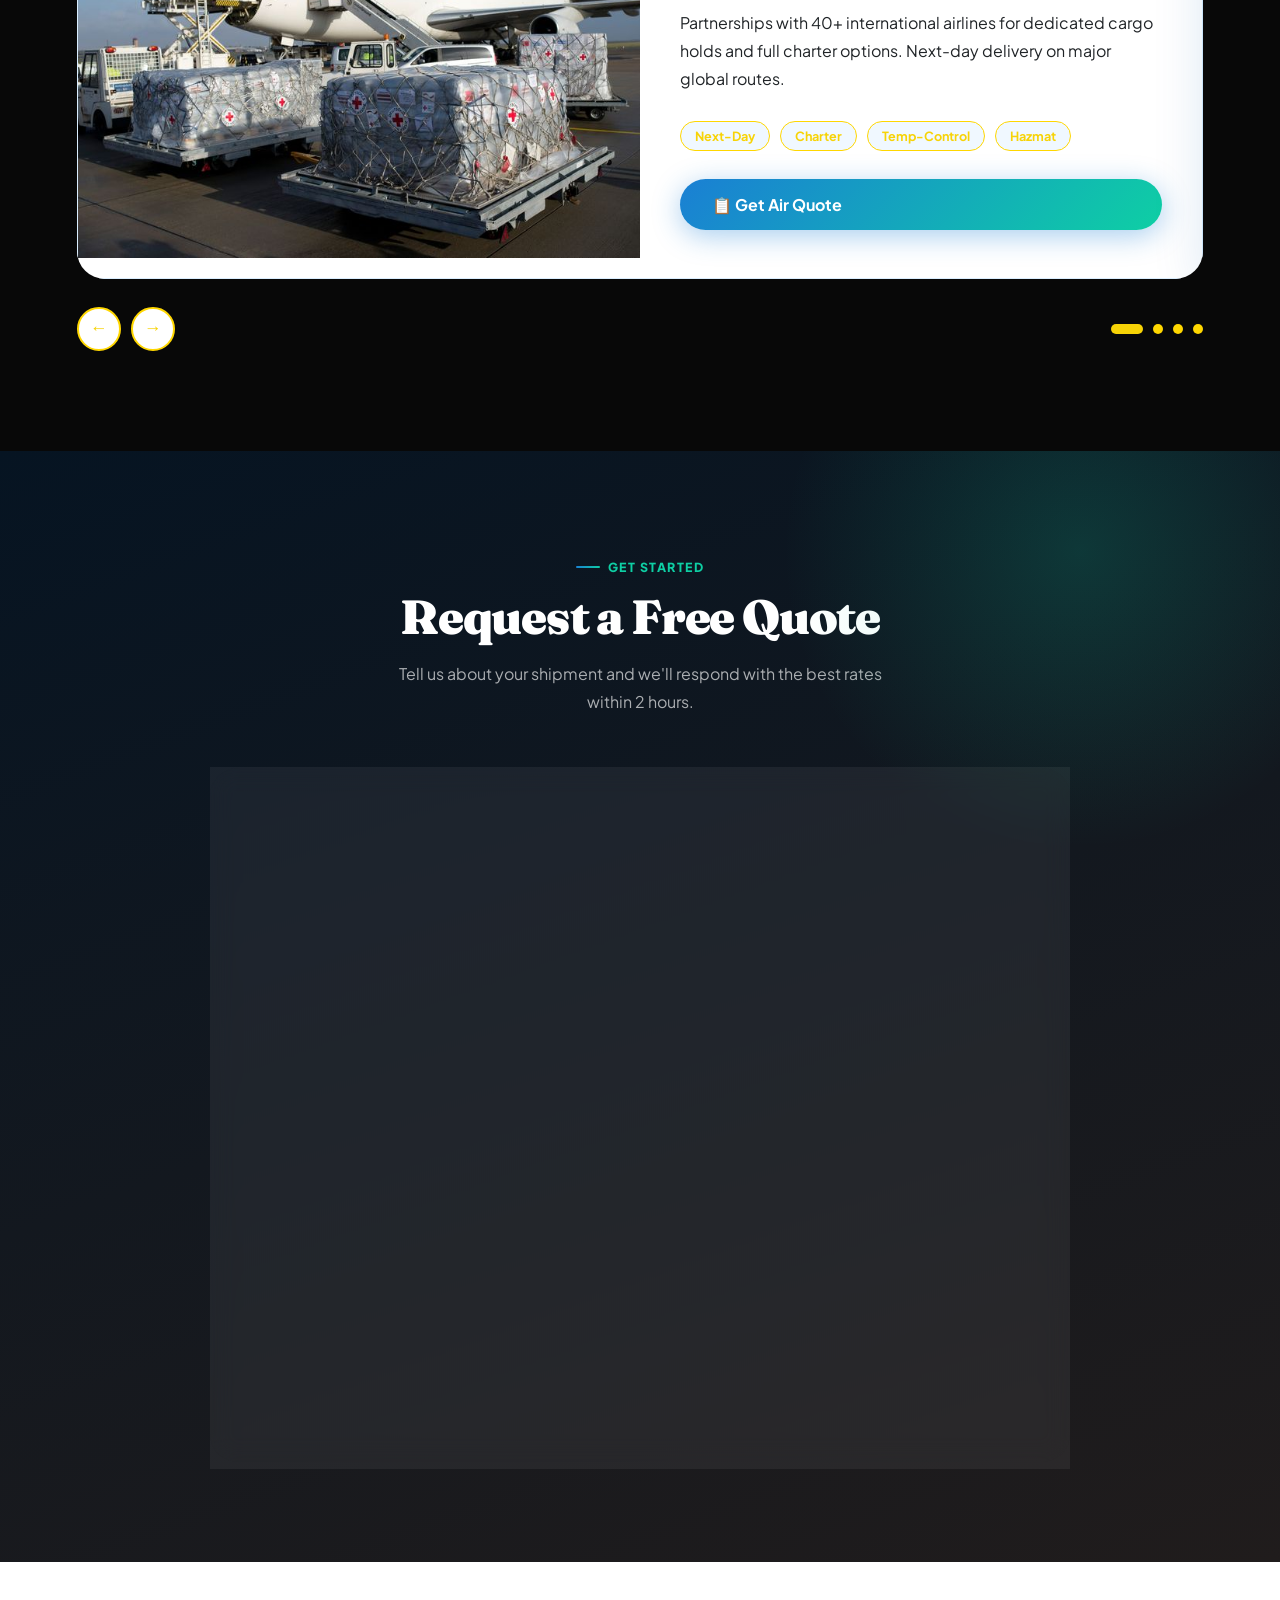
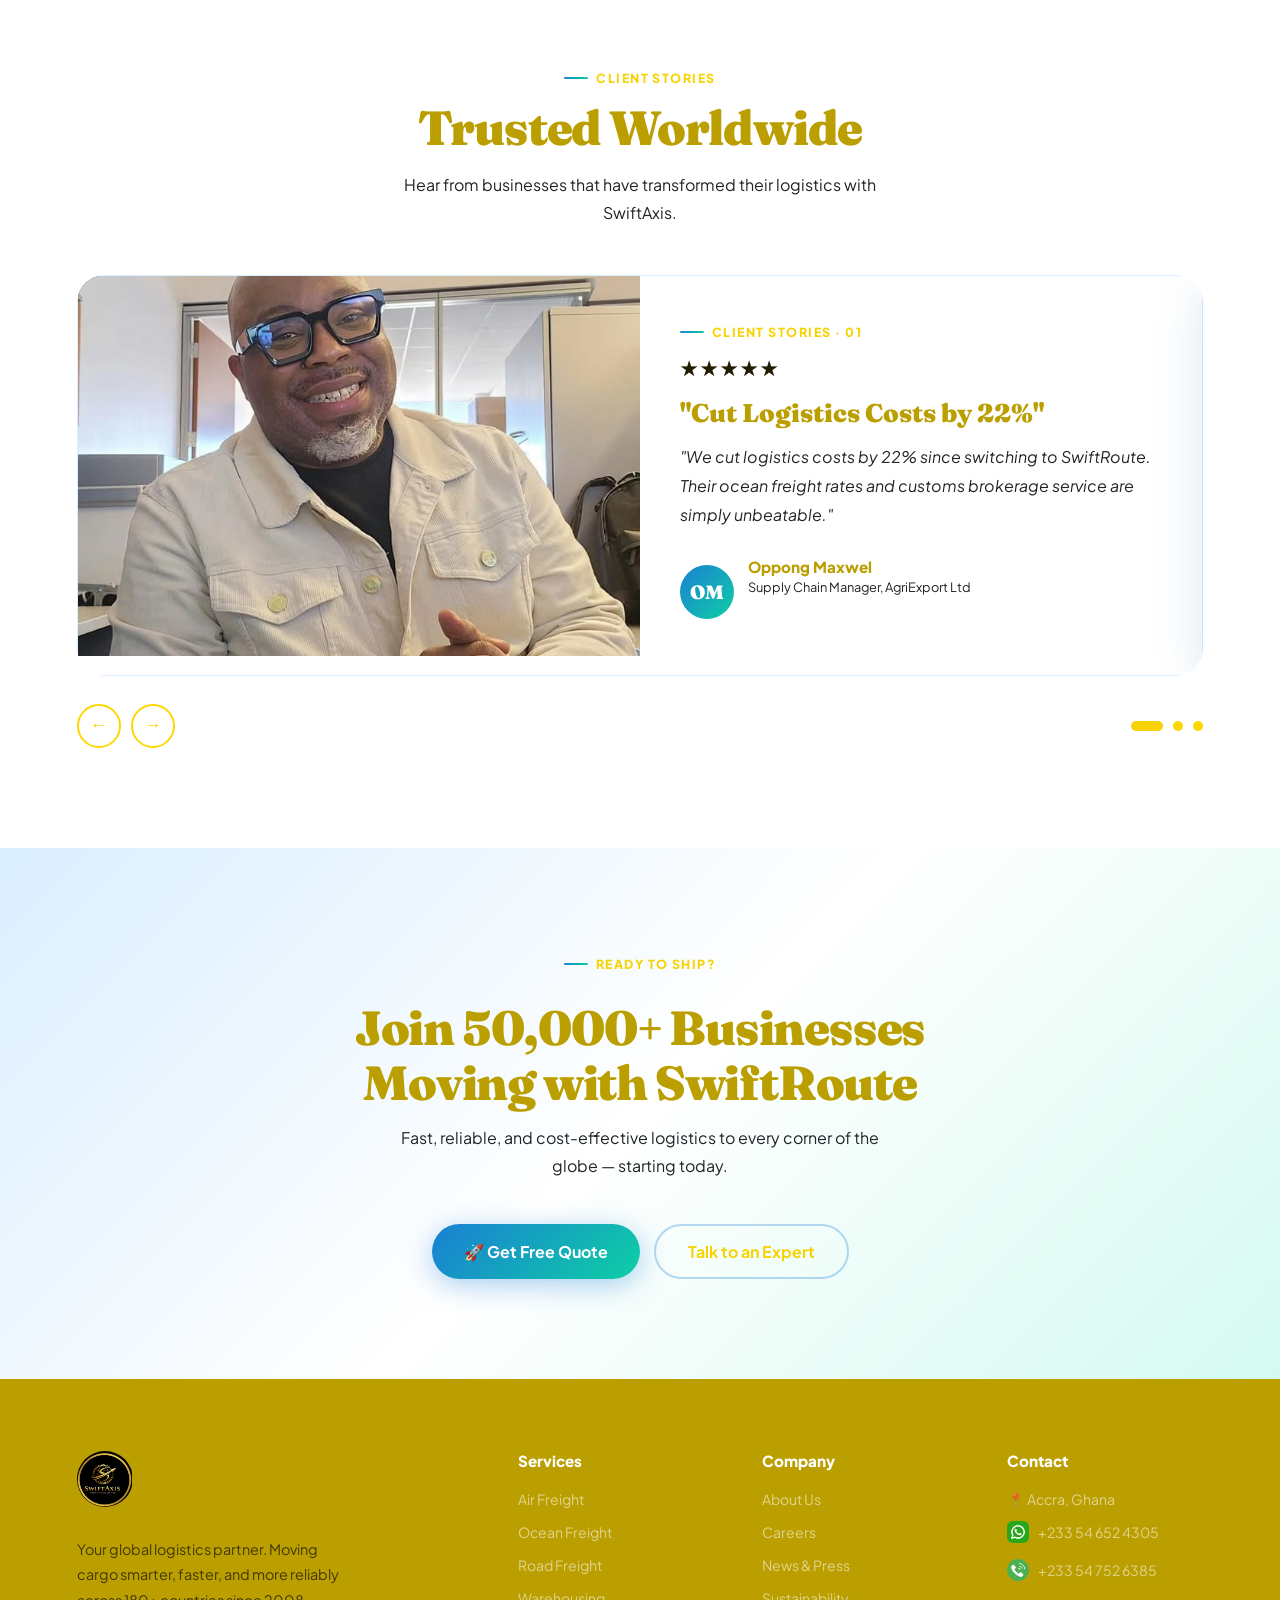
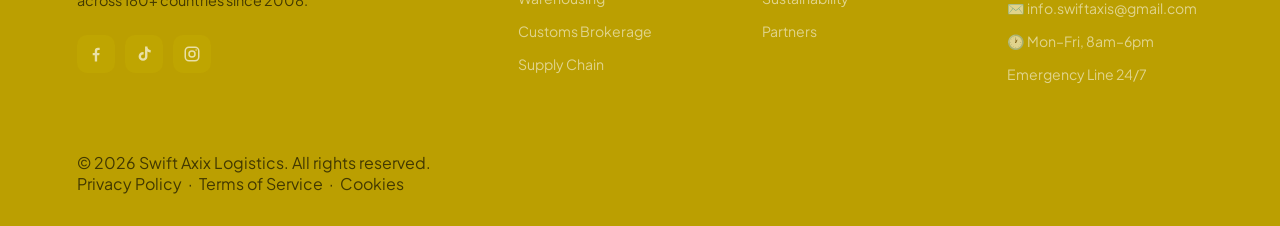
==== commit 482de15d: "updated" ====
--- a/index.html
+++ b/index.html
@@ -537,6 +537,7 @@
     .foot-desc { font-size: 0.9rem; line-height: 1.75; max-width: 280px; }
     .foot-socials { display: flex; gap: 10px; margin-top: 22px; }
     .foot-social { width: 38px; height: 38px; border-radius: 10px; background: rgba(233, 229, 10, 0.08); color: rgba(255,255,255,0.65); display: grid; place-items: center; text-decoration: none; font-size: 1rem; transition: all 0.25s; }
+    .foot-social svg { width: 18px; height: 18px; fill: currentColor; }
     .foot-social:hover { background: var(--blue-dd); color: white; transform: translateY(-2px); }
     .foot-col h4 { color: white; font-weight: 800; margin-bottom: 18px; font-size: 0.95rem; }
     .foot-col ul { list-style: none; } 
@@ -916,51 +917,27 @@
   <div class="fleet-slides-wrap">
     <div class="fleet-slides-inner" id="testiTrack">
       <div class="fleet-slide">
-        <div class="fleet-slide-img client-img f-sea" style="background:linear-gradient(135deg,#073d72 0%,#1a7fd4 50%,#0ecfa4 100%);display:grid;place-items:center;">
-          <!-- CLIENT PHOTO 1: save the photo in the images/clients folder and change the file name below. Delete these two lines if you have no photo. -->
-          <img class="client-photo" src="images/clients/client1.jpg" alt="Kwame Asante, TechServe Ghana" onerror="this.remove()">
-          <div style="text-align:center;padding:32px;"><div style="font-size:4rem;margin-bottom:16px;">🌍</div><div style="color:rgba(255,255,255,0.7);font-size:0.85rem;font-weight:700;letter-spacing:0.1em;text-transform:uppercase;">Client · 01/04</div></div>
-        </div>
-        <div class="fleet-slide-info">
-          <div class="sec-label">Client Stories · 01/04</div>
-          <div class="testi-stars" style="font-size:1.3rem;margin-bottom:16px;">★★★★★</div>
-          <h3 style="font-family:'Fraunces',serif;font-weight:900;font-size:1.6rem;margin-bottom:14px;">"Transformed Our Operations"</h3>
-          <p style="font-style:italic;color:var(--muted);line-height:1.8;margin-bottom:28px;">"SwiftRoute transformed our import operations. Shipments arrive on time, documentation is flawless, and the team is incredibly responsive."</p>
-          <div class="testi-author"><div class="t-avatar" style="width:54px;height:54px;font-size:1.2rem;">KA<!-- SMALL ROUND PHOTO 1 (optional) --><img src="images/clients/person1.jpg" alt="" onerror="this.remove()"></div><div class="t-info"><h4>Kwame Asante</h4><p>Operations Director, TechServe Ghana</p></div></div>
-        </div>
-      </div>
-      <div class="fleet-slide">
-     <div class="fleet-slide-img f-air" style="background:linear-gradient(135deg,#0d5fa8 0%,#1a7fd4 50%,#7dc2ef 100%);display:grid;place-items:center;"></div>
-        <div class="fleet-slide-info">
-          <div class="sec-label">Fleet · 01/04</div>
-          <h3>Client Stories</h3>
-          <p>"SwiftRoute transformed our import operations. Shipments arrive on time, documentation is flawless, and the team is incredibly responsive</p>
-          <div class="fleet-specs-row"><span class="fspec">Next-Day</span><span class="fspec">Charter</span><span class="fspec">Temp-Control</span><span class="fspec">Hazmat</span></div>
-          <button class="btn-gradient" onclick="document.getElementById('quote').scrollIntoView({behavior:'smooth'})">📋 Get Air Quote</button>
-        </div>
-      </div>  
-      <div class="fleet-slide">
         <div class="fleet-slide-img client-img f-air" style="background:linear-gradient(135deg,#0d5fa8 0%,#1a7fd4 50%,#7dc2ef 100%);display:grid;place-items:center;">
           <!-- CLIENT PHOTO 2: save the photo in the images/clients folder and change the file name below. Delete these two lines if you have no photo. -->
-          <img class="client-photo" src="images/clients/client2.jpg" alt="Sarah Boateng, AgriExport Ltd" onerror="this.remove()">
-          <div style="text-align:center;padding:32px;"><div style="font-size:4rem;margin-bottom:16px;">💰</div><div style="color:rgba(255,255,255,0.7);font-size:0.85rem;font-weight:700;letter-spacing:0.1em;text-transform:uppercase;">Client · 02/04</div></div>
+          <img class="client-photo" src="image/customer 1.jpg" alt="Oppong Maxwel, AgriExport Ltd" onerror="this.remove()">
+          <div style="text-align:center;padding:32px;"><div style="font-size:4rem;margin-bottom:16px;">💰</div><div style="color:rgba(255,255,255,0.7);font-size:0.85rem;font-weight:700;letter-spacing:0.1em;text-transform:uppercase;">Client · 01/03</div></div>
         </div>
         <div class="fleet-slide-info">
-          <div class="sec-label">Client Stories · 02/04</div>
+          <div class="sec-label">Client Stories · 01</div>
           <div class="testi-stars" style="font-size:1.3rem;margin-bottom:16px;">★★★★★</div>
           <h3 style="font-family:'Fraunces',serif;font-weight:900;font-size:1.6rem;margin-bottom:14px;">"Cut Logistics Costs by 22%"</h3>
           <p style="font-style:italic;color:var(--muted);line-height:1.8;margin-bottom:28px;">"We cut logistics costs by 22% since switching to SwiftRoute. Their ocean freight rates and customs brokerage service are simply unbeatable."</p>
-          <div class="testi-author"><div class="t-avatar" style="width:54px;height:54px;font-size:1.2rem;">SB<!-- SMALL ROUND PHOTO 2 (optional) --><img src="images/clients/person2.jpg" alt="" onerror="this.remove()"></div><div class="t-info"><h4>Sarah Boateng</h4><p>Supply Chain Manager, AgriExport Ltd</p></div></div>
+          <div class="testi-author"><div class="t-avatar" style="width:54px;height:54px;font-size:1.2rem;">OM<!-- SMALL ROUND PHOTO 2 (optional) --><img src="images/clients/person2.jpg" alt="" onerror="this.remove()"></div><div class="t-info"><h4>Oppong Maxwel</h4><p>Supply Chain Manager, AgriExport Ltd</p></div></div>
         </div>
       </div>
       <div class="fleet-slide">
         <div class="fleet-slide-img client-img f-road" style="background:linear-gradient(135deg,#073d72 0%,#0ecfa4 100%);display:grid;place-items:center;">
           <!-- CLIENT PHOTO 3: save the photo in the images/clients folder and change the file name below. Delete these two lines if you have no photo. -->
-          <img class="client-photo" src="images/clients/client3.jpg" alt="Michael Osei, MedSupply Africa" onerror="this.remove()">
-          <div style="text-align:center;padding:32px;"><div style="font-size:4rem;margin-bottom:16px;">✈️</div><div style="color:rgba(255,255,255,0.7);font-size:0.85rem;font-weight:700;letter-spacing:0.1em;text-transform:uppercase;">Client · 03/04</div></div>
+          <img class="client-photo" src="image/customer 2.jpg" alt="Michael Osei, MedSupply Africa" onerror="this.remove()">
+          <div style="text-align:center;padding:32px;"><div style="font-size:4rem;margin-bottom:16px;">✈️</div><div style="color:rgba(255,255,255,0.7);font-size:0.85rem;font-weight:700;letter-spacing:0.1em;text-transform:uppercase;">Client · 02/03</div></div>
         </div>
         <div class="fleet-slide-info">
-          <div class="sec-label">Client Stories · 03/04</div>
+          <div class="sec-label">Client Stories · 02</div>
           <div class="testi-stars" style="font-size:1.3rem;margin-bottom:16px;">★★★★★</div>
           <h3 style="font-family:'Fraunces',serif;font-weight:900;font-size:1.6rem;margin-bottom:14px;">"Delivered in 48 Hours"</h3>
           <p style="font-style:italic;color:var(--muted);line-height:1.8;margin-bottom:28px;">"Their air freight team handled our urgent medical equipment shipment with exceptional professionalism. Delivered in 48 hours, perfectly intact."</p>
@@ -970,11 +947,11 @@
       <div class="fleet-slide">
         <div class="fleet-slide-img client-img f-rail" style="background:linear-gradient(135deg,#1a7fd4 0%,#073d72 100%);display:grid;place-items:center;">
           <!-- CLIENT PHOTO 4: save the photo in the images/clients folder and change the file name below. Delete these two lines if you have no photo. -->
-          <img class="client-photo" src="images/clients/client4.jpg" alt="Ama Kumi, Goldfields Mining" onerror="this.remove()">
-          <div style="text-align:center;padding:32px;"><div style="font-size:4rem;margin-bottom:16px;">🏆</div><div style="color:rgba(255,255,255,0.7);font-size:0.85rem;font-weight:700;letter-spacing:0.1em;text-transform:uppercase;">Client · 04/04</div></div>
+          <img class="client-photo" src="image/customer 4.jpg" alt="Ama Kumi, Goldfields Mining" onerror="this.remove()">
+          <div style="text-align:center;padding:32px;"><div style="font-size:4rem;margin-bottom:16px;">🏆</div><div style="color:rgba(255,255,255,0.7);font-size:0.85rem;font-weight:700;letter-spacing:0.1em;text-transform:uppercase;">Client · 03/03</div></div>
         </div>
         <div class="fleet-slide-info">
-          <div class="sec-label">Client Stories · 04/04</div>
+          <div class="sec-label">Client Stories · 03</div>
           <div class="testi-stars" style="font-size:1.3rem;margin-bottom:16px;">★★★★★</div>
           <h3 style="font-family:'Fraunces',serif;font-weight:900;font-size:1.6rem;margin-bottom:14px;">"Best Supply Chain Decision"</h3>
           <p style="font-style:italic;color:var(--muted);line-height:1.8;margin-bottom:28px;">"Partnering with SwiftRoute was the best supply chain decision we've made. Their visibility platform and proactive communication set them apart."</p>
@@ -1010,9 +987,9 @@
       <a href="#" class="foot-logo"><img src="[data-uri]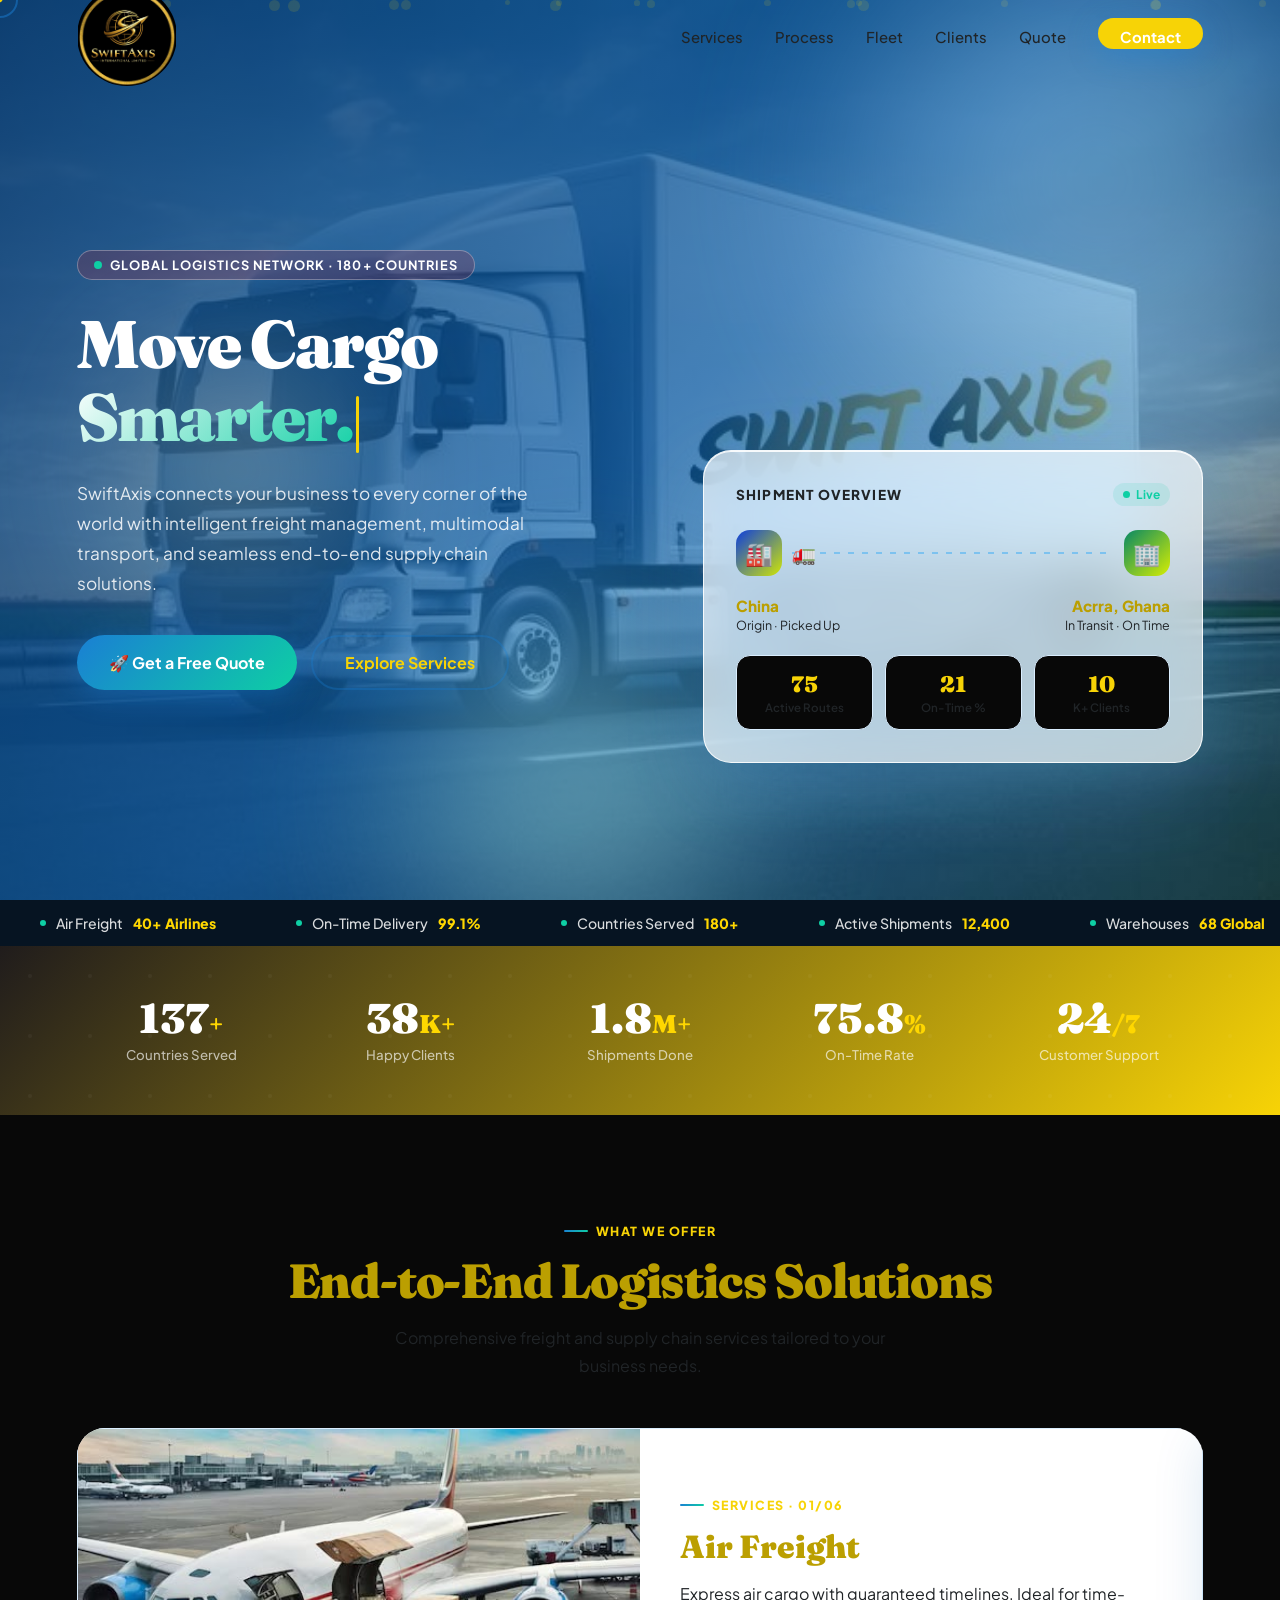
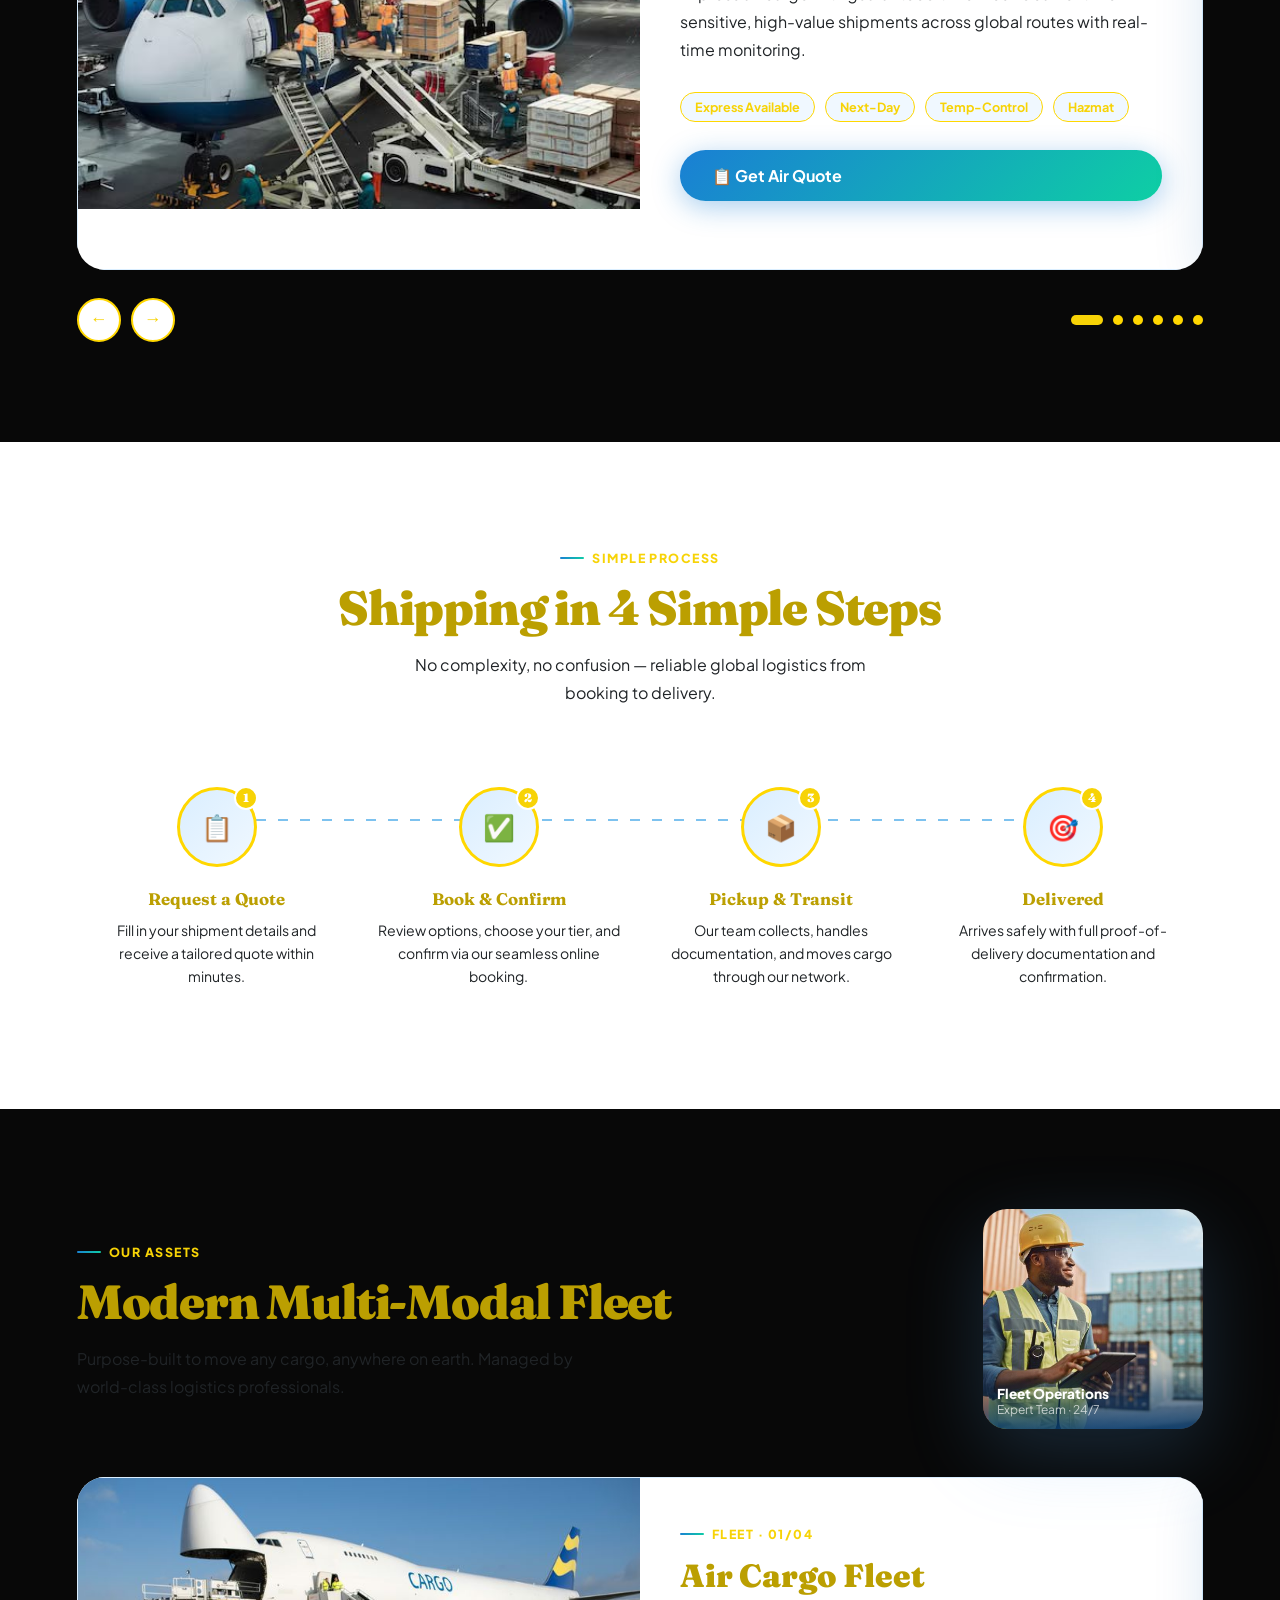
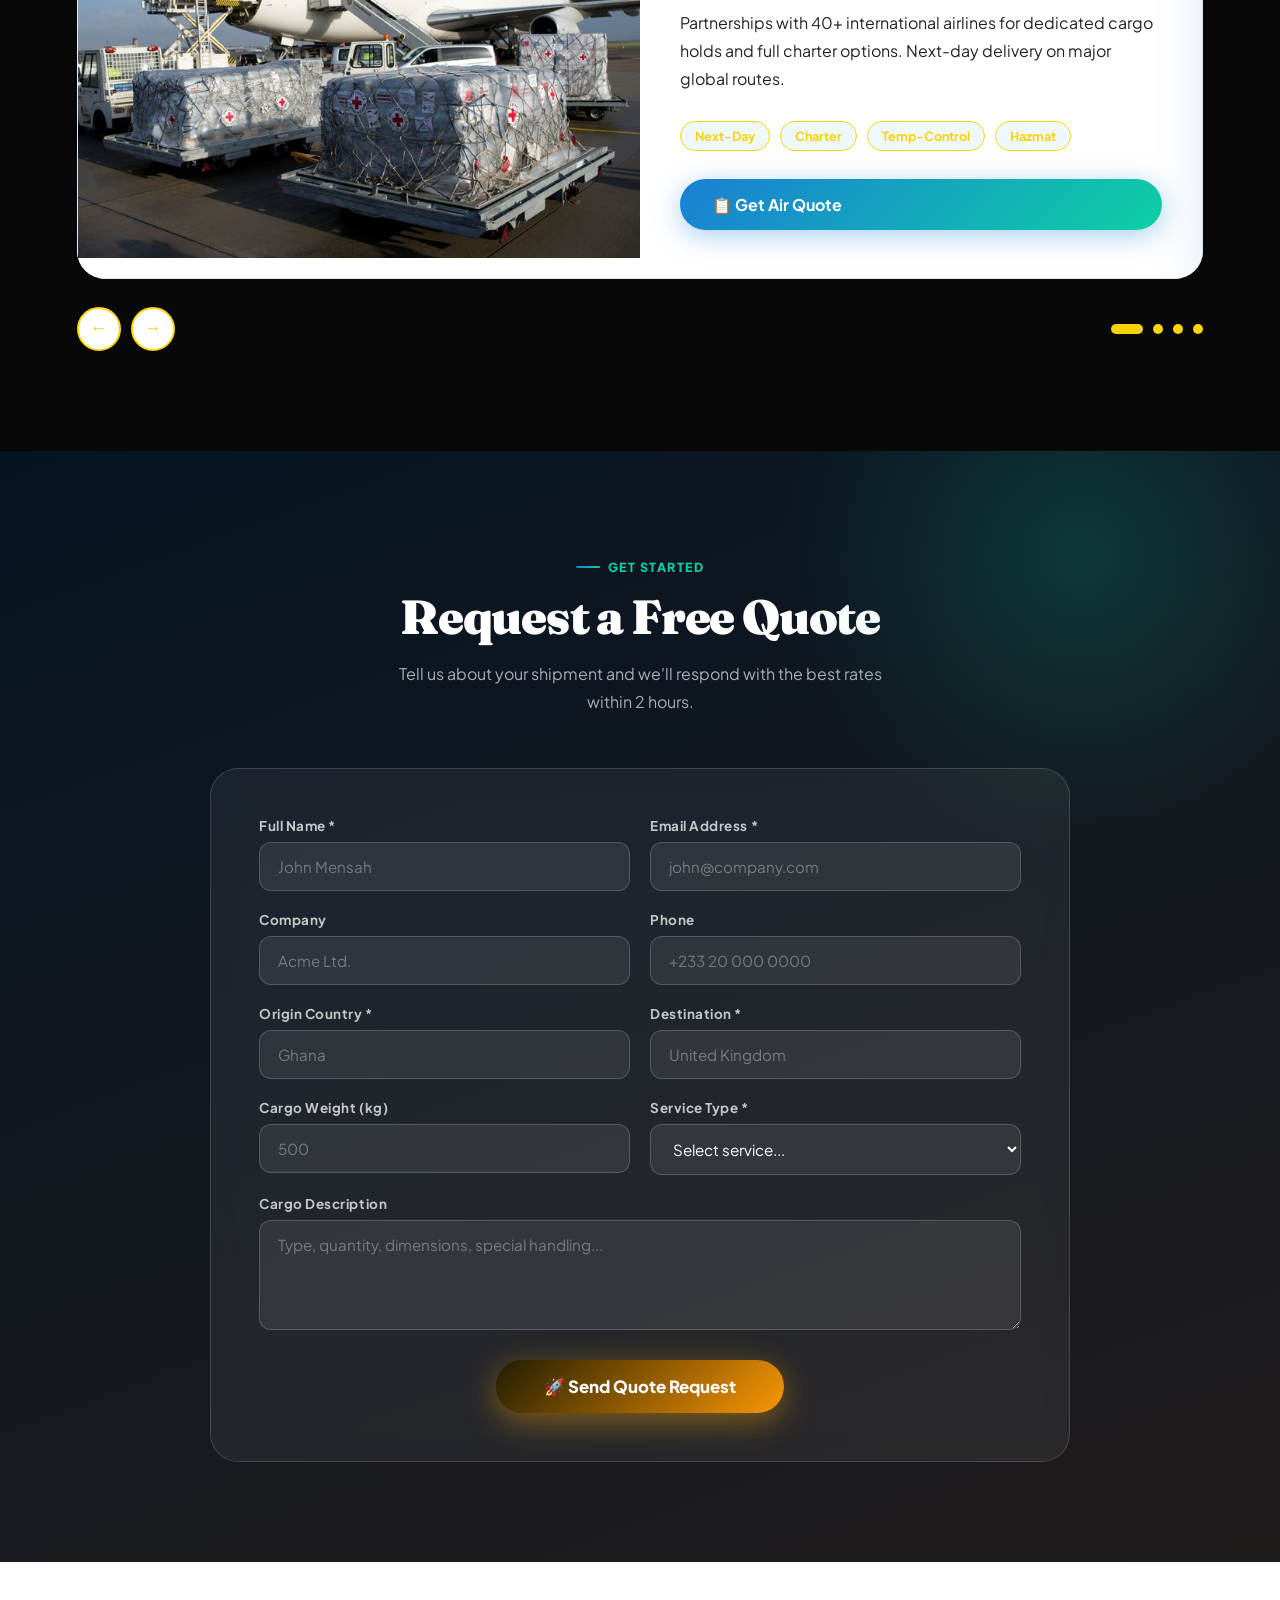
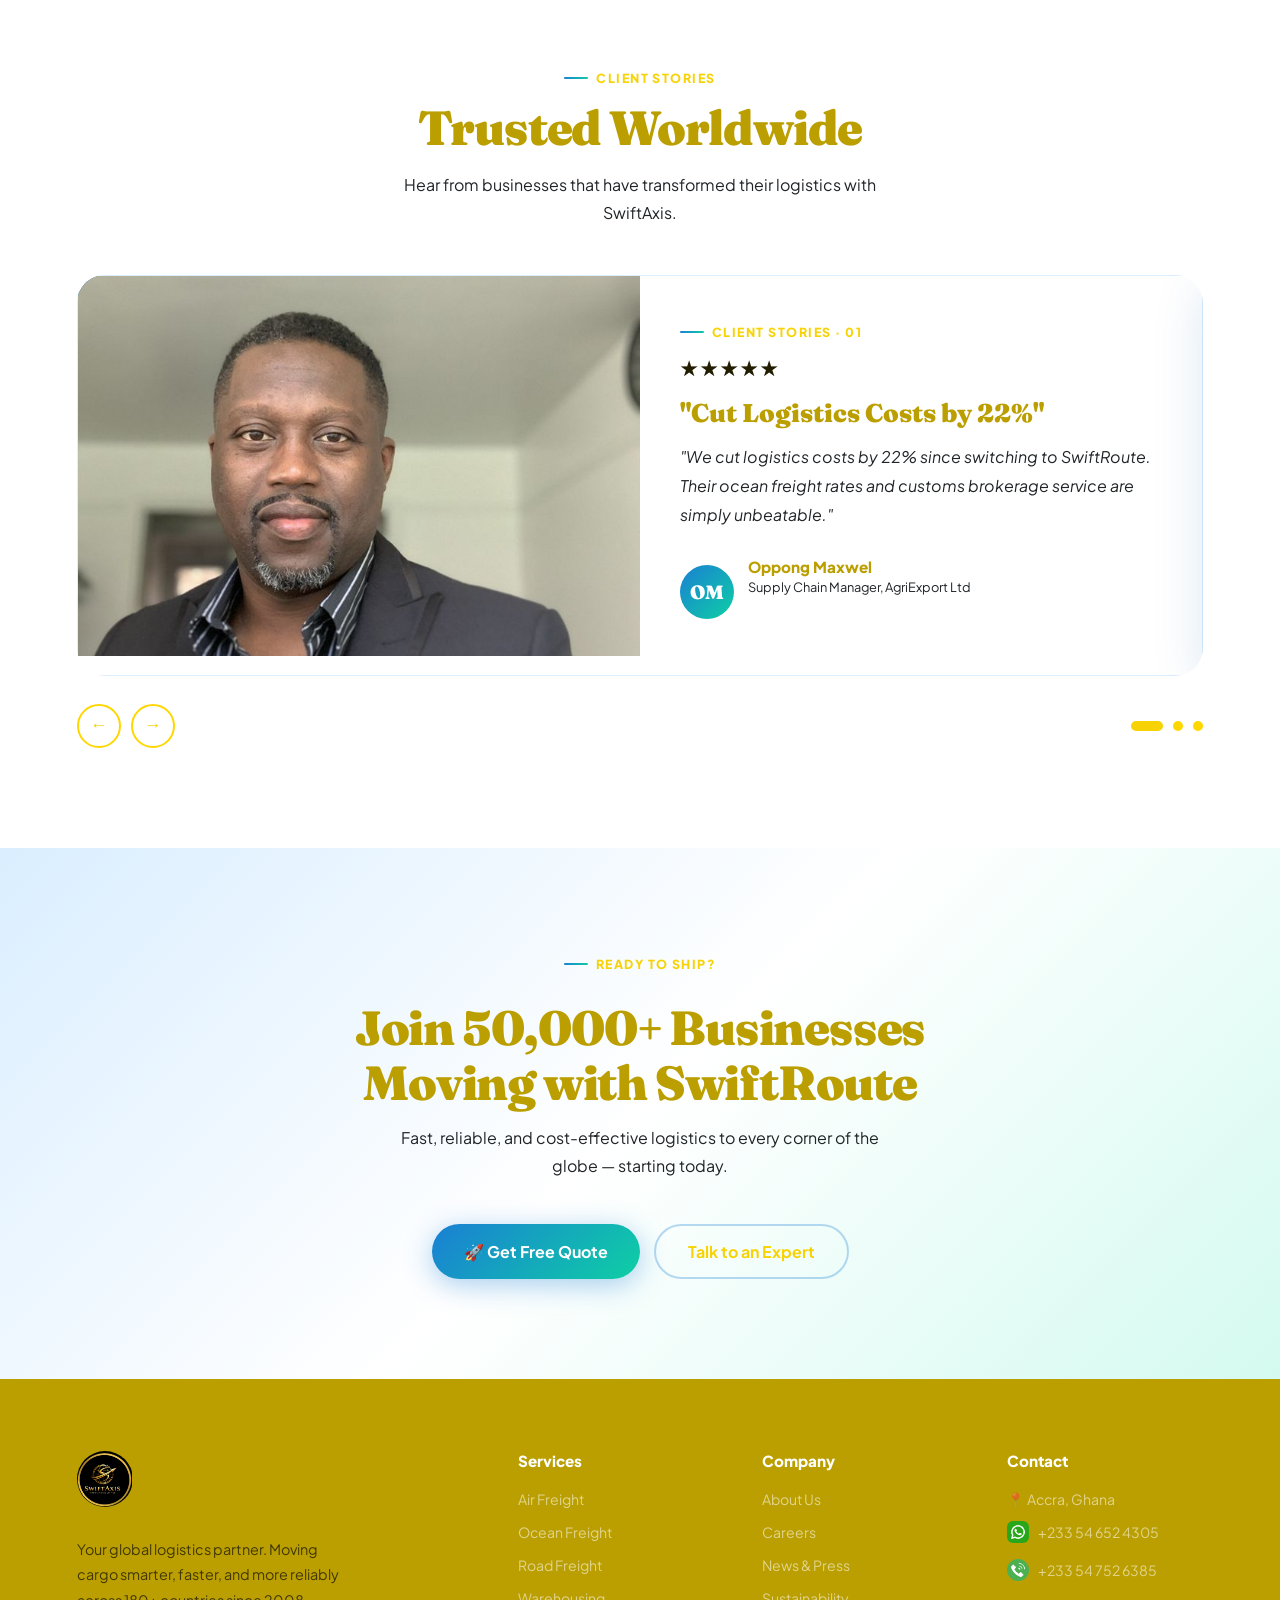
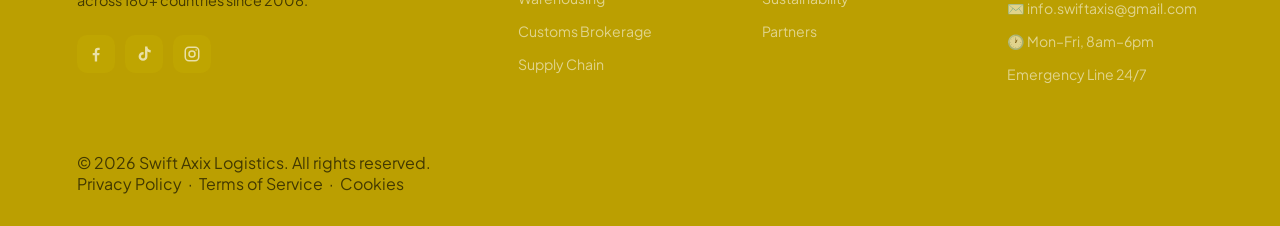
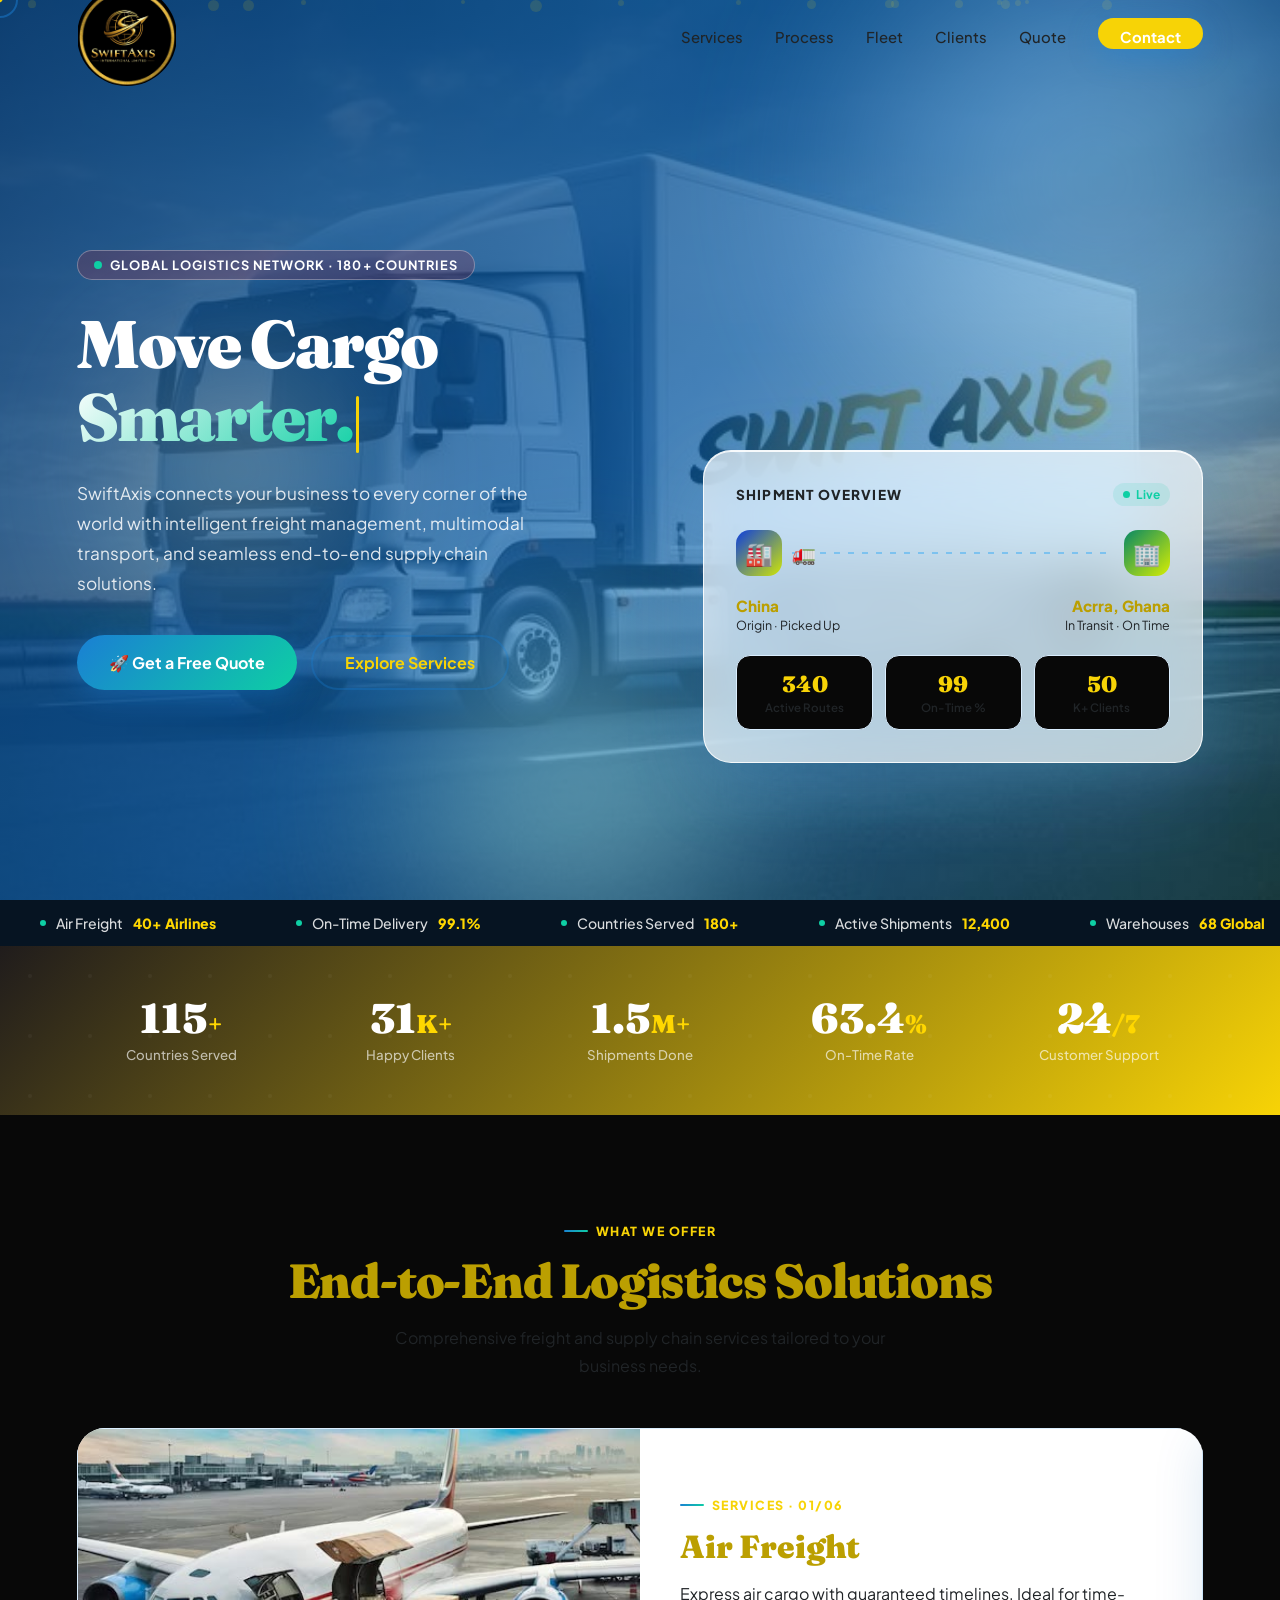
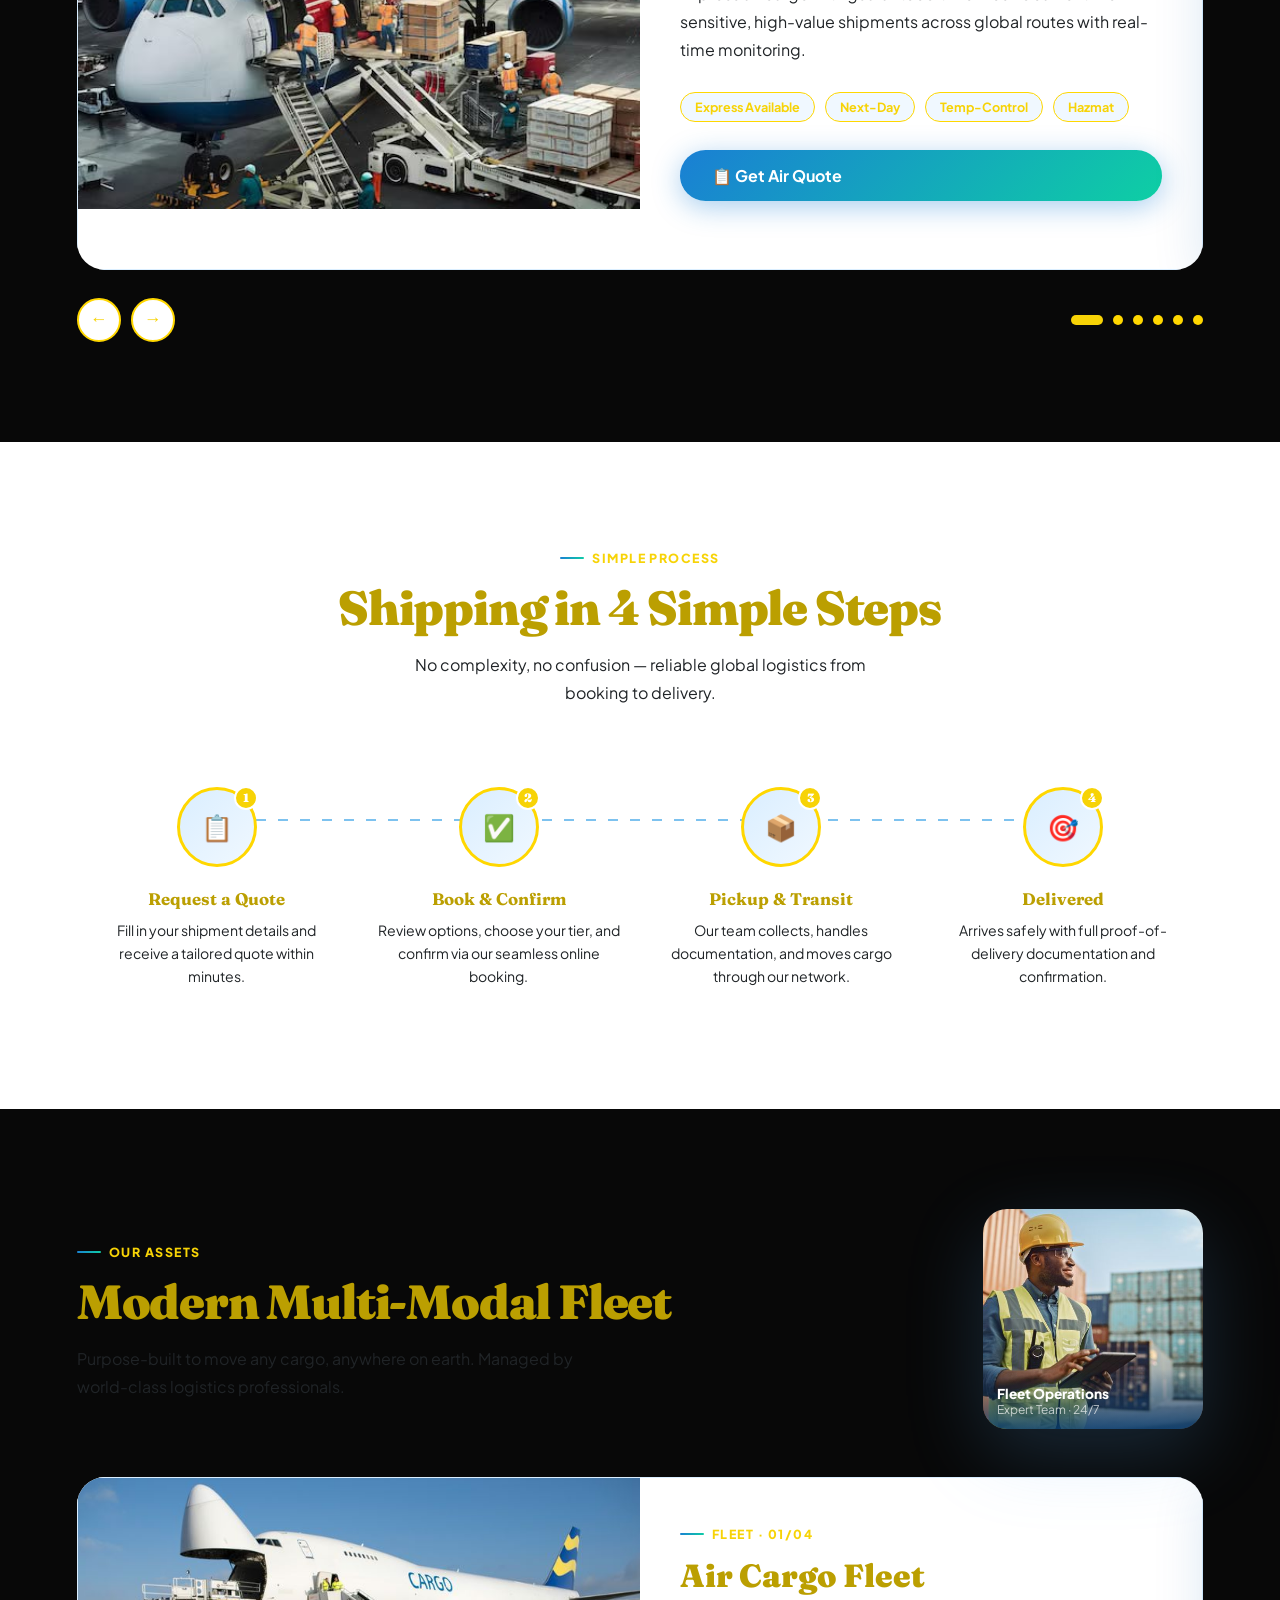
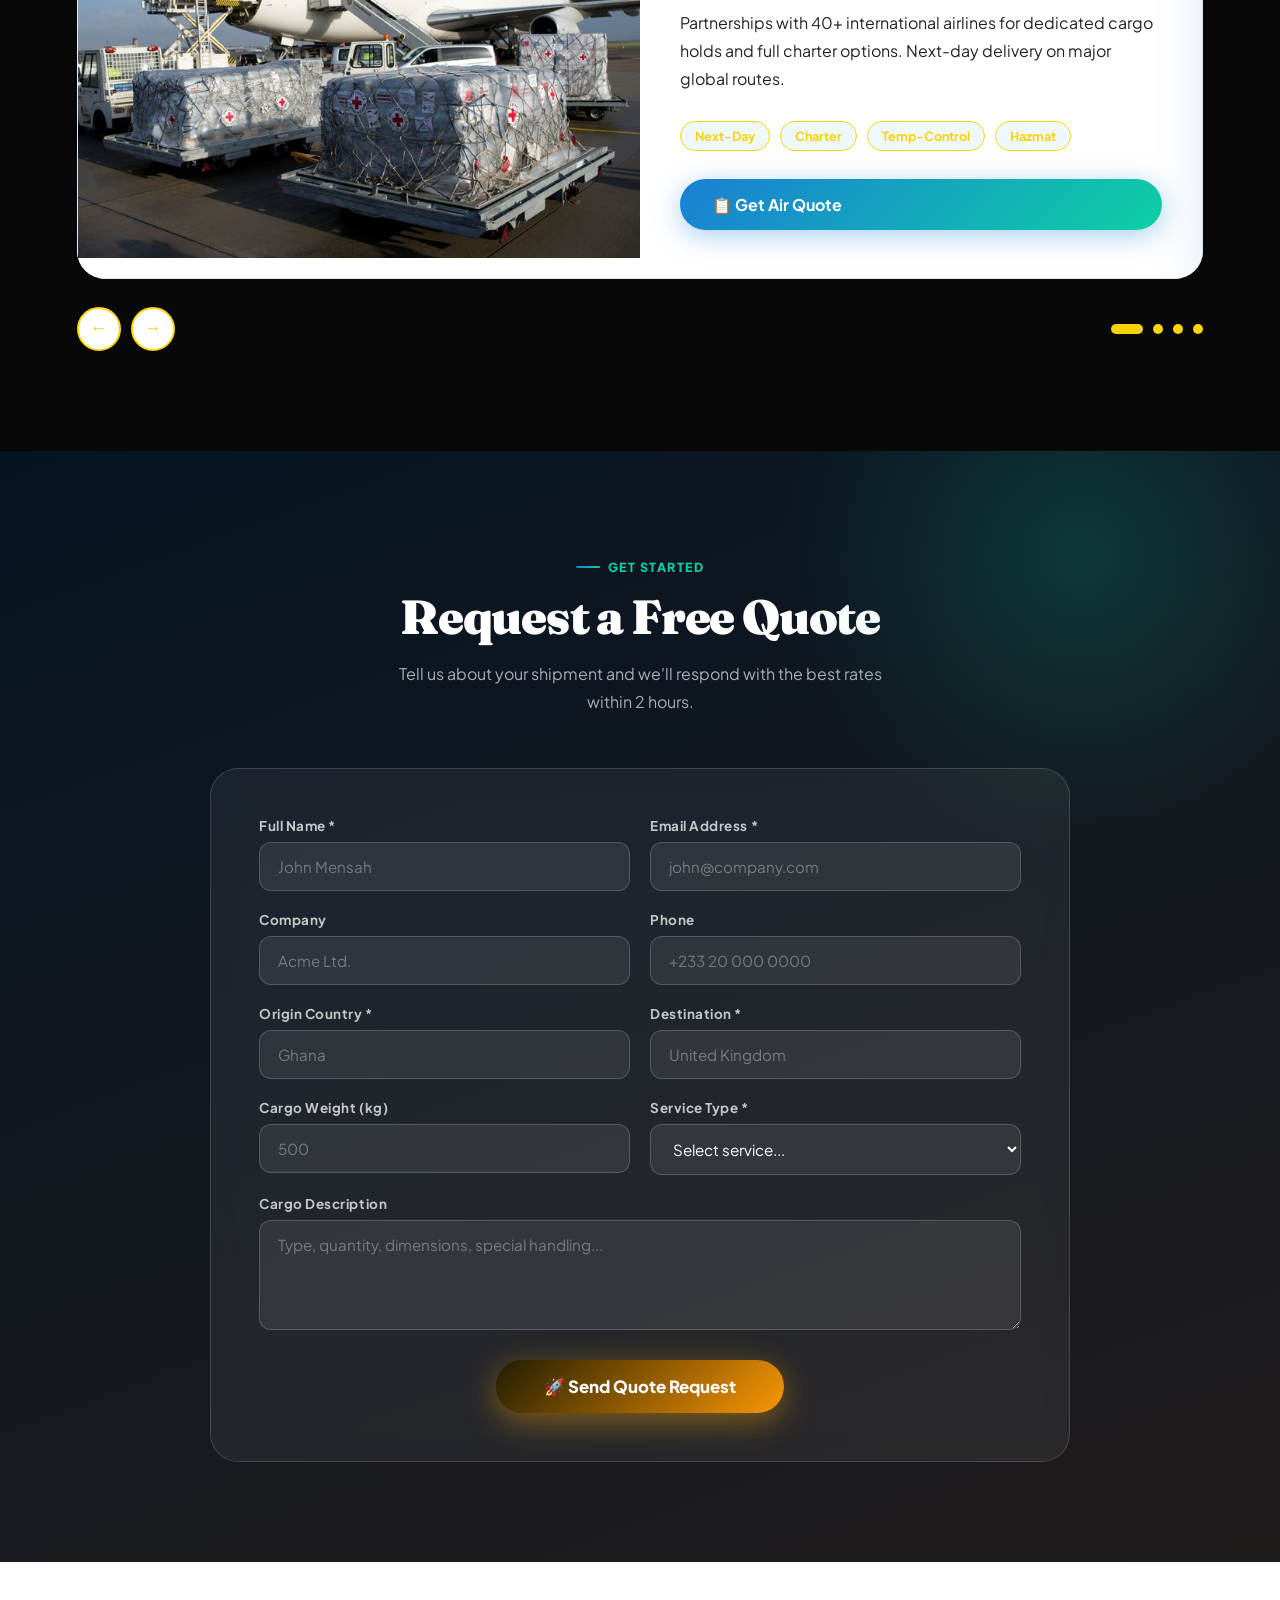
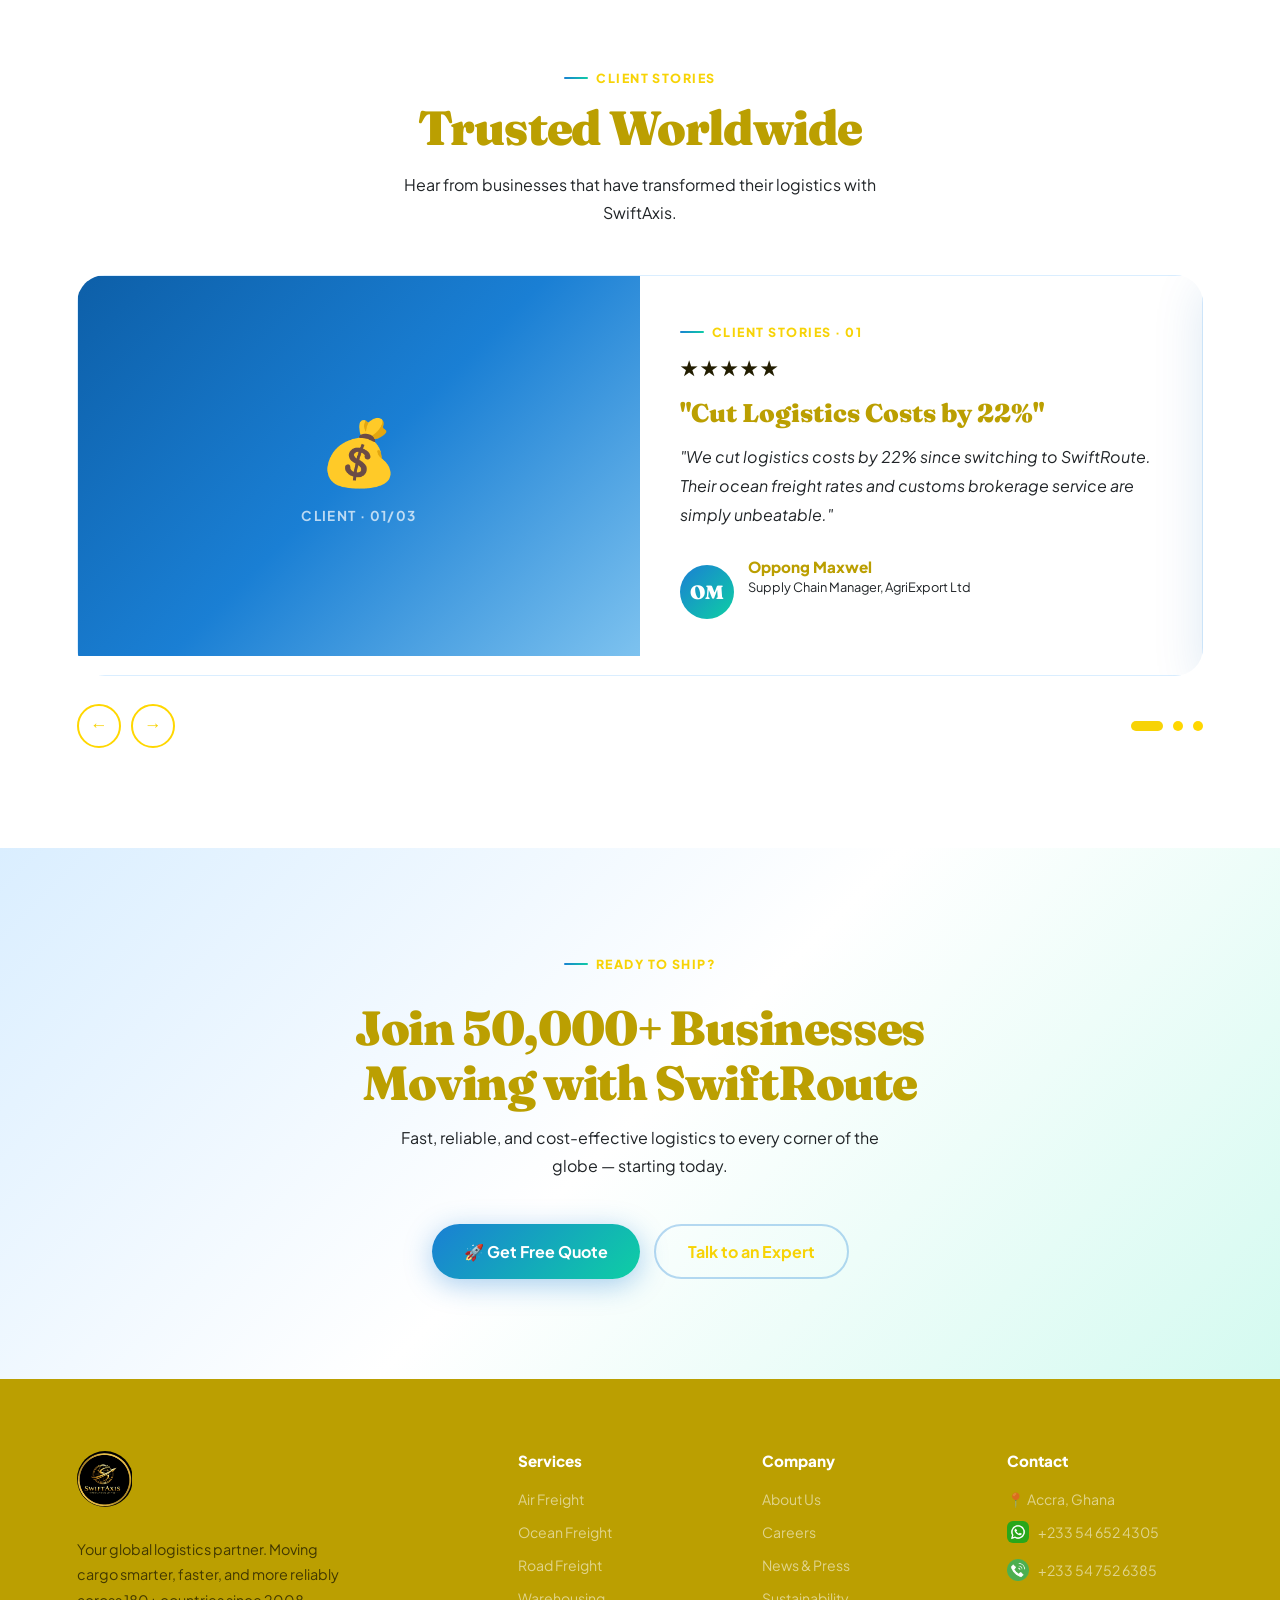
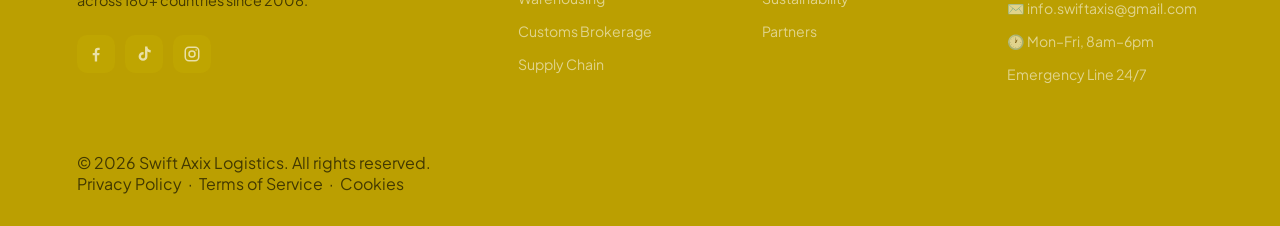
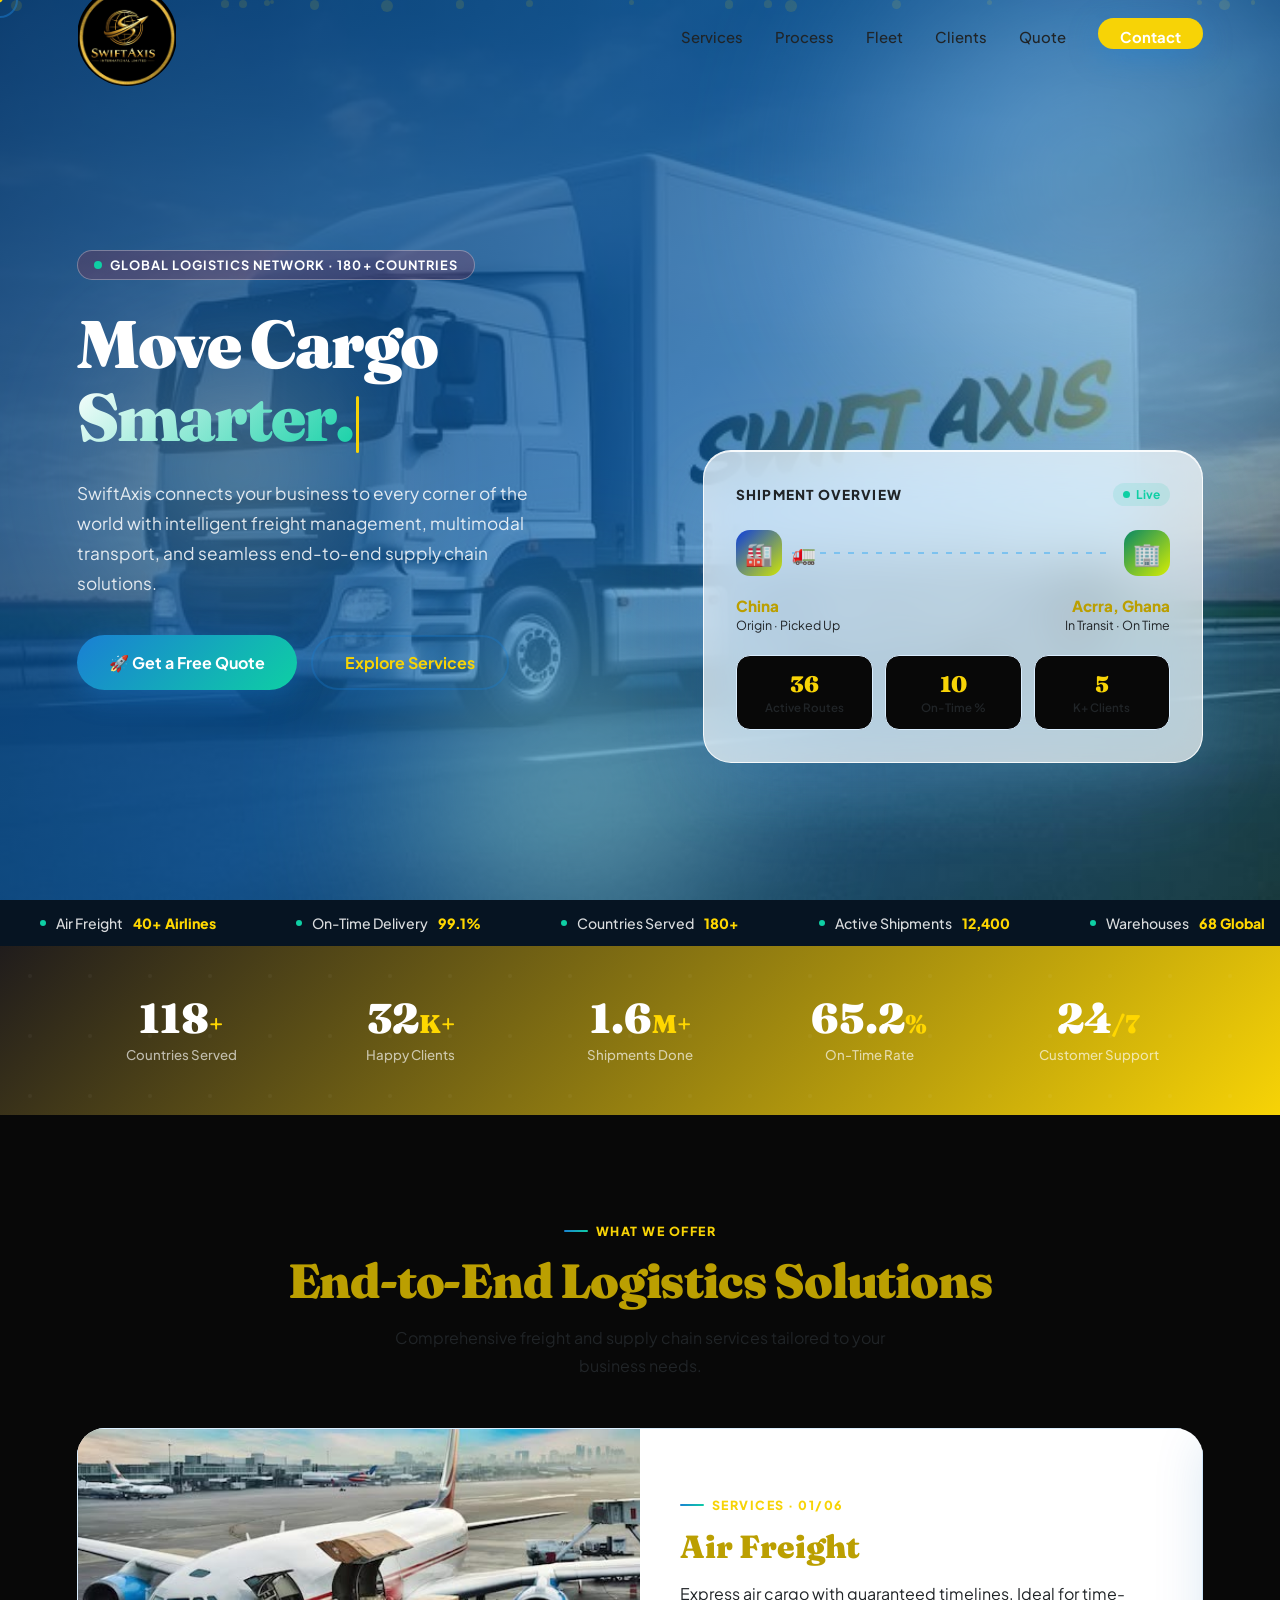
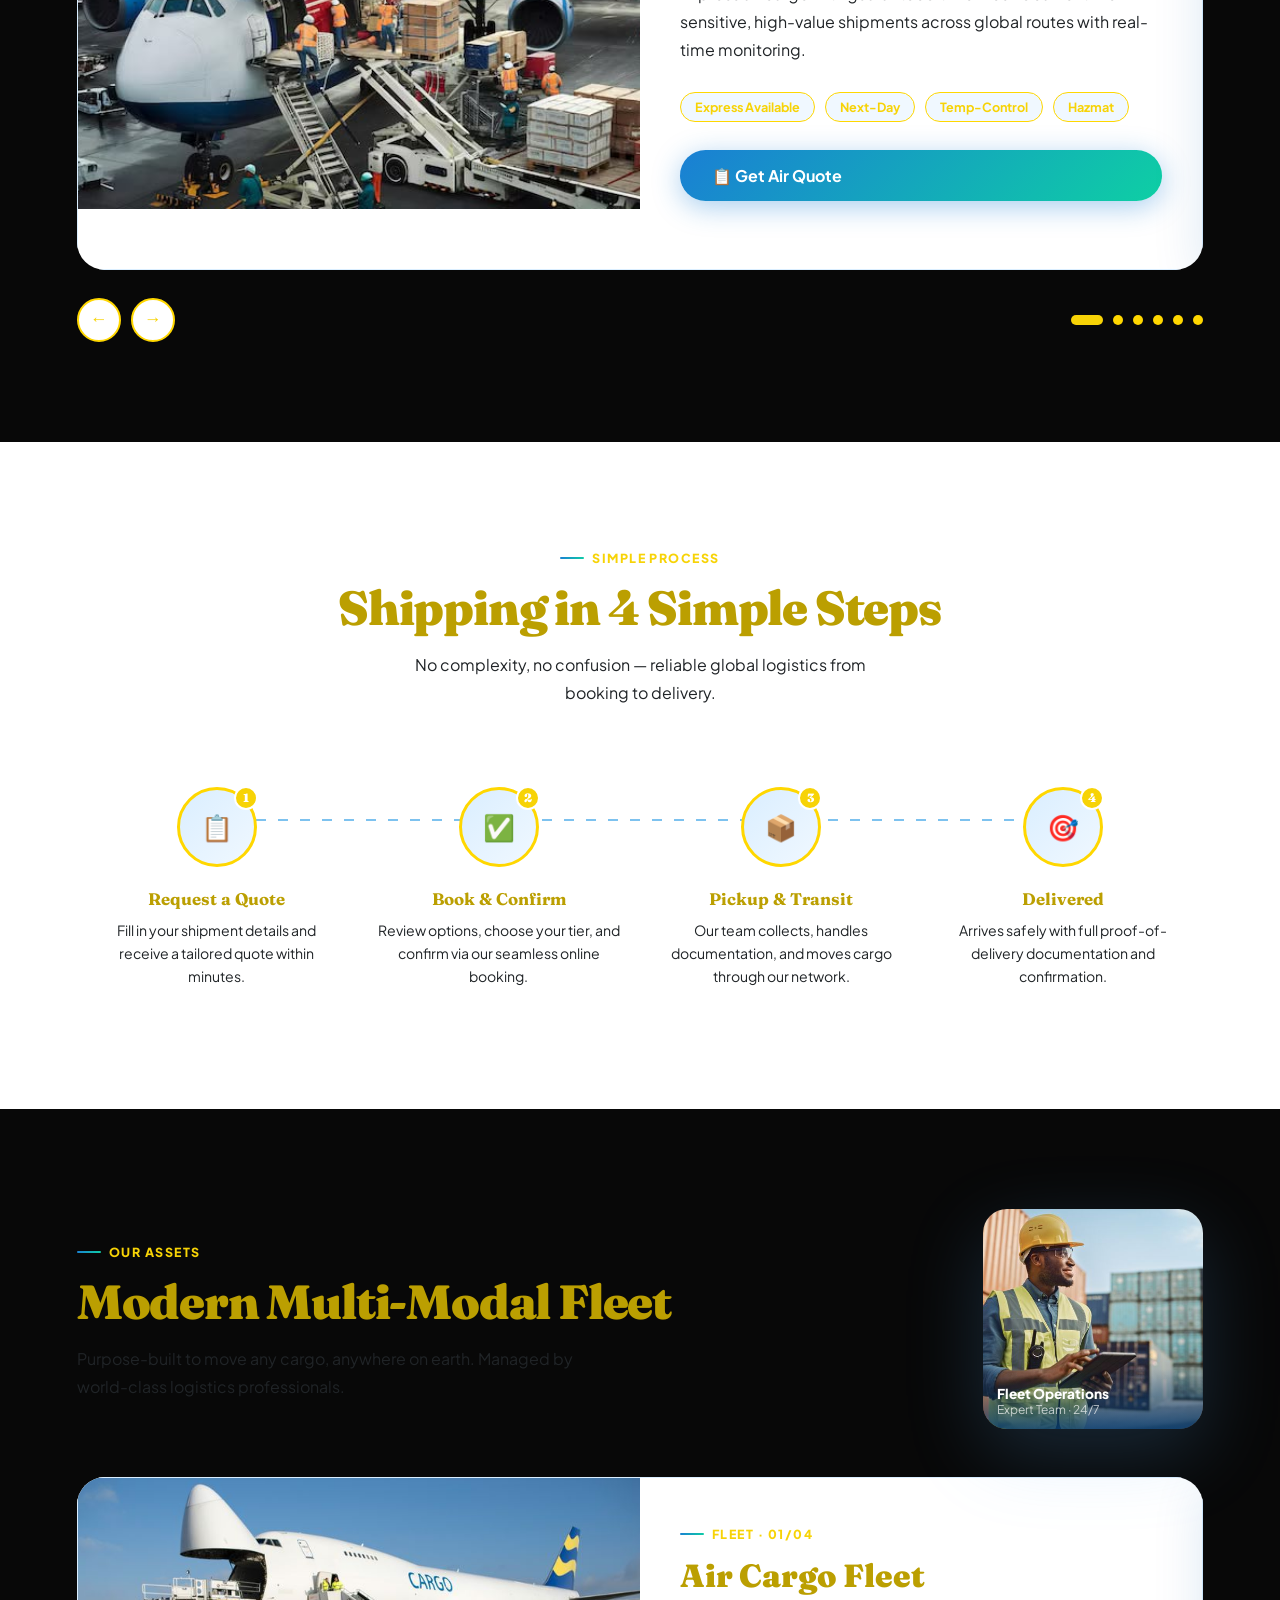
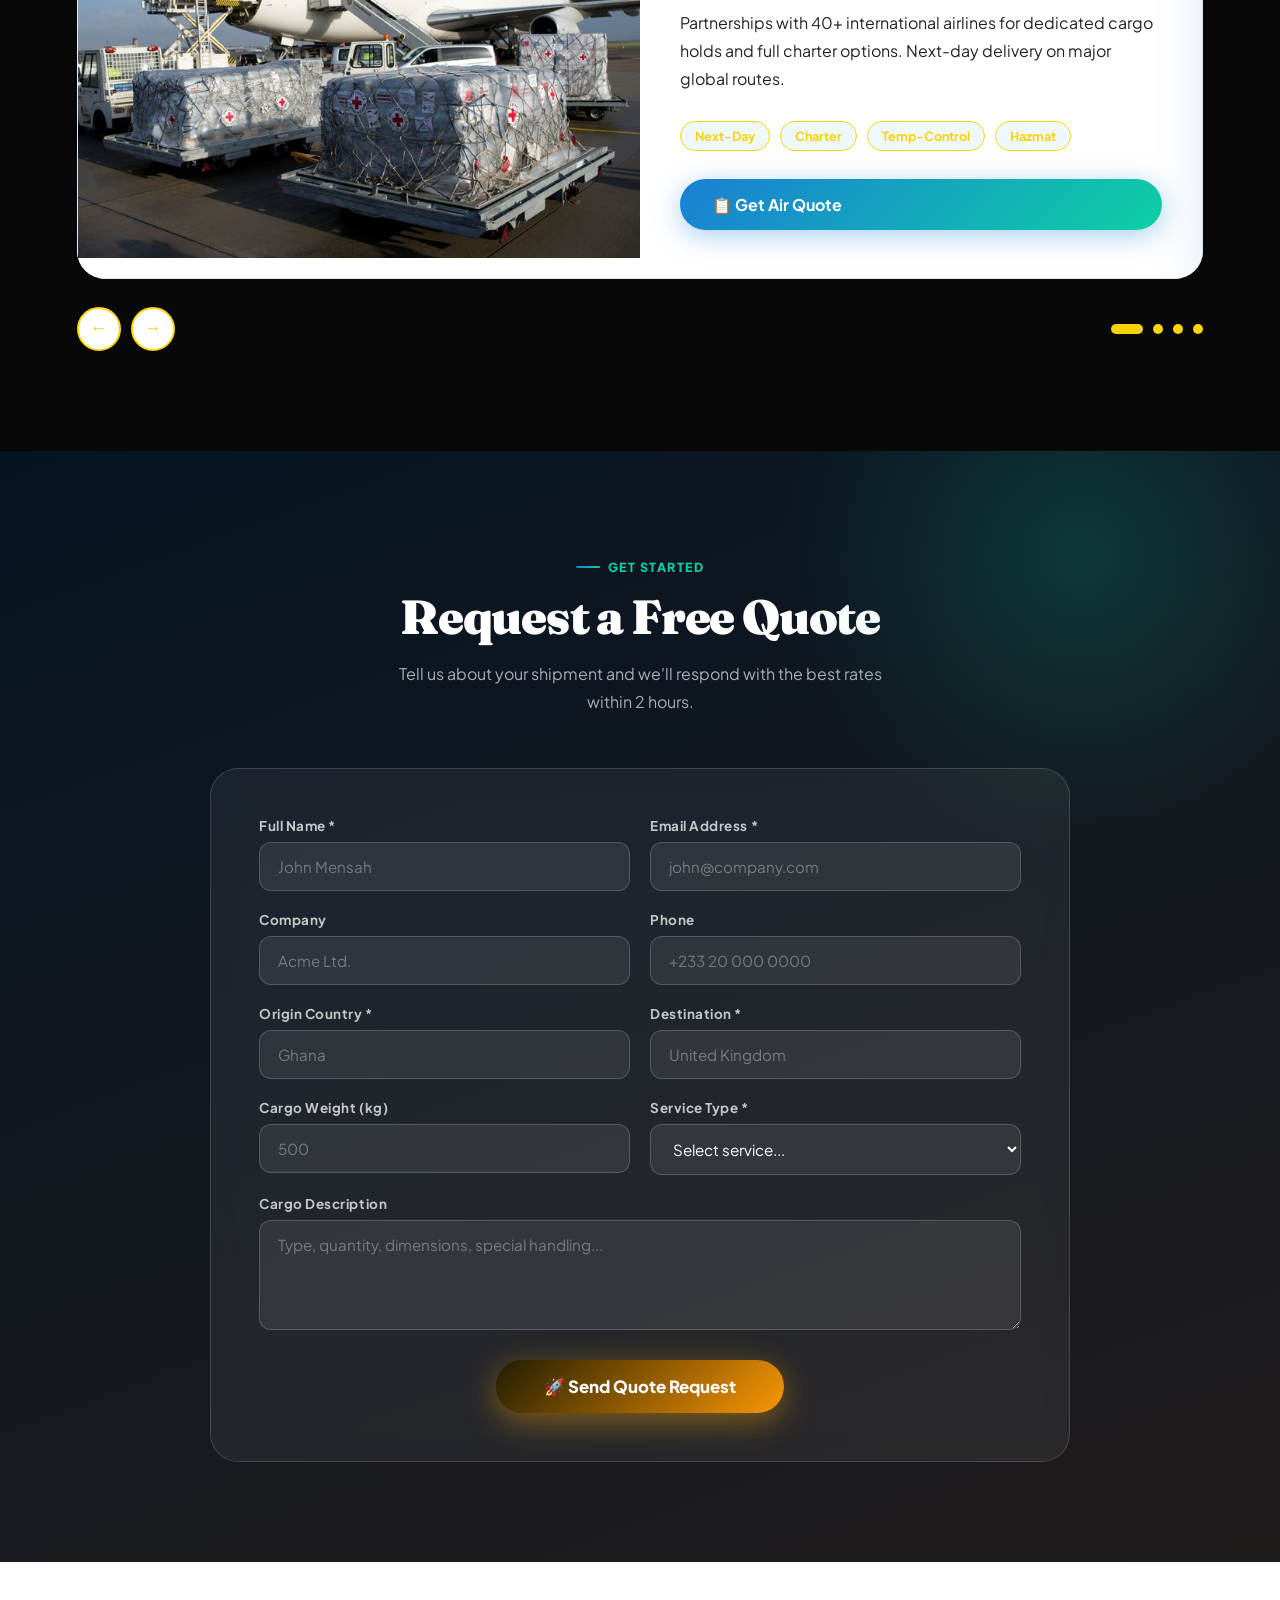
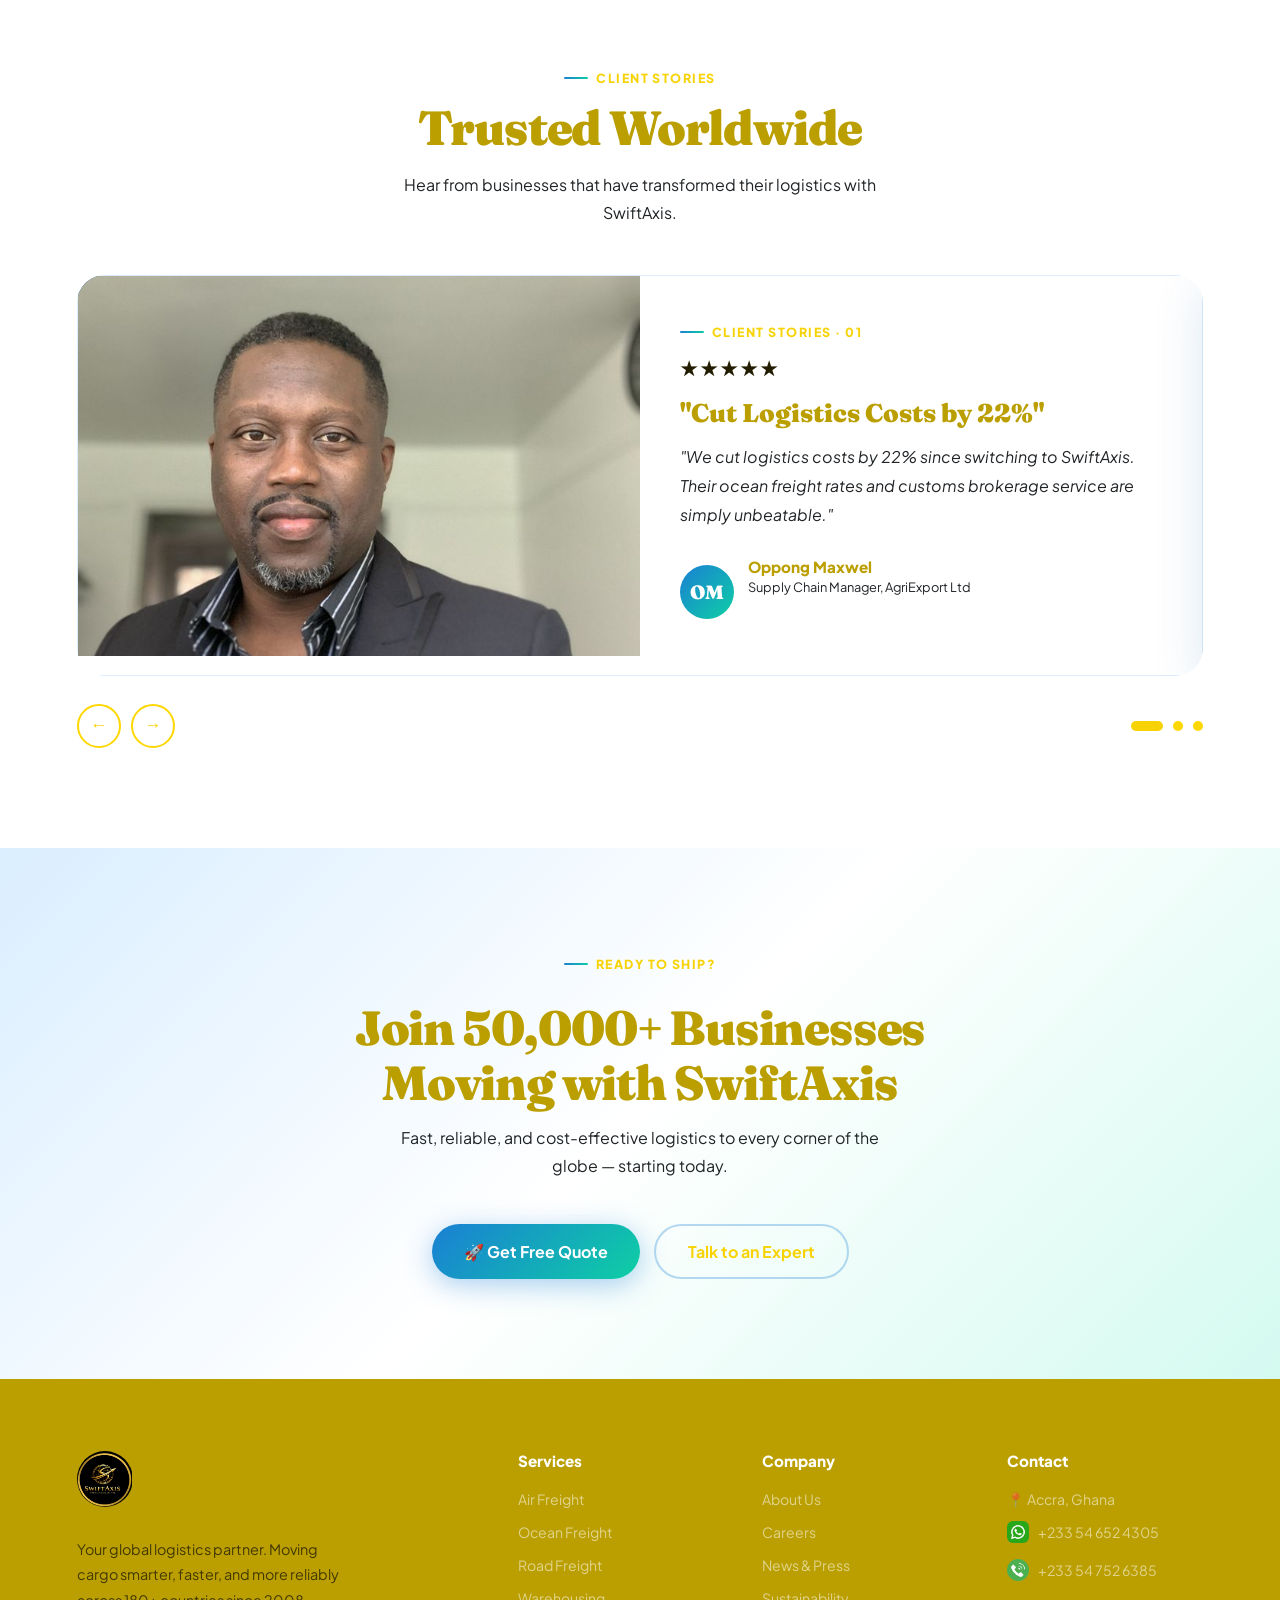
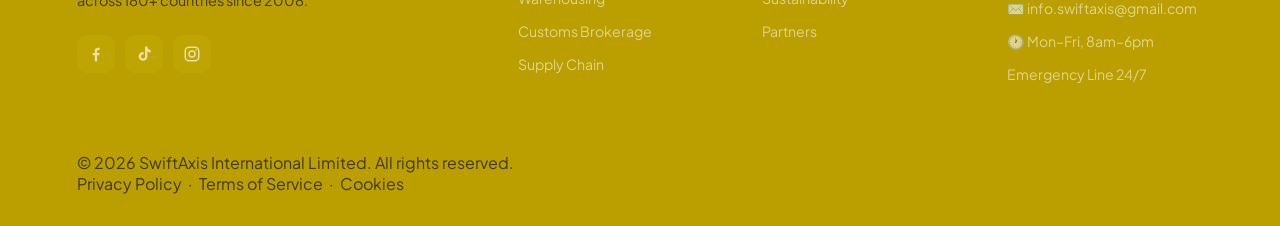
